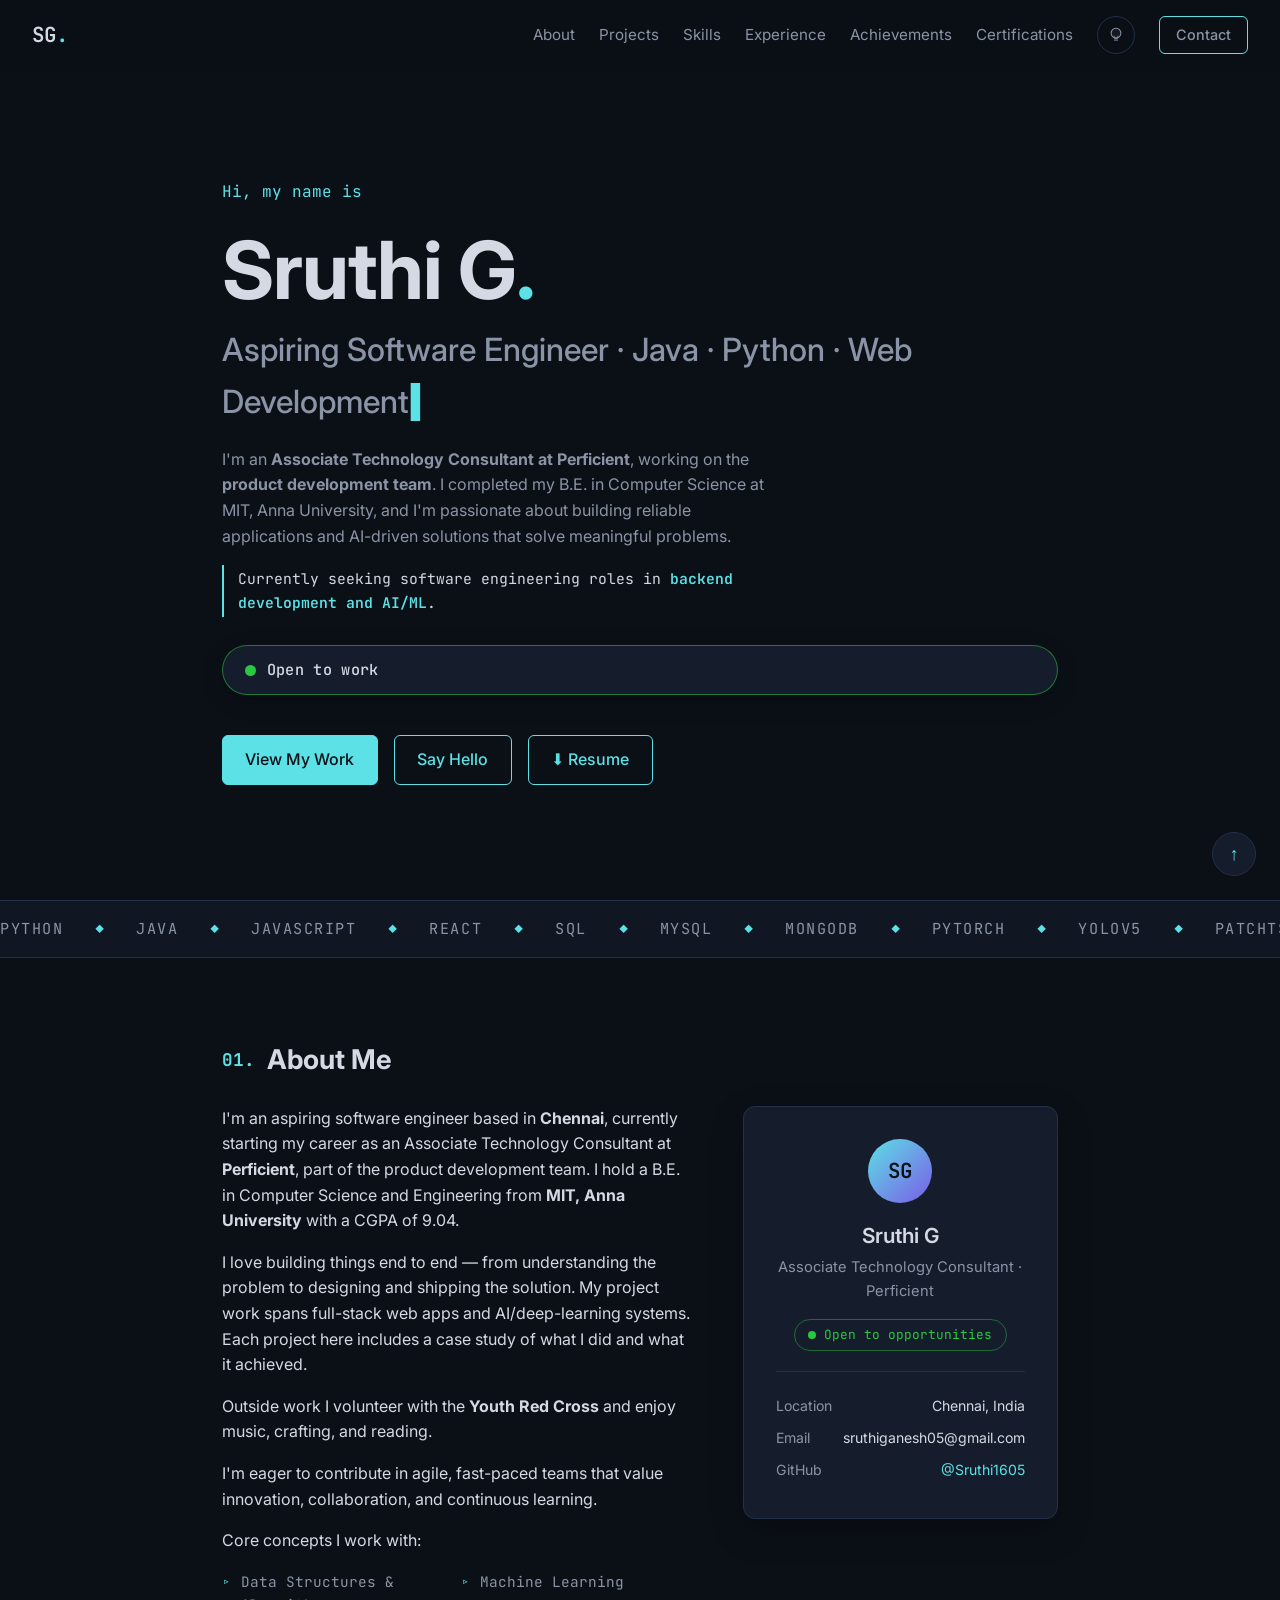
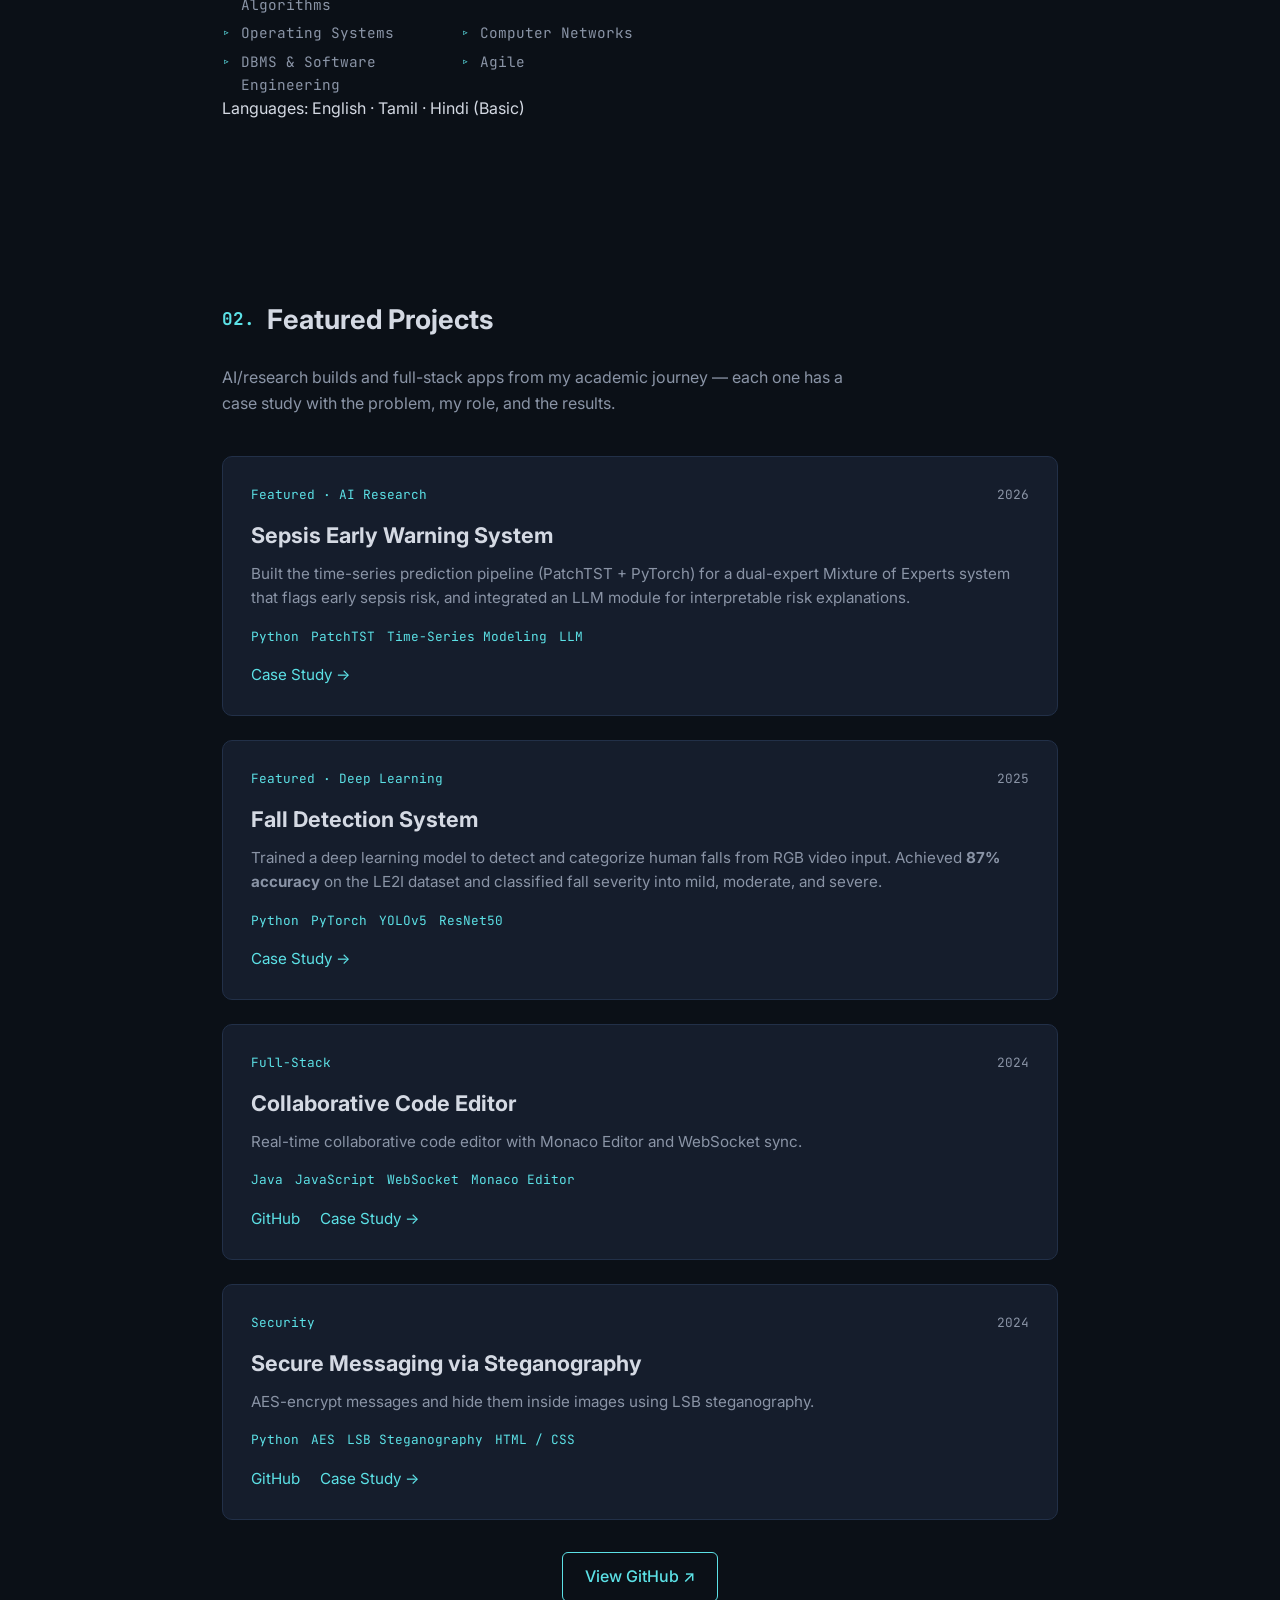
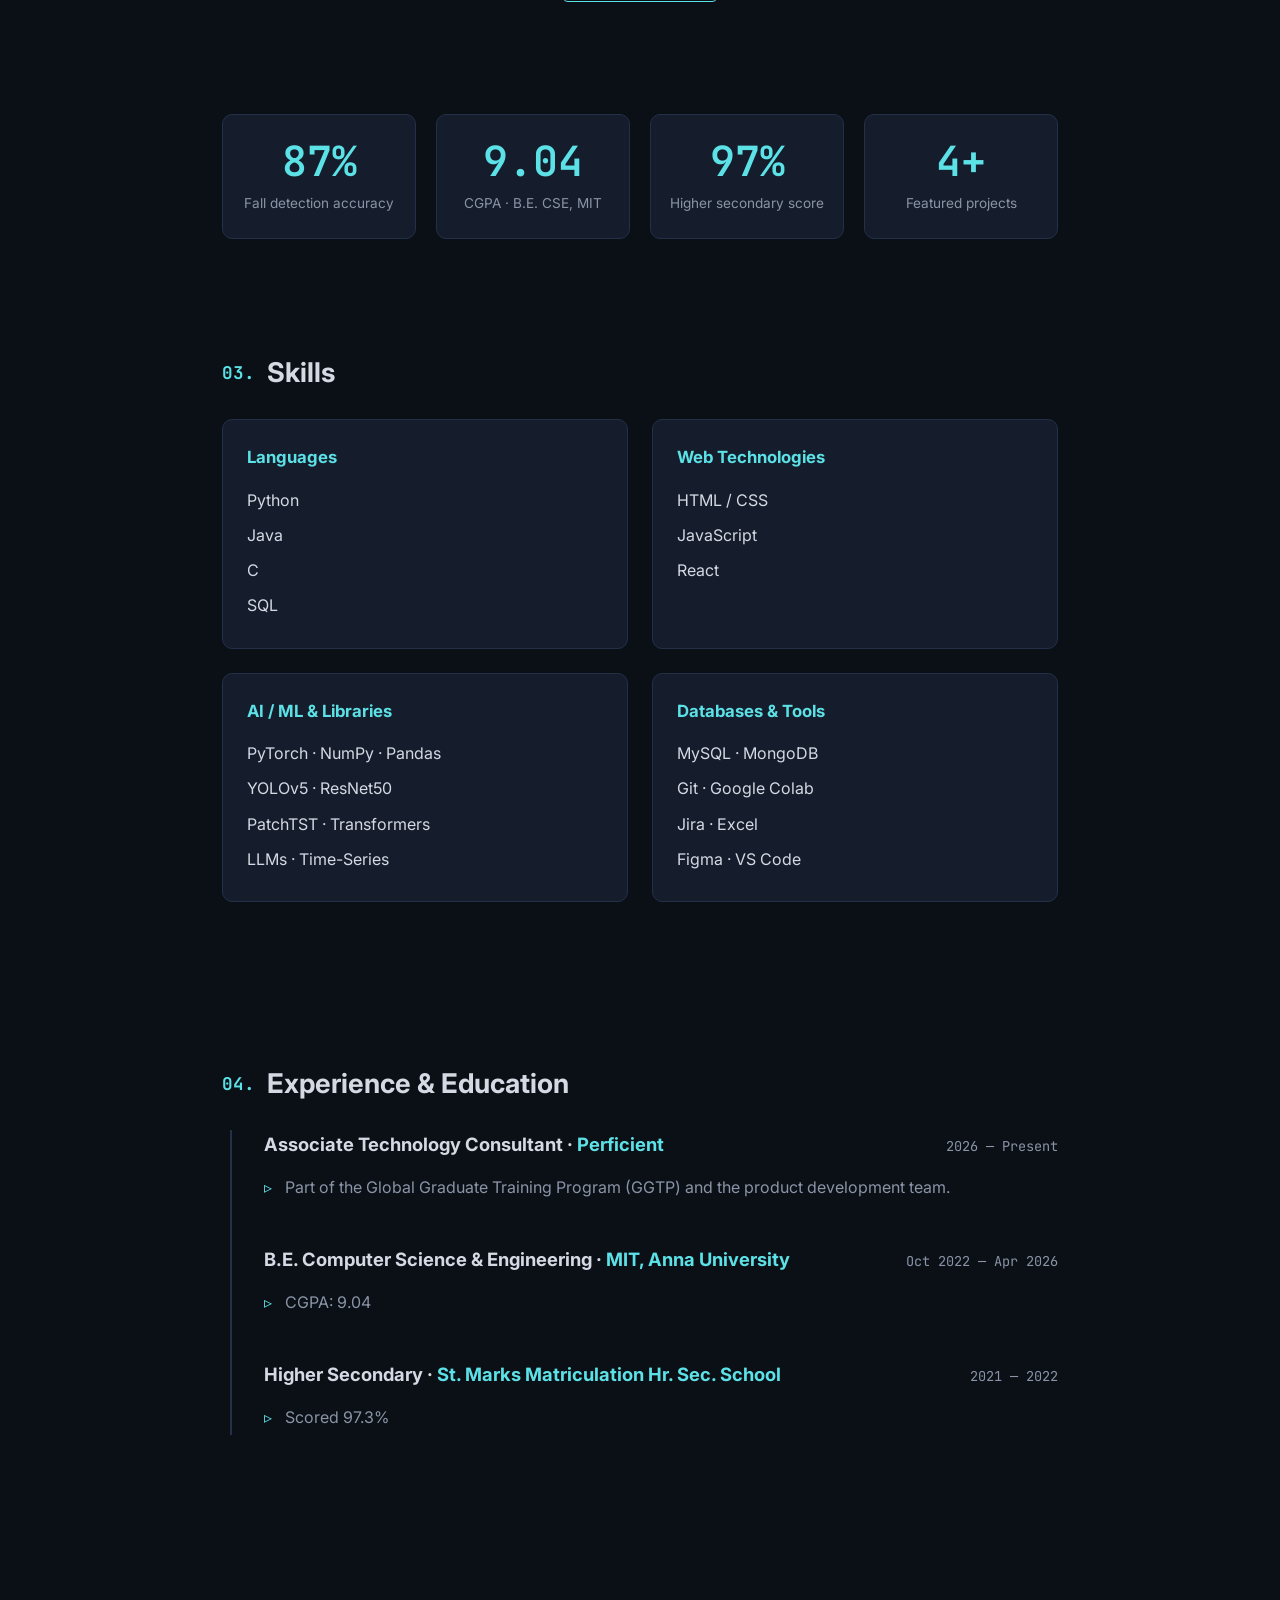
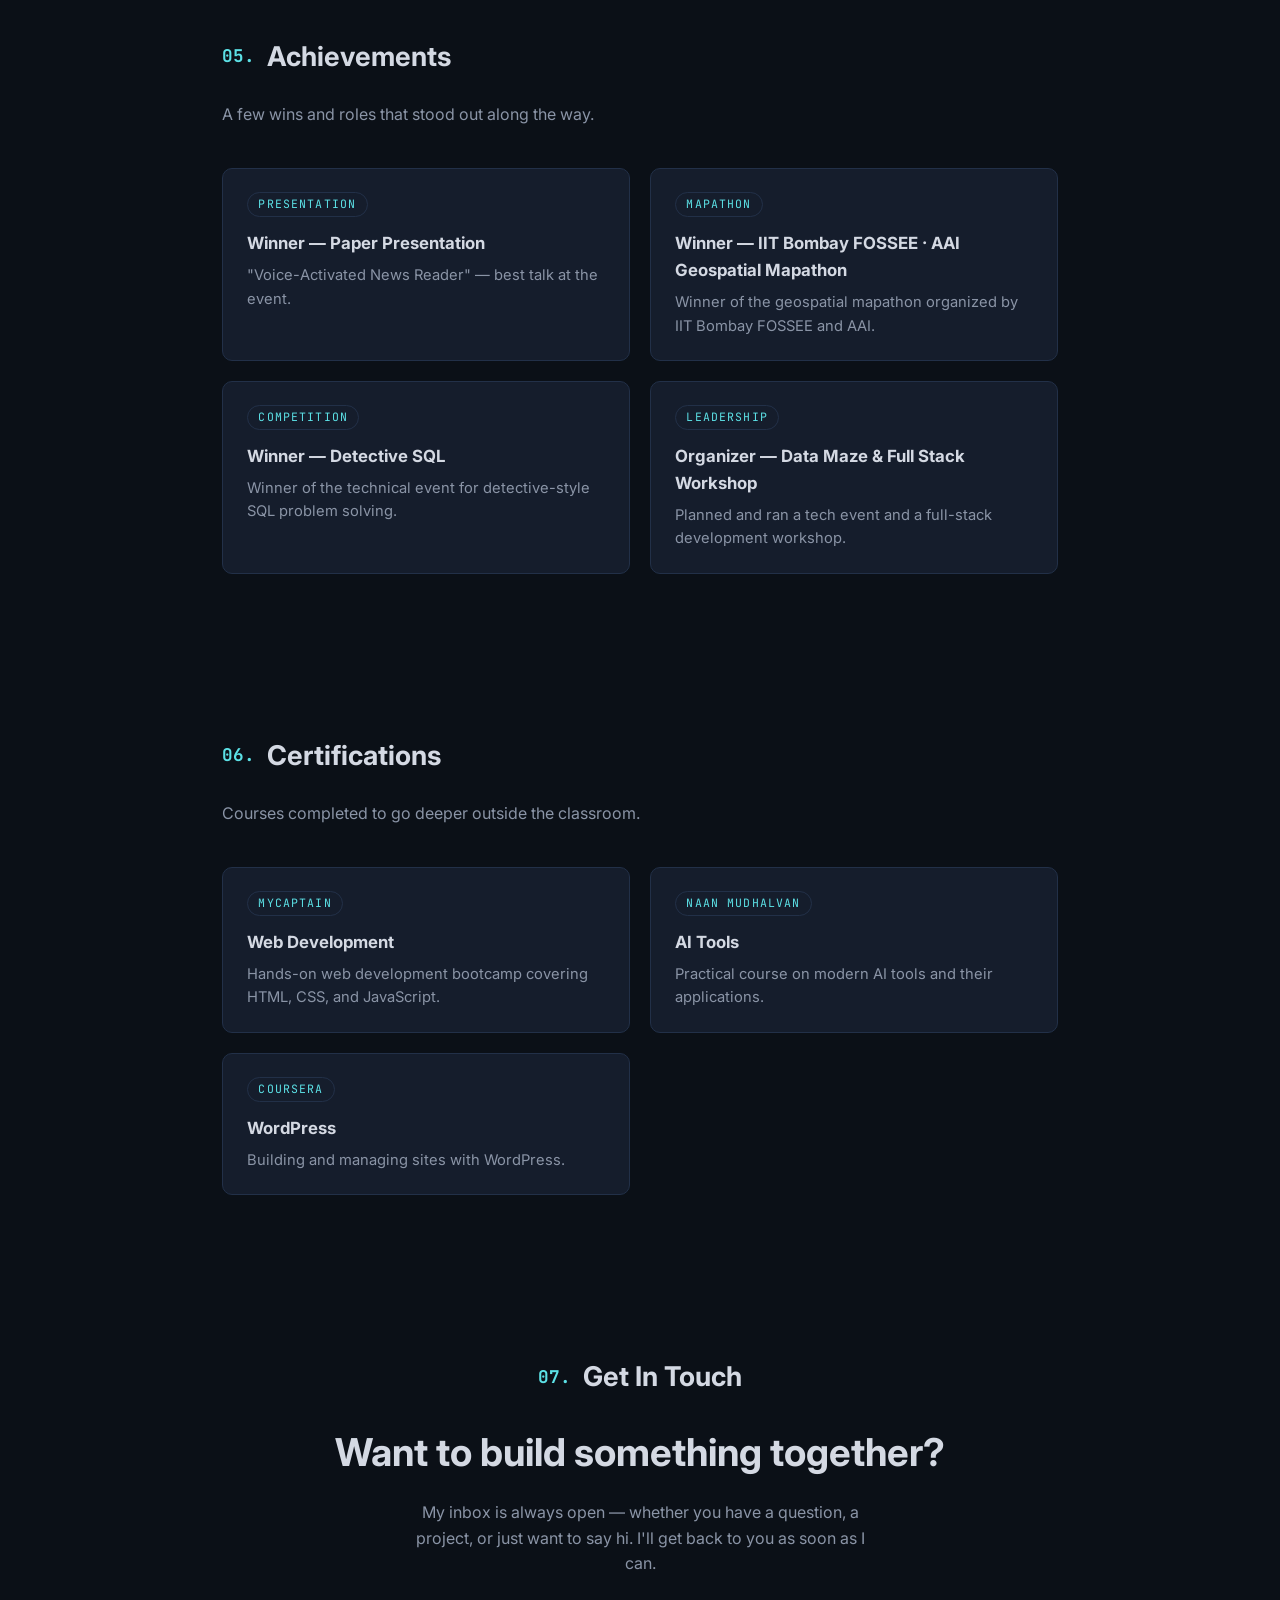
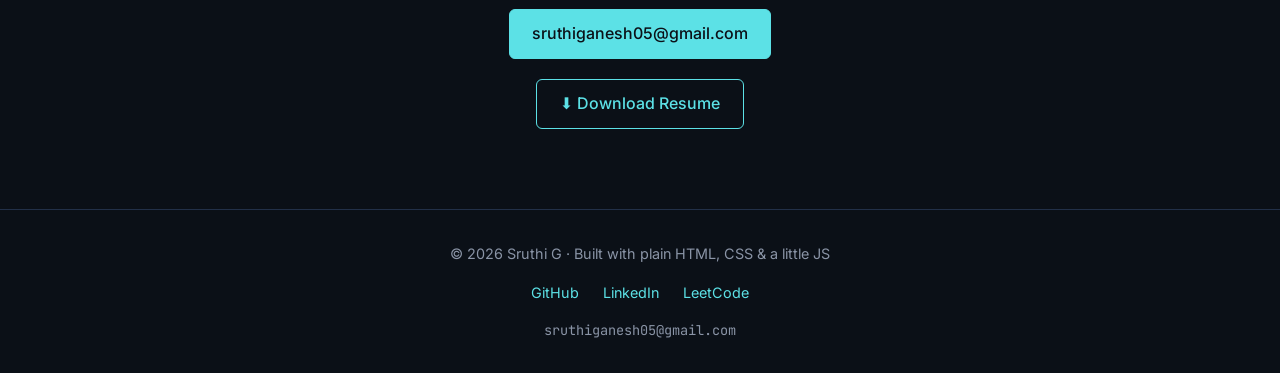
==== index.html @ 9c84f8d1 "Add hero role-seeking line" ====
<!DOCTYPE html>
<html lang="en">
<head>
  <meta charset="UTF-8" />
  <meta name="viewport" content="width=device-width, initial-scale=1.0" />
  <title>Sruthi G · Aspiring Software Engineer</title>
  <meta name="description" content="Portfolio of Sruthi G, Aspiring Software Engineer and Associate Technology Consultant at Perficient." />
  <link rel="stylesheet" href="style.css" />
  <link rel="preconnect" href="https://fonts.googleapis.com" />
  <link rel="preconnect" href="https://fonts.gstatic.com" crossorigin />
  <link href="https://fonts.googleapis.com/css2?family=Inter:wght@400;500;600;700&family=JetBrains+Mono:wght@400;600&display=swap" rel="stylesheet" />
  <script>
    try {
      document.documentElement.dataset.theme = localStorage.getItem('theme') || 'dark';
    } catch (e) {
      document.documentElement.dataset.theme = 'dark';
    }
  </script>
</head>
<body>
  <div class="scroll-progress" id="scrollProgress"></div>
  <header class="nav">
    <a class="nav-logo" href="#home">SG<span class="accent">.</span></a>
    <nav class="nav-links">
      <a href="#about">About</a>
      <a href="#projects">Projects</a>
      <a href="#skills">Skills</a>
      <a href="#experience">Experience</a>
      <a href="#achievements">Achievements</a>
      <a href="#certifications">Certifications</a>
      <button class="theme-toggle" id="themeToggle" aria-label="Toggle light and dark mode" aria-pressed="false">
        <span class="halo" aria-hidden="true"></span>
        <svg class="bulb" viewBox="0 0 24 24" aria-hidden="true">
          <circle class="glass" cx="12" cy="9.5" r="6.5" />
          <path class="filament" d="M9.5 13.5c.2 1 .6 1.7 1 2.2h3c.4-.5.8-1.2 1-2.2" />
          <rect class="base" x="9.6" y="16" width="4.8" height="1.8" rx="0.6" />
          <rect class="base" x="9" y="18" width="6" height="1.6" rx="0.6" />
        </svg>
      </button>
      <a href="#contact" class="btn btn-sm">Contact</a>
    </nav>
  </header>

  <!-- HERO -->
  <section id="home" class="hero">
    <p class="hero-kicker">Hi, my name is</p>
    <h1 class="hero-name">Sruthi G<span class="accent">.</span></h1>
    <h2 class="hero-tagline">Aspiring Software Engineer · Java · Python · Web Development</h2>
    <p class="hero-desc">
      I'm an <strong>Associate Technology Consultant at Perficient</strong>,
      working on the <strong>product development team</strong>. I completed my
      B.E. in Computer Science at MIT, Anna University, and I'm passionate about
      building reliable applications and AI-driven solutions that solve
      meaningful problems.
    </p>
    <p class="hero-seeking">
      Currently seeking software engineering roles in <strong>backend development and AI/ML</strong>.
    </p>
    <div class="status-chip" id="statusChip" role="button" tabindex="0" title="Click to toggle your availability status">
      <span class="status-dot" aria-hidden="true"></span>
      <span class="status-text" id="statusText">Open to work</span>
    </div>
    <div class="hero-actions">
      <a href="#projects" class="btn btn-primary">View My Work</a>
      <a href="mailto:sruthiganesh05@gmail.com" class="btn">Say Hello</a>
      <a href="resume.pdf" class="btn" download>⬇ Resume</a>
    </div>
    <button class="to-top" id="toTop" aria-label="Back to top">↑</button>
  </section>

  <!-- TECH MARQUEE -->
  <div class="marquee" aria-hidden="true">
    <div class="marquee-track">
      <span>Python</span><i>◆</i><span>Java</span><i>◆</i><span>JavaScript</span><i>◆</i><span>React</span><i>◆</i><span>SQL</span><i>◆</i><span>MySQL</span><i>◆</i><span>MongoDB</span><i>◆</i><span>PyTorch</span><i>◆</i><span>YOLOv5</span><i>◆</i><span>PatchTST</span><i>◆</i><span>Git</span><i>◆</i><span>Figma</span><i>◆</i>
      <span>Python</span><i>◆</i><span>Java</span><i>◆</i><span>JavaScript</span><i>◆</i><span>React</span><i>◆</i><span>SQL</span><i>◆</i><span>MySQL</span><i>◆</i><span>MongoDB</span><i>◆</i><span>PyTorch</span><i>◆</i><span>YOLOv5</span><i>◆</i><span>PatchTST</span><i>◆</i><span>Git</span><i>◆</i><span>Figma</span><i>◆</i>
    </div>
  </div>

  <!-- ABOUT -->
  <section id="about" class="section">
    <h2 class="section-title"><span class="num">01.</span> About Me</h2>
    <div class="about-grid">
      <div class="about-text">
        <p>
          I'm an aspiring software engineer based in <strong>Chennai</strong>,
          currently starting my career as an Associate Technology Consultant at
          <strong>Perficient</strong>, part of the product development team.
          I hold a B.E. in Computer Science and Engineering from
          <strong>MIT, Anna University</strong> with a CGPA of 9.04.
        </p>
        <p>
          I love building things end to end — from understanding the problem to
          designing and shipping the solution. My project work spans full-stack
          web apps and AI/deep-learning systems. Each project here includes a
          case study of what I did and what it achieved.
        </p>
        <p>
          Outside work I volunteer with the <strong>Youth Red Cross</strong> and
          enjoy music, crafting, and reading.
        </p>
        <p>
          I'm eager to contribute in agile, fast-paced teams that value
          innovation, collaboration, and continuous learning.
        </p>
        <p class="about-cta">Core concepts I work with:</p>
        <ul class="tech-list">
          <li>Data Structures &amp; Algorithms</li>
          <li>Machine Learning</li>
          <li>Operating Systems</li>
          <li>Computer Networks</li>
          <li>DBMS &amp; Software Engineering</li>
          <li>Agile</li>
        </ul>
        <p class="about-cta">Languages: English · Tamil · Hindi (Basic)</p>
      </div>
      <div class="profile-card" aria-label="Quick profile">
        <div class="profile-initials">SG</div>
        <p class="profile-name">Sruthi G</p>
        <p class="profile-role">Associate Technology Consultant · Perficient</p>
        <span class="profile-chip" id="profileChip" role="button" tabindex="0" title="Click to toggle your availability status">
          <span class="status-dot" aria-hidden="true"></span>
          <span class="profile-chip-text" id="profileChipText">Open to opportunities</span>
        </span>
        <ul class="profile-meta">
          <li><span class="meta-label">Location</span><span>Chennai, India</span></li>
          <li><span class="meta-label">Email</span><span>sruthiganesh05@gmail.com</span></li>
          <li><span class="meta-label">GitHub</span><a href="https://github.com/Sruthi1605" target="_blank">@Sruthi1605</a></li>
        </ul>
      </div>
    </div>
  </section>

  <!-- PROJECTS -->
  <section id="projects" class="section">
    <h2 class="section-title"><span class="num">02.</span> Featured Projects</h2>
    <p class="section-sub">
      AI/research builds and full-stack apps from my academic journey — each
      one has a case study with the problem, my role, and the results.
    </p>

    <article class="project-card reveal">
      <div class="project-meta">
        <span class="project-tag">Featured · AI Research</span>
        <span class="project-year">2026</span>
      </div>
      <h3 class="project-title">Sepsis Early Warning System</h3>
      <p class="project-desc">
        Built the time-series prediction pipeline (PatchTST + PyTorch) for a
        dual-expert Mixture of Experts system that flags early sepsis risk, and
        integrated an LLM module for interpretable risk explanations.
      </p>
      <ul class="project-stack">
        <li>Python</li>
        <li>PatchTST</li>
        <li>Time-Series Modeling</li>
        <li>LLM</li>
      </ul>
      <div class="project-links">
        <a href="case-studies/sepsis-early-warning.html" aria-label="Case study">Case Study →</a>
      </div>
    </article>

    <article class="project-card reveal">
      <div class="project-meta">
        <span class="project-tag">Featured · Deep Learning</span>
        <span class="project-year">2025</span>
      </div>
      <h3 class="project-title">Fall Detection System</h3>
      <p class="project-desc">
        Trained a deep learning model to detect and categorize human falls from
        RGB video input. Achieved <strong>87% accuracy</strong> on the LE2I
        dataset and classified fall severity into mild, moderate, and severe.
      </p>
      <ul class="project-stack">
        <li>Python</li>
        <li>PyTorch</li>
        <li>YOLOv5</li>
        <li>ResNet50</li>
      </ul>
      <div class="project-links">
        <a href="case-studies/fall-detection.html" aria-label="Case study">Case Study →</a>
      </div>
    </article>

    <article class="project-card reveal">
      <div class="project-meta">
        <span class="project-tag">Full-Stack</span>
        <span class="project-year">2024</span>
      </div>
      <h3 class="project-title">Collaborative Code Editor</h3>
      <p class="project-desc">
        Real-time collaborative code editor with Monaco Editor and WebSocket
        sync.
      </p>
      <ul class="project-stack">
        <li>Java</li>
        <li>JavaScript</li>
        <li>WebSocket</li>
        <li>Monaco Editor</li>
      </ul>
      <div class="project-links">
        <a href="https://github.com/Sruthi1605/Collaborative-Code-Editor" aria-label="View source on GitHub">GitHub</a>
        <a href="case-studies/collaborative-code-editor.html" aria-label="Case study">Case Study →</a>
      </div>
    </article>

    <article class="project-card reveal">
      <div class="project-meta">
        <span class="project-tag">Security</span>
        <span class="project-year">2024</span>
      </div>
      <h3 class="project-title">Secure Messaging via Steganography</h3>
      <p class="project-desc">
        AES-encrypt messages and hide them inside images using LSB
        steganography.
      </p>
      <ul class="project-stack">
        <li>Python</li>
        <li>AES</li>
        <li>LSB Steganography</li>
        <li>HTML / CSS</li>
      </ul>
      <div class="project-links">
        <a href="https://github.com/Sruthi1605/Steganography-Tool" aria-label="View source on GitHub">GitHub</a>
        <a href="case-studies/secure-messaging.html" aria-label="Case study">Case Study →</a>
      </div>
    </article>

    <p class="more-link"><a href="https://github.com/Sruthi1605" class="btn">View GitHub ↗</a></p>
  </section>

  <!-- STATS -->
  <section class="stats reveal" aria-label="Highlights">
    <div class="stat">
      <p class="stat-num" data-target="87" data-suffix="%">0%</p>
      <p class="stat-label">Fall detection accuracy</p>
    </div>
    <div class="stat">
      <p class="stat-num" data-target="9.04" data-decimals="2">0.00</p>
      <p class="stat-label">CGPA · B.E. CSE, MIT</p>
    </div>
    <div class="stat">
      <p class="stat-num" data-target="97.3" data-suffix="%">0%</p>
      <p class="stat-label">Higher secondary score</p>
    </div>
    <div class="stat">
      <p class="stat-num" data-target="4" data-suffix="+">0+</p>
      <p class="stat-label">Featured projects</p>
    </div>
  </section>

  <!-- SKILLS -->
  <section id="skills" class="section">
    <h2 class="section-title"><span class="num">03.</span> Skills</h2>
    <div class="skills-grid">
      <div class="skill-group reveal">
        <h3>Languages</h3>
        <ul>
          <li>Python</li>
          <li>Java</li>
          <li>C</li>
          <li>SQL</li>
        </ul>
      </div>
      <div class="skill-group reveal">
        <h3>Web Technologies</h3>
        <ul>
          <li>HTML / CSS</li>
          <li>JavaScript</li>
          <li>React</li>
        </ul>
      </div>
      <div class="skill-group reveal">
        <h3>AI / ML &amp; Libraries</h3>
        <ul>
          <li>PyTorch · NumPy · Pandas</li>
          <li>YOLOv5 · ResNet50</li>
          <li>PatchTST · Transformers</li>
          <li>LLMs · Time-Series</li>
        </ul>
      </div>
      <div class="skill-group reveal">
        <h3>Databases &amp; Tools</h3>
        <ul>
          <li>MySQL · MongoDB</li>
          <li>Git · Google Colab</li>
          <li>Jira · Excel</li>
          <li>Figma · VS Code</li>
        </ul>
      </div>
    </div>
  </section>

  <!-- EXPERIENCE -->
  <section id="experience" class="section">
    <h2 class="section-title"><span class="num">04.</span> Experience &amp; Education</h2>
    <div class="timeline">
      <article class="job reveal">
        <div class="job-head">
          <h3>Associate Technology Consultant · <span class="company">Perficient</span></h3>
          <span class="job-period">2026 — Present</span>
        </div>
        <ul class="job-points">
          <li>Part of the Global Graduate Training Program (GGTP) and the product development team.</li>
          </ul>
      </article>
      <article class="job reveal">
        <div class="job-head">
          <h3>B.E. Computer Science &amp; Engineering · <span class="company">MIT, Anna University</span></h3>
          <span class="job-period">Oct 2022 — Apr 2026</span>
        </div>
        <ul class="job-points">
          <li>CGPA: 9.04</li>
        </ul>
      </article>
      <article class="job reveal">
        <div class="job-head">
          <h3>Higher Secondary · <span class="company">St. Marks Matriculation Hr. Sec. School</span></h3>
          <span class="job-period">2021 — 2022</span>
        </div>
        <ul class="job-points">
          <li>Scored 97.3%</li>
        </ul>
      </article>
    </div>
  </section>

  <!-- ACHIEVEMENTS -->
  <section id="achievements" class="section">
    <h2 class="section-title"><span class="num">05.</span> Achievements</h2>
    <p class="section-sub">A few wins and roles that stood out along the way.</p>
    <div class="award-grid">
      <div class="award-card reveal">
        <span class="award-tag">Presentation</span>
        <h3>Winner — Paper Presentation</h3>
        <p>"Voice-Activated News Reader" — best talk at the event.</p>
      </div>
      <div class="award-card reveal">
        <span class="award-tag">Mapathon</span>
        <h3>Winner — IIT Bombay FOSSEE · AAI Geospatial Mapathon</h3>
        <p>Winner of the geospatial mapathon organized by IIT Bombay FOSSEE and AAI.</p>
      </div>
      <div class="award-card reveal">
        <span class="award-tag">Competition</span>
        <h3>Winner — Detective SQL</h3>
        <p>Winner of the technical event for detective-style SQL problem solving.</p>
      </div>
      <div class="award-card reveal">
        <span class="award-tag">Leadership</span>
        <h3>Organizer — Data Maze &amp; Full Stack Workshop</h3>
        <p>Planned and ran a tech event and a full-stack development workshop.</p>
      </div>
    </div>
  </section>

  <!-- CERTIFICATIONS -->
  <section id="certifications" class="section">
    <h2 class="section-title"><span class="num">06.</span> Certifications</h2>
    <p class="section-sub">Courses completed to go deeper outside the classroom.</p>
    <div class="award-grid">
      <div class="award-card reveal">
        <span class="award-tag">MyCaptain</span>
        <h3>Web Development</h3>
        <p>Hands-on web development bootcamp covering HTML, CSS, and JavaScript.</p>
      </div>
      <div class="award-card reveal">
        <span class="award-tag">Naan Mudhalvan</span>
        <h3>AI Tools</h3>
        <p>Practical course on modern AI tools and their applications.</p>
      </div>
      <div class="award-card reveal">
        <span class="award-tag">Coursera</span>
        <h3>WordPress</h3>
        <p>Building and managing sites with WordPress.</p>
      </div>
    </div>
  </section>

  <!-- CONTACT -->
  <section id="contact" class="section contact">
    <h2 class="section-title center"><span class="num">07.</span> Get In Touch</h2>
    <h3 class="contact-big">Want to build something together?</h3>
    <p class="contact-text">
      My inbox is always open — whether you have a question, a project, or just
      want to say hi. I'll get back to you as soon as I can.
    </p>
    <a class="btn btn-primary" href="mailto:sruthiganesh05@gmail.com">sruthiganesh05@gmail.com</a>
    <p class="contact-resume"><a class="btn" href="resume.pdf" download>⬇ Download Resume</a></p>
  </section>

  <footer class="footer">
    <p>© 2026 Sruthi G · Built with plain HTML, CSS &amp; a little JS</p>
    <div class="footer-links">
      <a href="https://github.com/Sruthi1605" target="_blank">GitHub</a>
      <a href="https://www.linkedin.com/in/sruthi-g-430406265/" target="_blank">LinkedIn</a>
      <a href="https://leetcode.com/u/srug_05/" target="_blank">LeetCode</a>
    </div>
    <p class="email">sruthiganesh05@gmail.com</p>
  </footer>

  <script src="script.js"></script>
</body>
</html>
---- style.css ----
:root {
  --bg: #0b1017;
  --bg-alt: #111826;
  --surface: #151d2c;
  --text: #d4d9e3;
  --muted: #8a94a6;
  --accent: #5ce1e6;
  --accent-2: #7b5ce6;
  --border: #223048;
  --nav-bg: rgba(11, 16, 23, 0.85);
  --panel: rgba(21, 29, 44, 0.55);
  --font-sans: 'Inter', system-ui, -apple-system, sans-serif;
  --font-mono: 'JetBrains Mono', monospace;
}

html[data-theme='light'] {
  --bg: #f5f8fc;
  --surface: #ffffff;
  --text: #1c2430;
  --muted: #57636f;
  --accent: #0b7d88;
  --accent-2: #6a48d6;
  --border: #dbe3ef;
  --nav-bg: rgba(245, 248, 252, 0.85);
  --panel: rgba(255, 255, 255, 0.7);
}

body {
  transition: background 0.45s ease, color 0.45s ease;
}

@keyframes cursor-blink {
  0%, 100% { opacity: 1; }
  50% { opacity: 0; }
}

* {
  margin: 0;
  padding: 0;
  box-sizing: border-box;
}

html {
  scroll-behavior: smooth;
}

body {
  font-family: var(--font-sans);
  background: var(--bg);
  color: var(--text);
  line-height: 1.6;
}

a {
  color: var(--accent);
  text-decoration: none;
}

a:hover {
  text-decoration: underline;
}

.accent {
  color: var(--accent);
}

/* ---------- Nav ---------- */
.nav {
  position: fixed;
  top: 0;
  left: 0;
  right: 0;
  z-index: 50;
  display: flex;
  align-items: center;
  justify-content: space-between;
  padding: 1rem 2rem;
  background: var(--nav-bg);
  backdrop-filter: blur(8px);
  border-bottom: 1px solid transparent;
  transition: border-color 0.3s, background 0.45s ease;
}

.nav.scrolled {
  border-color: var(--border);
}

.nav-logo {
  font-family: var(--font-mono);
  font-weight: 600;
  font-size: 1.3rem;
  color: var(--text);
}

.nav-logo:hover {
  text-decoration: none;
}

.nav-links {
  display: flex;
  align-items: center;
  gap: 1.5rem;
  font-size: 0.95rem;
}

.nav-links a {
  color: var(--muted);
}

.nav-links > a:not(.btn) {
  position: relative;
}

.nav-links > a:not(.btn)::after {
  content: '';
  position: absolute;
  left: 0;
  bottom: -4px;
  width: 100%;
  height: 1px;
  background: var(--accent);
  transform: scaleX(0);
  transform-origin: right;
  transition: transform 0.3s ease;
}

.nav-links > a:not(.btn):hover::after {
  transform: scaleX(1);
  transform-origin: left;
}

.nav-links a:hover {
  color: var(--accent);
  text-decoration: none;
}

/* ---------- Theme toggle (light bulb) ---------- */
.theme-toggle {
  position: relative;
  width: 38px;
  height: 38px;
  padding: 0;
  display: grid;
  place-items: center;
  background: transparent;
  border: 1px solid var(--border);
  border-radius: 50%;
  color: var(--muted);
  cursor: pointer;
  transition: border-color 0.3s ease, color 0.3s ease;
}

.theme-toggle:hover {
  border-color: var(--accent);
  color: var(--accent);
}

.theme-toggle .halo {
  position: absolute;
  inset: -9px;
  border-radius: 50%;
  background: radial-gradient(circle, rgba(255, 214, 90, 0.6), transparent 65%);
  opacity: 0;
  transform: scale(0.55);
  transition: opacity 0.4s ease, transform 0.4s ease;
  pointer-events: none;
}

html[data-theme='light'] .theme-toggle .halo {
  opacity: 1;
  transform: scale(1);
  animation: halo-pulse 2.4s ease-in-out infinite;
}

@keyframes halo-pulse {
  0%, 100% { opacity: 0.55; transform: scale(1); }
  50% { opacity: 1; transform: scale(1.1); }
}

.theme-toggle svg {
  position: relative;
  z-index: 1;
  width: 18px;
  height: 18px;
  transition: transform 0.35s ease;
}

.theme-toggle:hover svg {
  transform: scale(1.12) rotate(-6deg);
}

.bulb .glass {
  fill: rgba(255, 255, 255, 0.05);
  stroke: currentColor;
  stroke-width: 1.4;
  transition: fill 0.4s ease, stroke 0.4s ease;
}

.bulb .filament {
  fill: none;
  stroke: currentColor;
  stroke-width: 1.3;
  stroke-linecap: round;
  transition: stroke 0.4s ease, opacity 0.4s ease;
  opacity: 0.7;
}

.bulb .base {
  fill: currentColor;
  opacity: 0.7;
  transition: fill 0.4s ease;
}

html[data-theme='light'] .bulb .glass {
  fill: rgba(255, 221, 120, 0.25);
  stroke: #ffd873;
}

html[data-theme='light'] .bulb .filament,
html[data-theme='light'] .bulb .base {
  stroke: #ffd873;
  fill: #ffd873;
  opacity: 1;
}

/* ---------- Buttons ---------- */
.btn {
  display: inline-block;
  padding: 0.7rem 1.4rem;
  border: 1px solid var(--accent);
  border-radius: 6px;
  color: var(--accent);
  font-weight: 500;
  transition: background 0.2s, color 0.2s;
  background: transparent;
}

.btn:hover {
  background: rgba(92, 225, 230, 0.12);
  color: var(--accent);
  text-decoration: none;
}

.btn-primary {
  background: var(--accent);
  color: var(--bg);
}

.btn-primary:hover {
  background: var(--accent);
  filter: brightness(1.12);
  color: var(--bg);
}

.btn-sm {
  padding: 0.4rem 1rem;
  font-size: 0.9rem;
}

/* ---------- Hero ---------- */
.hero {
  min-height: 100vh;
  display: flex;
  flex-direction: column;
  justify-content: center;
  max-width: 900px;
  margin: 0 auto;
  padding: 6rem 2rem 2rem;
}

.hero-kicker {
  font-family: var(--font-mono);
  color: var(--accent);
  font-size: 1rem;
  margin-bottom: 1.5rem;
}

.hero-name {
  font-size: clamp(3rem, 8vw, 5rem);
  line-height: 1.05;
  font-weight: 700;
  letter-spacing: -1px;
}

.hero-tagline {
  font-size: clamp(1.4rem, 3.5vw, 2rem);
  color: var(--muted);
  font-weight: 500;
  margin-top: 0.75rem;
  min-height: 1.5em;
}

.hero-tagline::after {
  content: '▍';
  color: var(--accent);
  margin-left: 2px;
  animation: cursor-blink 0.9s step-end infinite;
}

.hero-tagline.typed::after {
  animation: none;
  opacity: 0;
}

/* Hero entrance */
.hero > * {
  animation: hero-in 0.9s cubic-bezier(0.2, 0.7, 0.2, 1) both;
}

.hero-kicker { animation-delay: 0.1s; }
.hero-name { animation-delay: 0.25s; }
.hero-tagline { animation-delay: 0.4s; }
.hero-desc { animation-delay: 0.55s; }
.hero-actions { animation-delay: 0.7s; }

@keyframes hero-in {
  from {
    opacity: 0;
    transform: translateY(30px);
  }
  to {
    opacity: 1;
    transform: translateY(0);
  }
}

.hero-desc {
  max-width: 560px;
  margin-top: 1.25rem;
  color: var(--muted);
}

.hero-seeking {
  max-width: 560px;
  margin-top: 1rem;
  font-family: var(--font-mono);
  font-size: 0.92rem;
  color: var(--text);
  border-left: 2px solid var(--accent);
  padding: 0.15rem 0 0.15rem 0.85rem;
}

.hero-seeking strong {
  color: var(--accent);
  font-weight: 600;
}

.hero-actions {
  margin-top: 2.5rem;
  display: flex;
  gap: 1rem;
  flex-wrap: wrap;
}

/* ---------- Status chip ---------- */
.status-chip {
  display: inline-flex;
  align-items: center;
  gap: 0.7rem;
  margin-top: 1.75rem;
  padding: 0.75rem 1.35rem;
  border: 1px solid rgba(40, 200, 64, 0.55);
  border-radius: 999px;
  background: var(--surface);
  font-family: var(--font-mono);
  font-size: 0.95rem;
  font-weight: 500;
  letter-spacing: 0.02em;
  color: var(--text);
  cursor: pointer;
  user-select: none;
  box-shadow: 0 0 0 0 rgba(40, 200, 64, 0.25), 0 6px 20px rgba(0, 0, 0, 0.25);
  transition: border-color 0.3s ease, color 0.3s ease, background 0.45s ease, box-shadow 0.3s ease, transform 0.3s ease;
}

.status-chip:hover {
  transform: translateY(-2px);
  box-shadow: 0 0 22px rgba(40, 200, 64, 0.35), 0 10px 26px rgba(0, 0, 0, 0.3);
}

.status-chip.working {
  border-color: var(--accent);
  box-shadow: 0 0 0 0 rgba(92, 225, 230, 0.25), 0 6px 20px rgba(0, 0, 0, 0.25);
}

.status-chip.working:hover {
  box-shadow: 0 0 22px rgba(92, 225, 230, 0.35), 0 10px 26px rgba(0, 0, 0, 0.3);
}

.status-dot {
  width: 11px;
  height: 11px;
  border-radius: 50%;
  background: #28c840;
  box-shadow: 0 0 0 0 rgba(40, 200, 64, 0.5);
  animation: status-ping 1.8s ease-out infinite;
  transition: background 0.3s ease;
}

@keyframes status-ping {
  0% { box-shadow: 0 0 0 0 rgba(40, 200, 64, 0.5); }
  70% { box-shadow: 0 0 0 10px rgba(40, 200, 64, 0); }
  100% { box-shadow: 0 0 0 0 rgba(40, 200, 64, 0); }
}

.status-chip.working .status-dot {
  background: var(--accent);
  animation-name: status-ping-accent;
}

@keyframes status-ping-accent {
  0% { box-shadow: 0 0 0 0 rgba(92, 225, 230, 0.5); }
  70% { box-shadow: 0 0 0 10px rgba(92, 225, 230, 0); }
  100% { box-shadow: 0 0 0 0 rgba(92, 225, 230, 0); }
}

.status-chip:focus-visible {
  outline: 2px solid var(--accent);
  outline-offset: 3px;
}

/* ---------- Back to top ---------- */
.to-top {
  position: fixed;
  right: 24px;
  bottom: 24px;
  z-index: 70;
  width: 44px;
  height: 44px;
  border: 1px solid var(--border);
  border-radius: 50%;
  background: var(--surface);
  color: var(--accent);
  font-size: 1.15rem;
  cursor: pointer;
  opacity: 0;
  transform: translateY(12px);
  pointer-events: none;
  transition: opacity 0.3s ease, transform 0.3s ease, border-color 0.3s ease, background 0.45s ease;
}

.to-top.show {
  opacity: 1;
  transform: translateY(0);
  pointer-events: auto;
}

.to-top:hover {
  border-color: var(--accent);
  box-shadow: 0 0 0 4px rgba(92, 225, 230, 0.15);
}

/* ---------- Sections ---------- */
.section {
  max-width: 900px;
  margin: 0 auto;
  padding: 5rem 2rem;
  scroll-margin-top: 76px;
}

.section-title {
  font-size: 1.7rem;
  display: flex;
  align-items: center;
  gap: 0.75rem;
  margin-bottom: 1.5rem;
}

.section-title.center {
  justify-content: center;
  text-align: center;
}

.num {
  font-family: var(--font-mono);
  color: var(--accent);
  font-size: 1.1rem;
}

.section-sub {
  color: var(--muted);
  margin-bottom: 2.5rem;
  max-width: 640px;
}

/* ---------- Scroll progress ---------- */
.scroll-progress {
  position: fixed;
  top: 0;
  left: 0;
  height: 3px;
  width: 100%;
  z-index: 60;
  background: linear-gradient(90deg, var(--accent), var(--accent-2));
  transform: scaleX(0);
  transform-origin: 0 0;
}

/* ---------- Profile card ---------- */
.profile-card {
  background: var(--surface);
  border: 1px solid var(--border);
  border-radius: 12px;
  box-shadow: 0 12px 32px rgba(0, 0, 0, 0.25);
  padding: 2rem;
  text-align: center;
}

.profile-card:hover {
  border-color: var(--accent);
}

.profile-initials {
  width: 64px;
  height: 64px;
  margin: 0 auto 1rem;
  display: grid;
  place-items: center;
  border-radius: 50%;
  background: linear-gradient(135deg, var(--accent), var(--accent-2));
  color: #081018;
  font-family: var(--font-mono);
  font-size: 1.3rem;
  font-weight: 600;
}

.profile-name {
  font-size: 1.3rem;
  font-weight: 600;
  margin-bottom: 0.25rem;
}

.profile-role {
  color: var(--muted);
  font-size: 0.92rem;
  margin-bottom: 1rem;
}

.profile-chip {
  display: inline-flex;
  align-items: center;
  gap: 0.5rem;
  font-family: var(--font-mono);
  font-size: 0.8rem;
  color: #28c840;
  border: 1px solid rgba(40, 200, 64, 0.45);
  border-radius: 999px;
  padding: 0.3rem 0.85rem;
  margin-bottom: 1.25rem;
  cursor: pointer;
  user-select: none;
  transition: color 0.3s ease, border-color 0.3s ease;
}

.profile-chip:hover {
  border-color: #28c840;
}

.profile-chip.working {
  color: var(--accent);
  border-color: rgba(92, 225, 230, 0.55);
}

.profile-chip.working:hover {
  border-color: var(--accent);
}

.profile-chip.working .status-dot {
  background: var(--accent);
  animation-name: status-ping-accent;
}

.profile-chip .status-dot {
  width: 8px;
  height: 8px;
}

.profile-chip:focus-visible {
  outline: 2px solid var(--accent);
  outline-offset: 2px;
}

.profile-meta {
  list-style: none;
  border-top: 1px solid var(--border);
  padding-top: 1.1rem;
  margin: 0;
}

.profile-meta li {
  display: flex;
  justify-content: space-between;
  gap: 1rem;
  font-size: 0.88rem;
  padding: 0.3rem 0;
}

.profile-meta .meta-label {
  color: var(--muted);
}

.profile-meta a {
  color: var(--accent);
}

/* ---------- Marquee ---------- */
.marquee {
  overflow: hidden;
  border-top: 1px solid var(--border);
  border-bottom: 1px solid var(--border);
  background: var(--panel);
  padding: 1rem 0;
}

.marquee-track {
  display: flex;
  align-items: center;
  gap: 2rem;
  width: max-content;
  animation: marquee 28s linear infinite;
}

.marquee:hover .marquee-track {
  animation-play-state: paused;
}

.marquee-track span {
  font-family: var(--font-mono);
  font-size: 0.95rem;
  text-transform: uppercase;
  letter-spacing: 0.1em;
  color: var(--muted);
}

.marquee-track i {
  font-style: normal;
  font-size: 0.55rem;
  color: var(--accent);
}

@keyframes marquee {
  to {
    transform: translateX(-50%);
  }
}

/* ---------- About ---------- */
.about-grid {
  display: grid;
  grid-template-columns: 1.5fr 1fr;
  gap: 3rem;
  align-items: start;
}

.about-text p {
  color: var(--text);
  margin-bottom: 1rem;
}

.tech-list {
  list-style: none;
  display: grid;
  grid-template-columns: repeat(2, 1fr);
  gap: 0.35rem;
  margin-top: 0.75rem;
}

.tech-list li {
  font-family: var(--font-mono);
  font-size: 0.9rem;
  color: var(--muted);
  padding-left: 1.2rem;
  position: relative;
}

.tech-list li::before {
  content: '▹';
  position: absolute;
  left: 0;
  color: var(--accent);
}

/* ---------- Projects ---------- */
.project-card {
  position: relative;
  overflow: hidden;
  background: var(--surface);
  border: 1px solid var(--border);
  border-radius: 10px;
  padding: 1.75rem;
  margin-bottom: 1.5rem;
  transition: transform 0.25s ease, border-color 0.25s ease, box-shadow 0.25s ease;
}

.project-card::before {
  content: '';
  position: absolute;
  inset: 0;
  background: radial-gradient(
    600px circle at var(--mx, 50%) var(--my, 50%),
    rgba(92, 225, 230, 0.09),
    transparent 40%
  );
  opacity: 0;
  transition: opacity 0.3s ease;
  pointer-events: none;
}

.project-card:hover {
  transform: translateY(-5px);
  border-color: var(--accent);
  box-shadow: 0 10px 30px rgba(92, 225, 230, 0.1);
}

.project-card:hover::before {
  opacity: 1;
}

.project-meta {
  display: flex;
  justify-content: space-between;
  font-family: var(--font-mono);
  font-size: 0.8rem;
  color: var(--muted);
  margin-bottom: 0.75rem;
}

.project-tag {
  color: var(--accent);
}

.project-title {
  font-size: 1.35rem;
  margin-bottom: 0.6rem;
}

.project-desc {
  color: var(--muted);
  font-size: 0.95rem;
}

.project-stack {
  list-style: none;
  display: flex;
  flex-wrap: wrap;
  gap: 0.75rem;
  margin-top: 1rem;
  font-family: var(--font-mono);
  font-size: 0.8rem;
  color: var(--accent);
}

.project-links {
  margin-top: 1rem;
  display: flex;
  align-items: center;
  gap: 1.25rem;
  font-size: 0.95rem;
}

.muted {
  color: var(--muted);
  font-size: 0.85rem;
}

.more-link {
  text-align: center;
  margin-top: 2rem;
}

/* ---------- Stats ---------- */
.stats {
  display: grid;
  grid-template-columns: repeat(4, 1fr);
  gap: 1.25rem;
  max-width: 900px;
  margin: 0 auto;
  padding: 2rem;
}

.stat {
  text-align: center;
  background: var(--surface);
  border: 1px solid var(--border);
  border-radius: 10px;
  padding: 1.5rem 1rem;
  transition: transform 0.25s ease, border-color 0.25s ease;
}

.stat:hover {
  transform: translateY(-4px);
  border-color: var(--accent);
}

.stat-num {
  font-family: var(--font-mono);
  font-size: clamp(1.8rem, 4vw, 2.6rem);
  font-weight: 600;
  color: var(--accent);
  font-variant-numeric: tabular-nums;
  line-height: 1.1;
}

.stat-label {
  font-size: 0.85rem;
  color: var(--muted);
  margin-top: 0.5rem;
}

/* ---------- Skills ---------- */
.skills-grid {
  display: grid;
  grid-template-columns: repeat(2, 1fr);
  gap: 1.5rem;
}

.skill-group {
  background: var(--surface);
  border: 1px solid var(--border);
  border-radius: 10px;
  padding: 1.5rem;
  transition: transform 0.25s ease, border-color 0.25s ease, box-shadow 0.25s ease;
}

.skill-group:hover {
  transform: translateY(-4px);
  border-color: var(--accent);
  box-shadow: 0 8px 24px rgba(92, 225, 230, 0.08);
}

.skill-group h3 {
  font-size: 1.05rem;
  color: var(--accent);
  margin-bottom: 0.75rem;
}

.skill-group ul {
  list-style: none;
}

.skill-group li {
  padding: 0.3rem 0;
  color: var(--text);
}

/* ---------- Experience ---------- */
.timeline {
  border-left: 2px solid var(--border);
  padding-left: 2rem;
  margin-left: 0.5rem;
}

.job {
  margin-bottom: 2.5rem;
}

.job-head {
  display: flex;
  justify-content: space-between;
  align-items: baseline;
  gap: 1rem;
  flex-wrap: wrap;
  margin-bottom: 0.75rem;
}

.job-head h3 {
  font-size: 1.15rem;
}

.company {
  color: var(--accent);
}

.job-period {
  font-family: var(--font-mono);
  font-size: 0.85rem;
  color: var(--muted);
}

.job-points {
  list-style: none;
  color: var(--muted);
}

.job-points li {
  padding: 0.25rem 0 0.25rem 1.3rem;
  position: relative;
}

.job-points li::before {
  content: '▹';
  position: absolute;
  left: 0;
  color: var(--accent);
}

/* ---------- Contact ---------- */
.contact {
  text-align: center;
}

.contact-big {
  font-size: clamp(1.6rem, 4vw, 2.4rem);
  margin-bottom: 1rem;
}

.contact-text {
  color: var(--muted);
  max-width: 480px;
  margin: 0 auto 2rem;
}

/* ---------- Footer ---------- */
.footer {
  border-top: 1px solid var(--border);
  padding: 2rem;
  text-align: center;
  color: var(--muted);
  font-size: 0.9rem;
}

.footer-links {
  display: flex;
  justify-content: center;
  gap: 1.5rem;
  margin: 1rem 0;
}

.email {
  font-family: var(--font-mono);
  font-size: 0.85rem;
}

.contact-resume {
  margin-top: 1.25rem;
}

/* ---------- Case study pages ---------- */
.cs-hero {
  padding: 9rem 2rem 3rem;
  max-width: 760px;
  margin: 0 auto;
}

.cs-back {
  display: inline-block;
  font-family: var(--font-mono);
  font-size: 0.9rem;
  color: var(--accent);
  margin-bottom: 2rem;
}

.cs-title {
  font-size: clamp(2rem, 5vw, 3rem);
  line-height: 1.15;
  margin-bottom: 0.75rem;
}

.cs-sub {
  color: var(--muted);
  font-size: 1.05rem;
  max-width: 600px;
}

.cs-meta {
  display: flex;
  align-items: center;
  gap: 1rem;
  flex-wrap: wrap;
  margin-top: 0.5rem;
  font-family: var(--font-mono);
  font-size: 0.85rem;
  color: var(--muted);
}

.cs-tag {
  color: var(--accent);
}

.cs-content {
  max-width: 760px;
  margin: 0 auto;
  padding: 0 2rem 4rem;
}

.cs-section {
  margin-bottom: 2.5rem;
}

.cs-section h2 {
  font-size: 1.3rem;
  display: flex;
  align-items: center;
  gap: 0.6rem;
  margin-bottom: 1rem;
}

.cs-section h2 .num {
  font-size: 1rem;
}

.cs-section p {
  color: var(--text);
  margin-bottom: 0.9rem;
}

.cs-section ul {
  list-style: none;
}

.cs-section li {
  color: var(--text);
  padding: 0.3rem 0 0.3rem 1.3rem;
  position: relative;
}

.cs-section li::before {
  content: '▹';
  position: absolute;
  left: 0;
  color: var(--accent);
}

.cs-stack {
  list-style: none;
  display: flex;
  flex-wrap: wrap;
  gap: 0.75rem;
  padding: 1.25rem;
  margin-top: 0.5rem;
  background: var(--surface);
  border: 1px solid var(--border);
  border-radius: 8px;
}

.cs-stack li {
  font-family: var(--font-mono);
  font-size: 0.8rem;
  color: var(--accent);
  padding: 0;
}

.cs-fact {
  border-left: 3px solid var(--accent);
  background: var(--panel);
  padding: 1rem 1.25rem;
  border-radius: 0 8px 8px 0;
  margin: 1.5rem 0;
  color: var(--muted);
  font-style: italic;
}

/* ---------- Awards & certifications ---------- */
.award-grid {
  display: grid;
  grid-template-columns: repeat(2, 1fr);
  gap: 1.25rem;
}

.award-card {
  background: var(--surface);
  border: 1px solid var(--border);
  border-radius: 10px;
  padding: 1.35rem 1.5rem;
  transition: transform 0.25s ease, border-color 0.25s ease, box-shadow 0.25s ease;
}

.award-card:hover {
  transform: translateY(-4px);
  border-color: var(--accent);
  box-shadow: 0 8px 24px rgba(92, 225, 230, 0.08);
}

.award-tag {
  display: inline-block;
  font-family: var(--font-mono);
  font-size: 0.72rem;
  text-transform: uppercase;
  letter-spacing: 0.1em;
  color: var(--accent);
  border: 1px solid var(--border);
  border-radius: 999px;
  padding: 0.15rem 0.65rem;
  margin-bottom: 0.8rem;
}

.award-card h3 {
  font-size: 1.05rem;
  margin-bottom: 0.45rem;
}

.award-card p {
  font-size: 0.92rem;
  color: var(--muted);
  margin: 0;
}

.cs-cta {
  text-align: center;
  padding: 4rem 2rem;
  border-top: 1px solid var(--border);
}

.cs-cta h3 {
  font-size: 1.5rem;
  margin-bottom: 0.75rem;
}

.cs-cta p {
  color: var(--muted);
  margin-bottom: 1.5rem;
}

.cs-cta-links {
  display: flex;
  justify-content: center;
  gap: 0.9rem;
  flex-wrap: wrap;
}

/* ---------- Responsive ---------- */
@media (max-width: 768px) {
  .nav-links a:not(.btn) {
    display: none;
  }

  .about-grid {
    grid-template-columns: 1fr;
  }

  .skills-grid {
    grid-template-columns: 1fr;
  }

  .award-grid {
    grid-template-columns: 1fr;
  }

  .stats {
    grid-template-columns: repeat(2, 1fr);
    padding: 2rem 1.25rem;
  }

  .section {
    padding: 3.5rem 1.25rem;
  }
}

/* ---------- Reveal animation ---------- */
.reveal {
  opacity: 0;
  transform: translateY(14px);
  transition: opacity 0.45s ease, transform 0.45s ease;
}

.reveal.visible {
  opacity: 1;
  transform: translateY(0);
}

/* Stagger reveals for cards */
.project-card.reveal:nth-child(3) { transition-delay: 0.05s; }
.project-card.reveal:nth-child(4) { transition-delay: 0.1s; }
.project-card.reveal:nth-child(5) { transition-delay: 0.15s; }
.project-card.reveal:nth-child(6) { transition-delay: 0.2s; }
.project-card.reveal:nth-child(7) { transition-delay: 0.25s; }

.skill-group.reveal:nth-child(1) { transition-delay: 0s; }
.skill-group.reveal:nth-child(2) { transition-delay: 0.08s; }
.skill-group.reveal:nth-child(3) { transition-delay: 0.16s; }
.skill-group.reveal:nth-child(4) { transition-delay: 0.24s; }

.job.reveal:nth-child(1) { transition-delay: 0s; }
.job.reveal:nth-child(2) { transition-delay: 0.1s; }
.job.reveal:nth-child(3) { transition-delay: 0.2s; }

.award-card.reveal:nth-child(1) { transition-delay: 0s; }
.award-card.reveal:nth-child(2) { transition-delay: 0.08s; }
.award-card.reveal:nth-child(3) { transition-delay: 0.16s; }
.award-card.reveal:nth-child(4) { transition-delay: 0.24s; }

/* Alternating slide-in directions */
.project-card.reveal:nth-child(odd) { transform: translateX(-24px); }
.project-card.reveal:nth-child(even) { transform: translateX(24px); }
.project-card.reveal:nth-child(odd).visible,
.project-card.reveal:nth-child(even).visible { transform: translateX(0); }

.award-card.reveal:nth-child(odd) { transform: translateX(-24px); }
.award-card.reveal:nth-child(even) { transform: translateX(24px); }
.award-card.reveal:nth-child(odd).visible,
.award-card.reveal:nth-child(even).visible { transform: translateX(0); }

/* Keep hover lifts working on revealed cards */
.project-card.reveal:nth-child(odd).visible:hover,
.project-card.reveal:nth-child(even).visible:hover {
  transform: translateY(-5px);
}

.award-card.reveal:nth-child(odd).visible:hover,
.award-card.reveal:nth-child(even).visible:hover {
  transform: translateY(-4px);
}

.skill-group.reveal:hover {
  transform: translateY(-4px);
}

/* ---------- Reduced motion ---------- */
@media (prefers-reduced-motion: reduce) {
  html {
    scroll-behavior: auto;
  }

  .hero > * {
    animation: none;
  }

  .reveal {
    opacity: 1;
    transform: none;
    transition: none;
  }

  .project-card.reveal:nth-child(odd),
  .project-card.reveal:nth-child(even),
  .award-card.reveal:nth-child(odd),
  .award-card.reveal:nth-child(even) {
    transform: none;
  }

  .project-card::before {
    display: none;
  }

  .marquee-track {
    animation: none;
  }

  html[data-theme='light'] .theme-toggle .halo {
    animation: none;
  }

  .hero-tagline::after {
    display: none;
  }
}
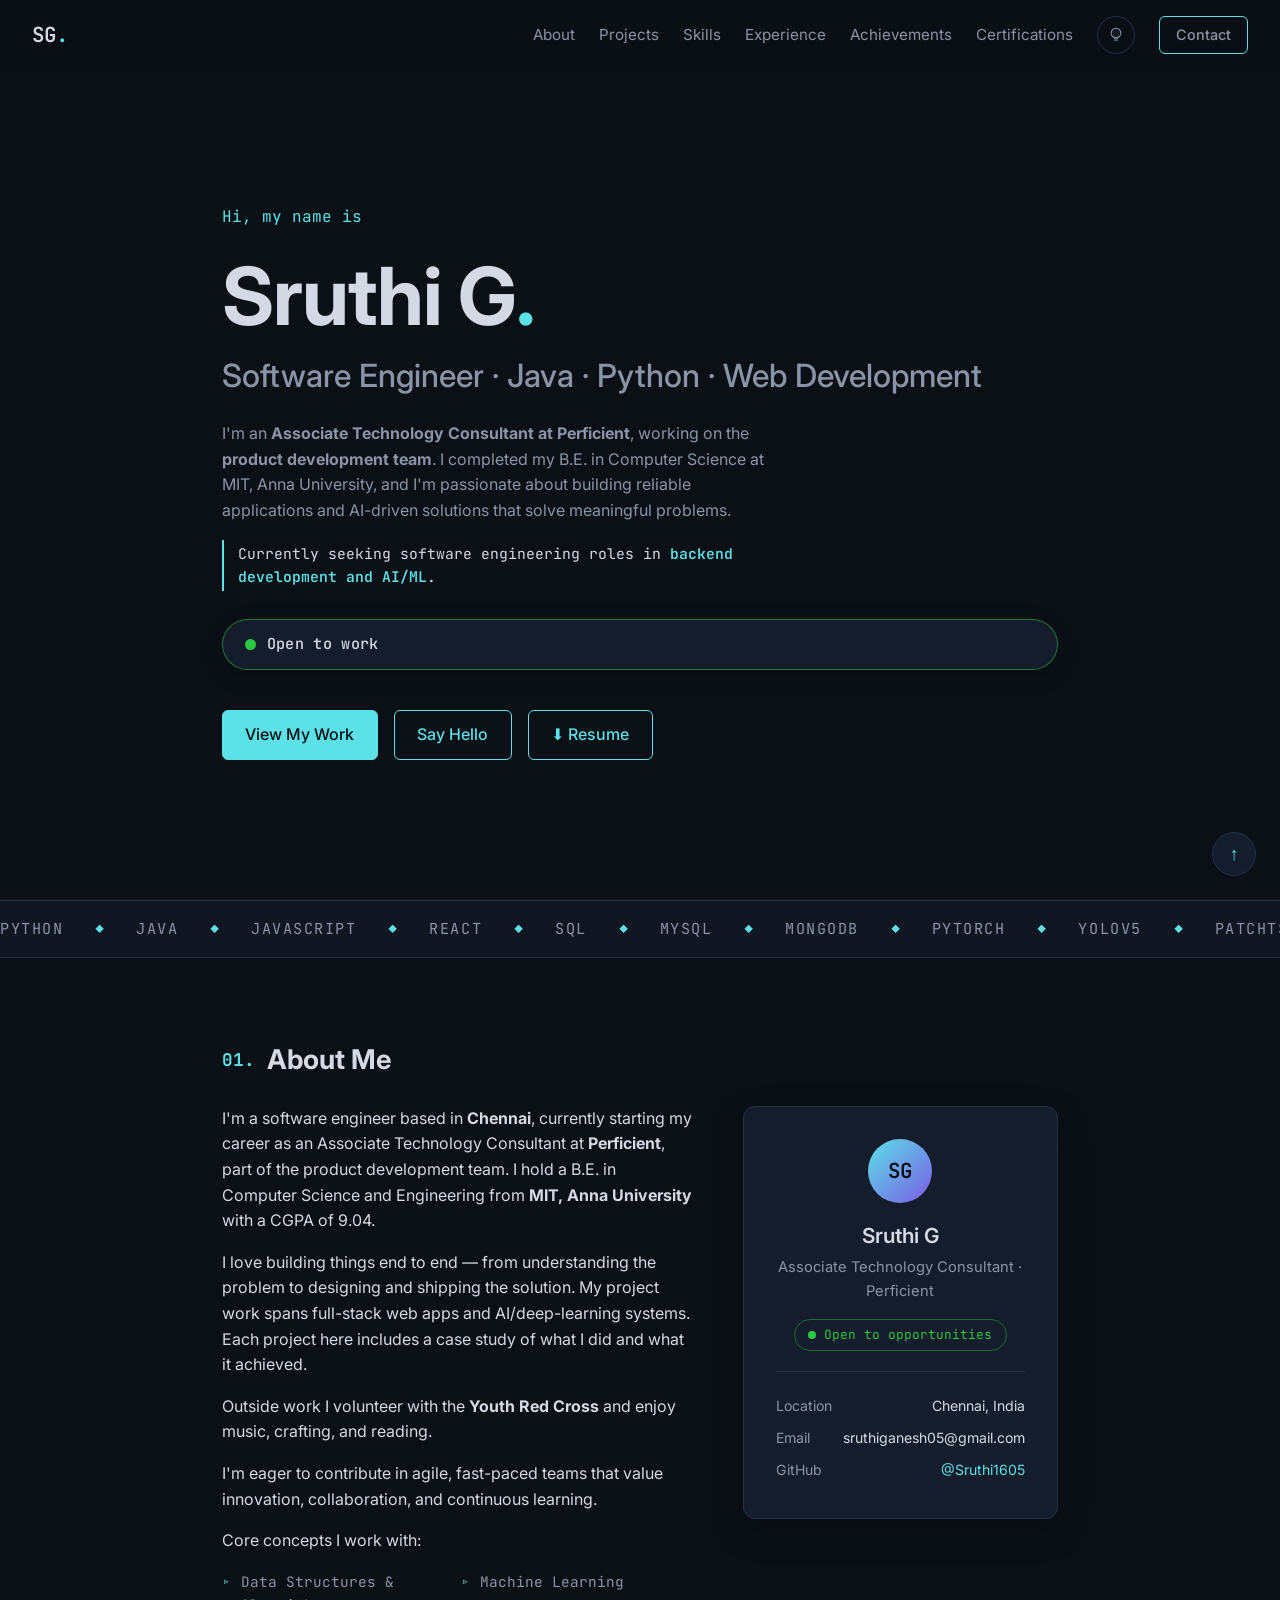
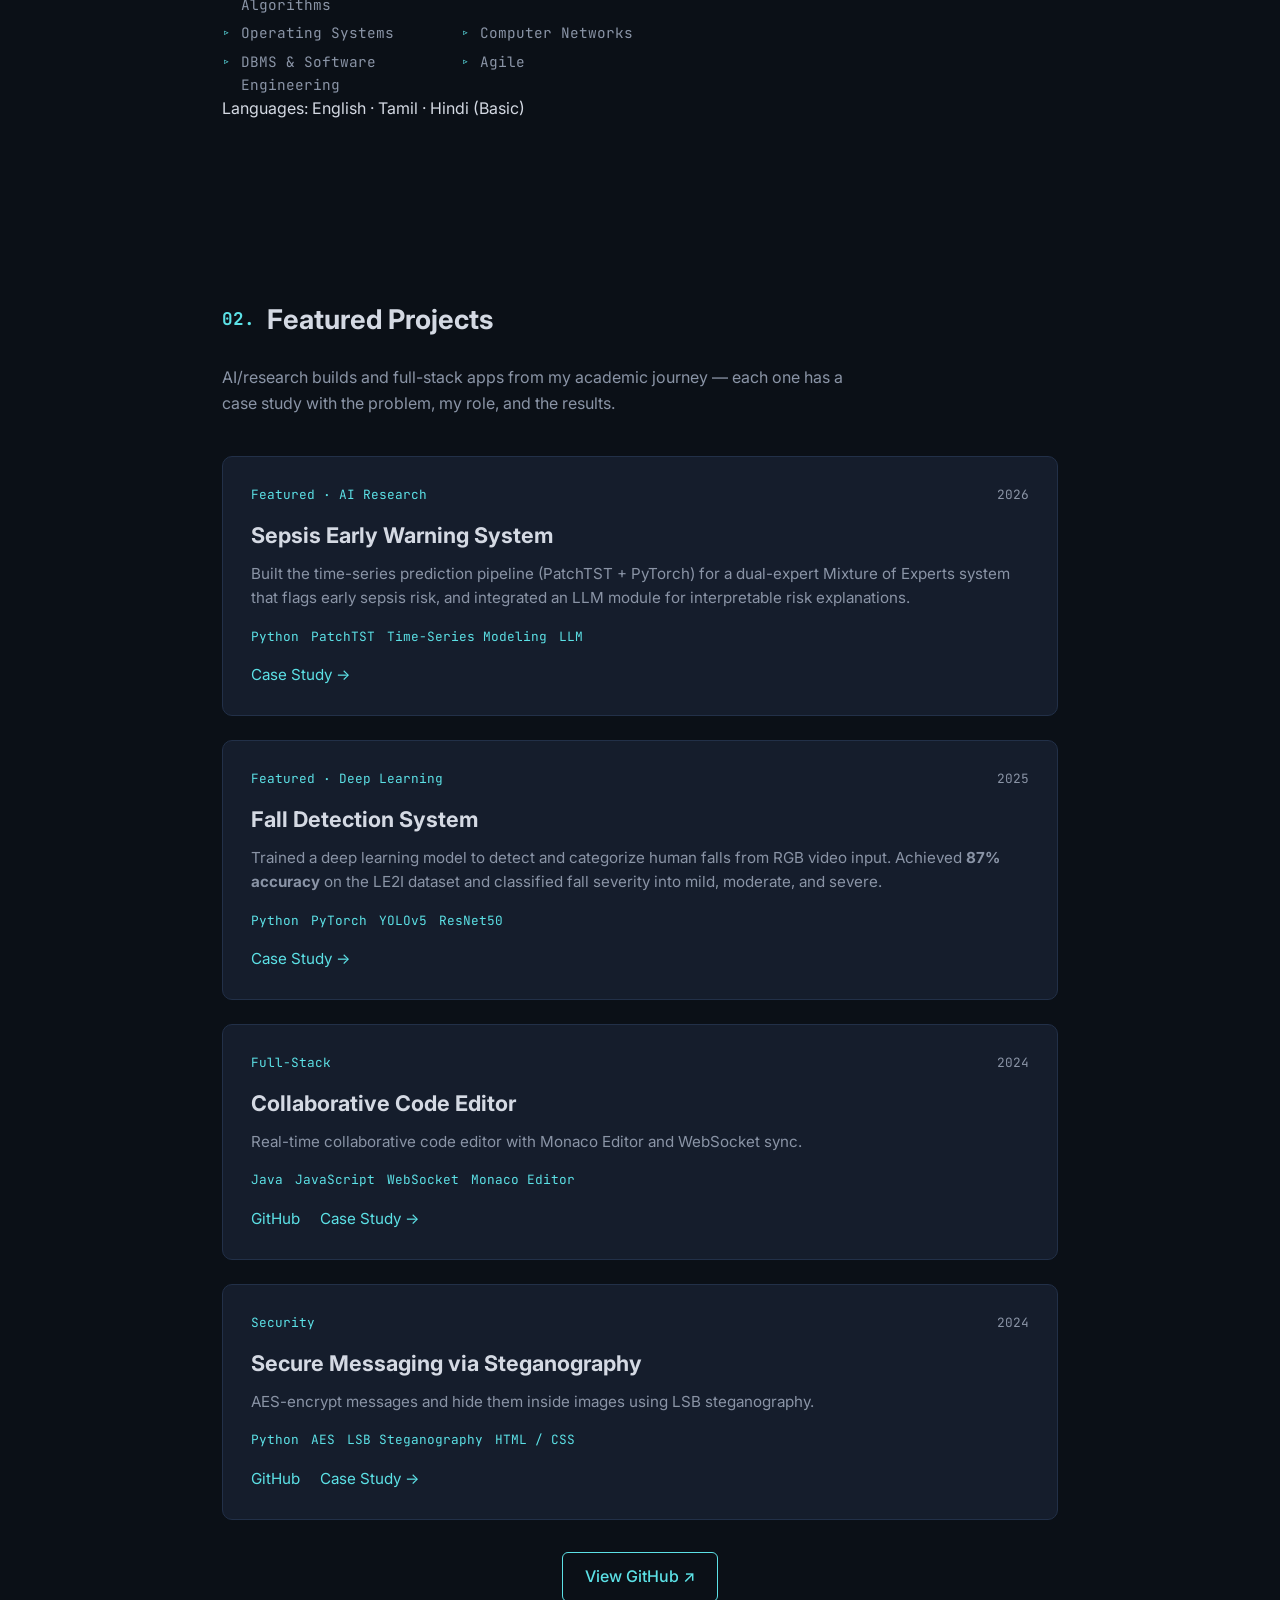
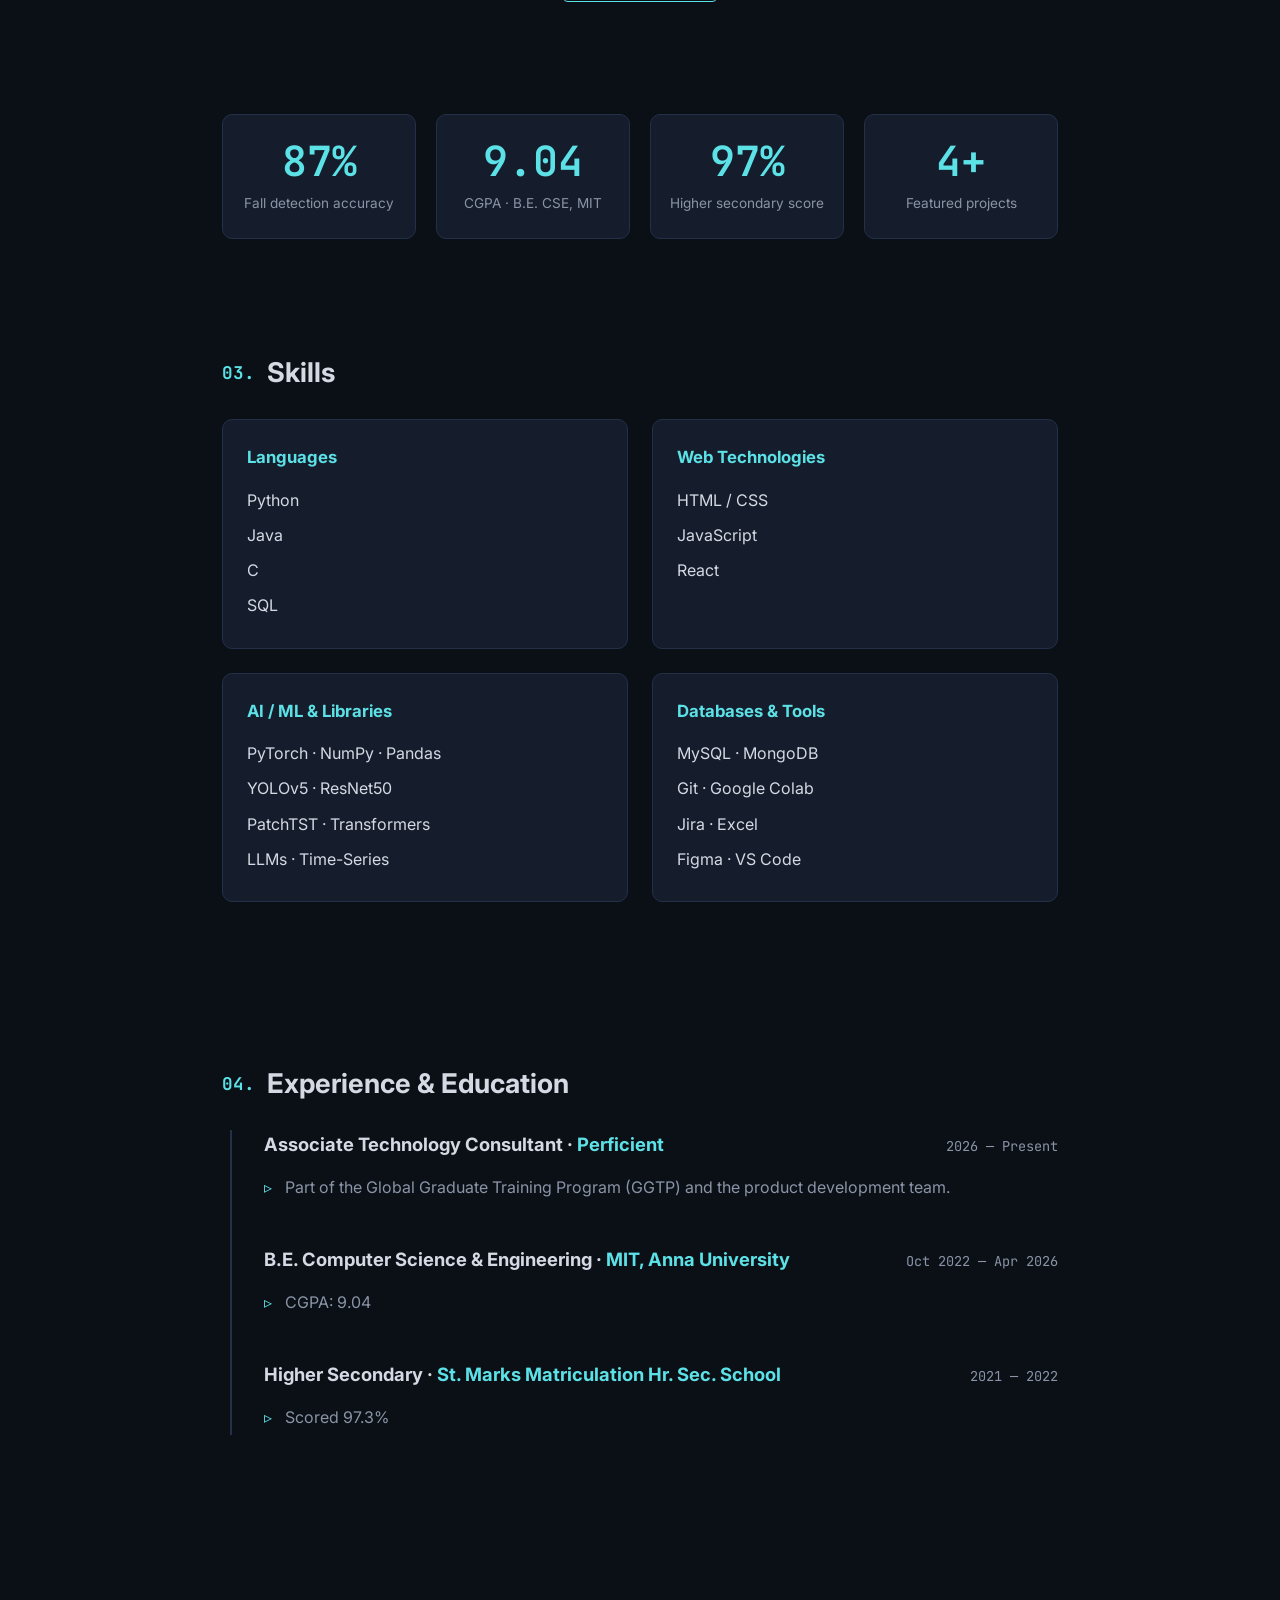
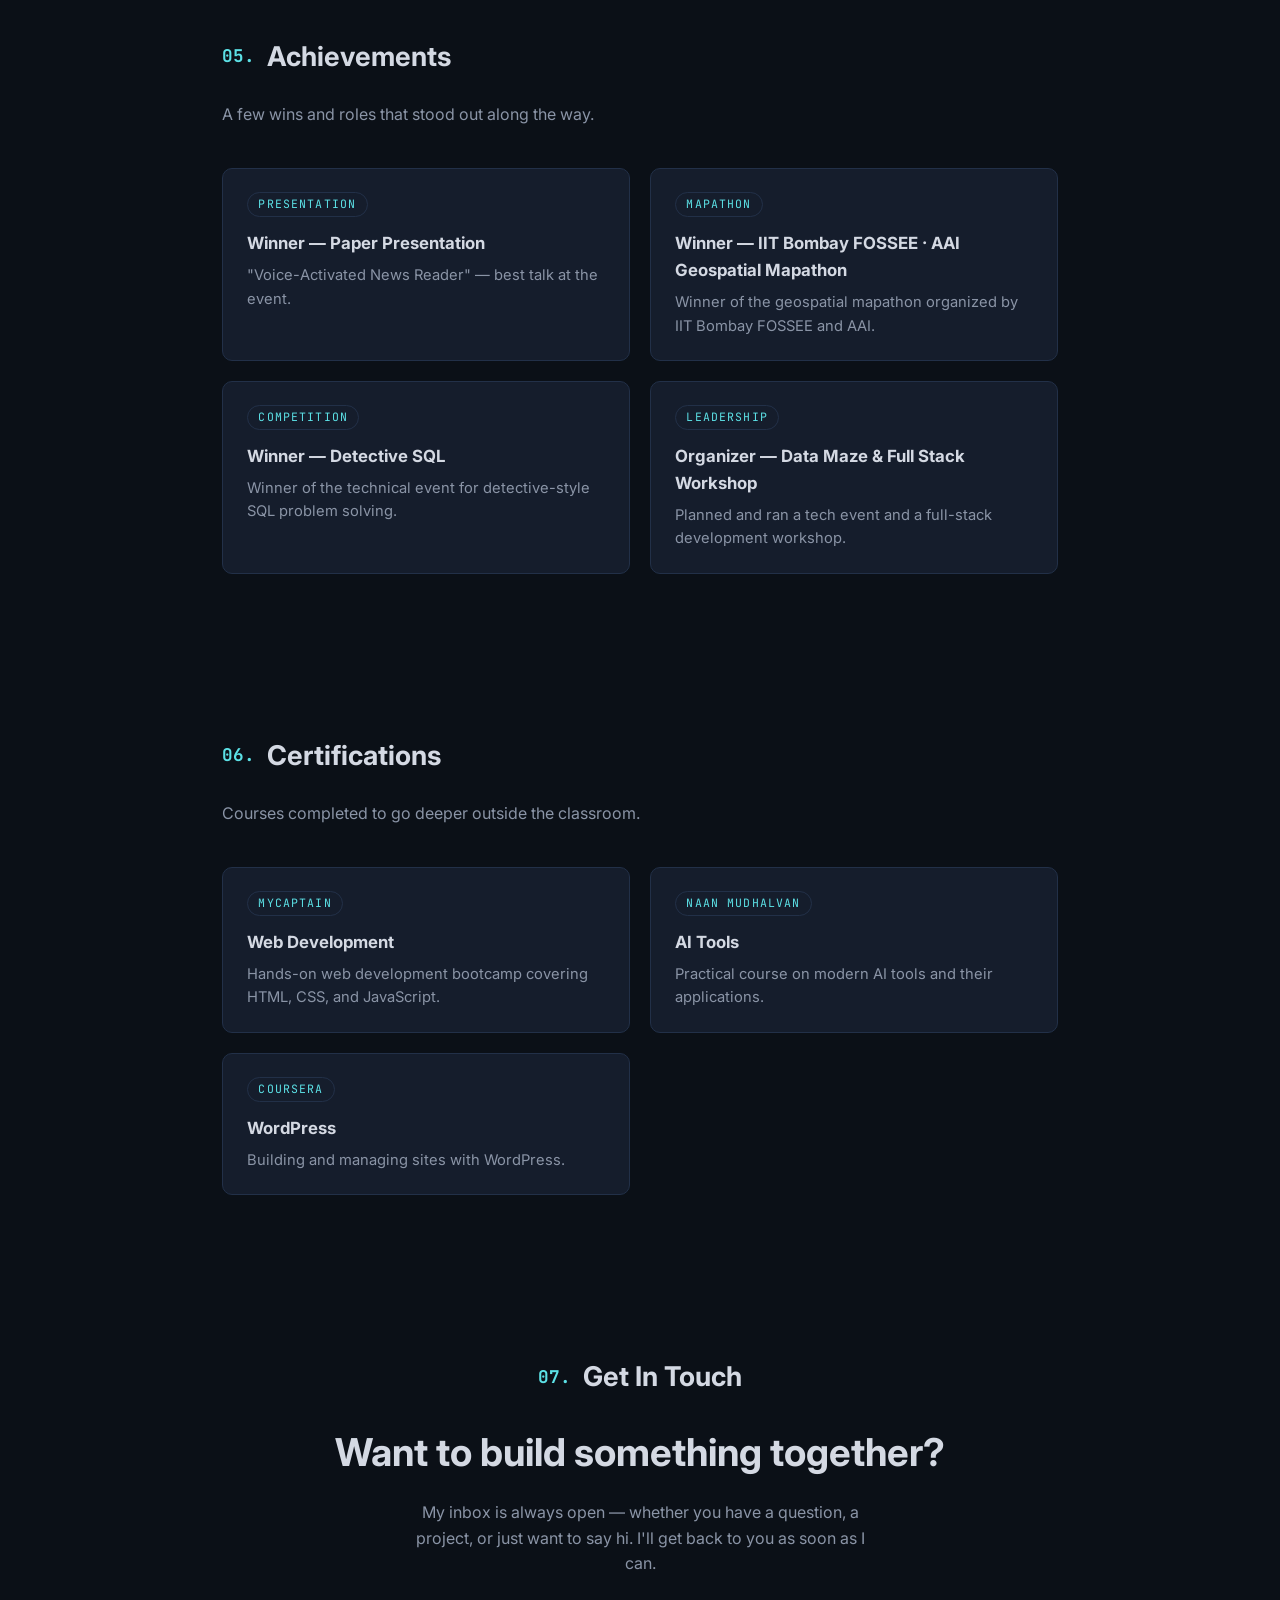
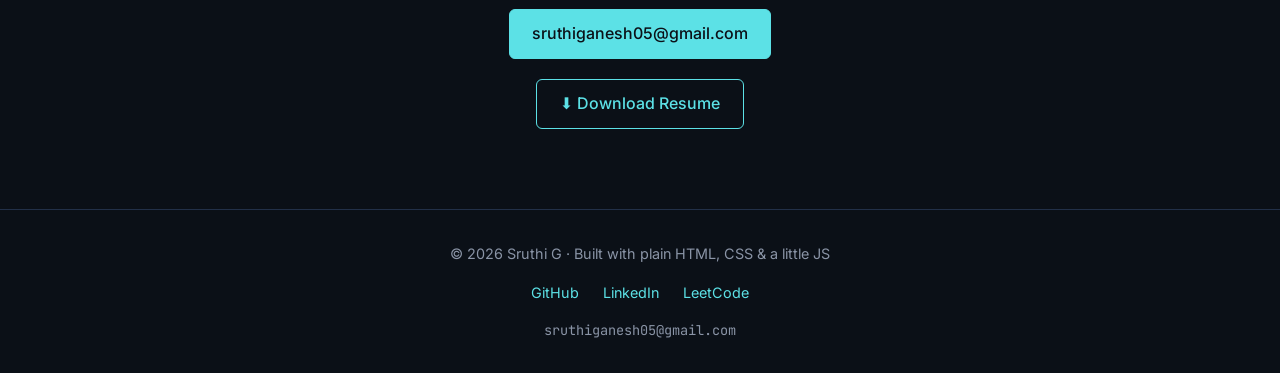
==== commit a78386ff: "Replace aspiring software engineer phrasing with Software Engineer" ====
--- a/index.html
+++ b/index.html
@@ -3,8 +3,8 @@
 <head>
   <meta charset="UTF-8" />
   <meta name="viewport" content="width=device-width, initial-scale=1.0" />
-  <title>Sruthi G · Aspiring Software Engineer</title>
-  <meta name="description" content="Portfolio of Sruthi G, Aspiring Software Engineer and Associate Technology Consultant at Perficient." />
+  <title>Sruthi G · Software Engineer &amp; AI</title>
+  <meta name="description" content="Portfolio of Sruthi G, Associate Technology Consultant at Perficient." />
   <link rel="stylesheet" href="style.css" />
   <link rel="preconnect" href="https://fonts.googleapis.com" />
   <link rel="preconnect" href="https://fonts.gstatic.com" crossorigin />
@@ -45,7 +45,7 @@
   <section id="home" class="hero">
     <p class="hero-kicker">Hi, my name is</p>
     <h1 class="hero-name">Sruthi G<span class="accent">.</span></h1>
-    <h2 class="hero-tagline">Aspiring Software Engineer · Java · Python · Web Development</h2>
+    <h2 class="hero-tagline">Software Engineer · Java · Python · Web Development</h2>
     <p class="hero-desc">
       I'm an <strong>Associate Technology Consultant at Perficient</strong>,
       working on the <strong>product development team</strong>. I completed my
@@ -82,7 +82,7 @@
     <div class="about-grid">
       <div class="about-text">
         <p>
-          I'm an aspiring software engineer based in <strong>Chennai</strong>,
+          I'm a software engineer based in <strong>Chennai</strong>,
           currently starting my career as an Associate Technology Consultant at
           <strong>Perficient</strong>, part of the product development team.
           I hold a B.E. in Computer Science and Engineering from
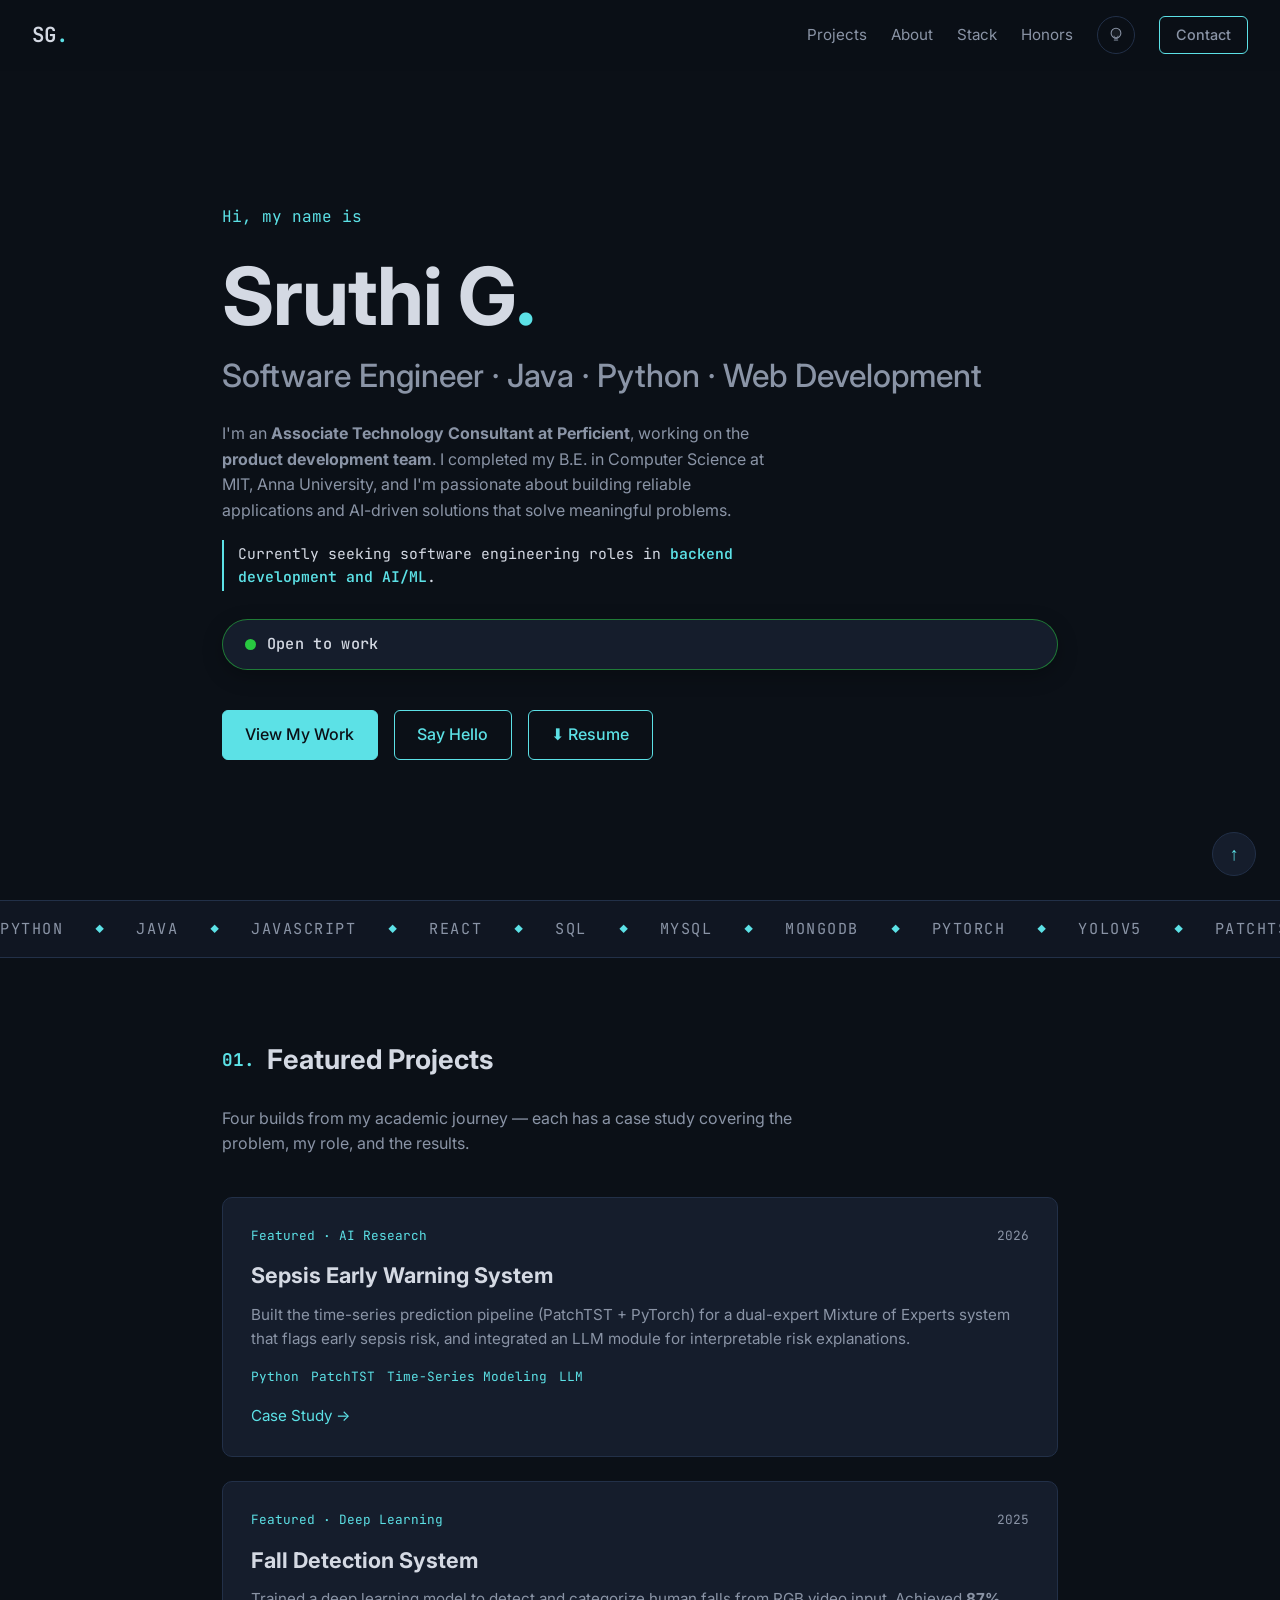
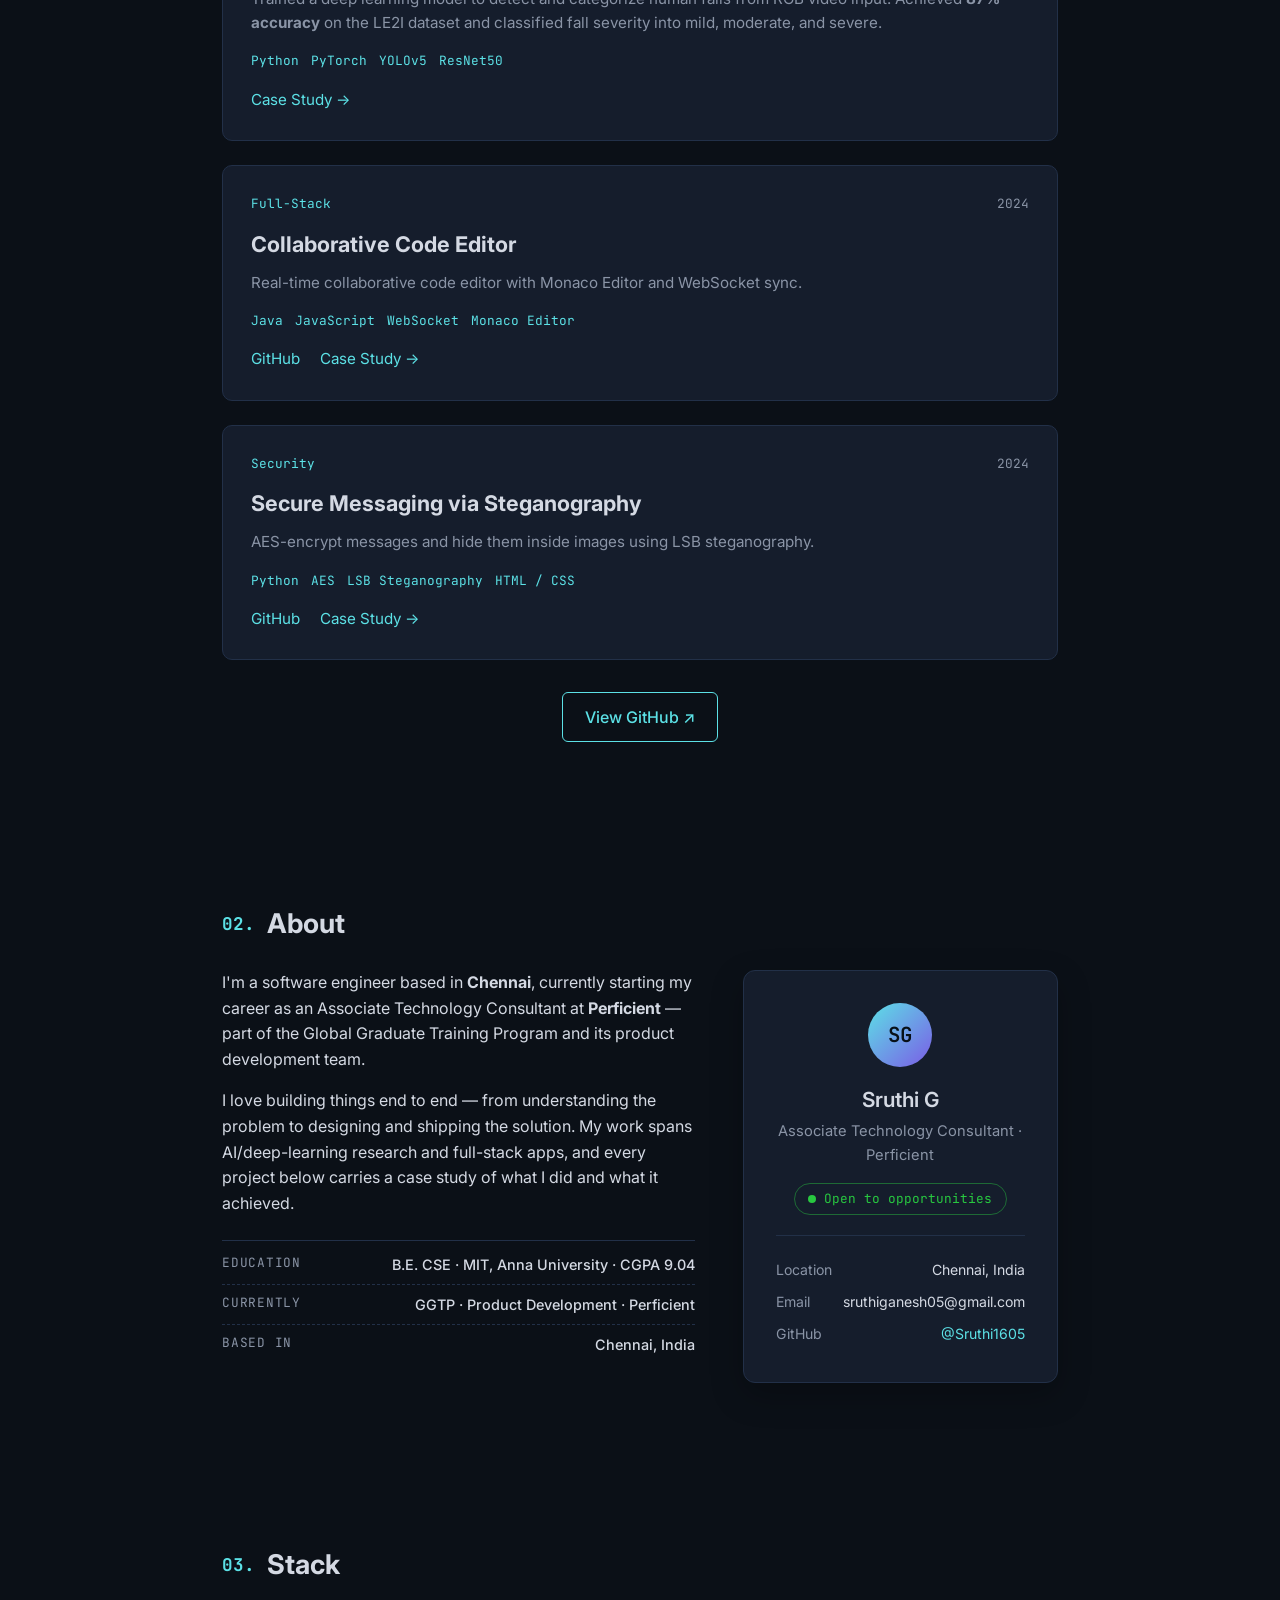
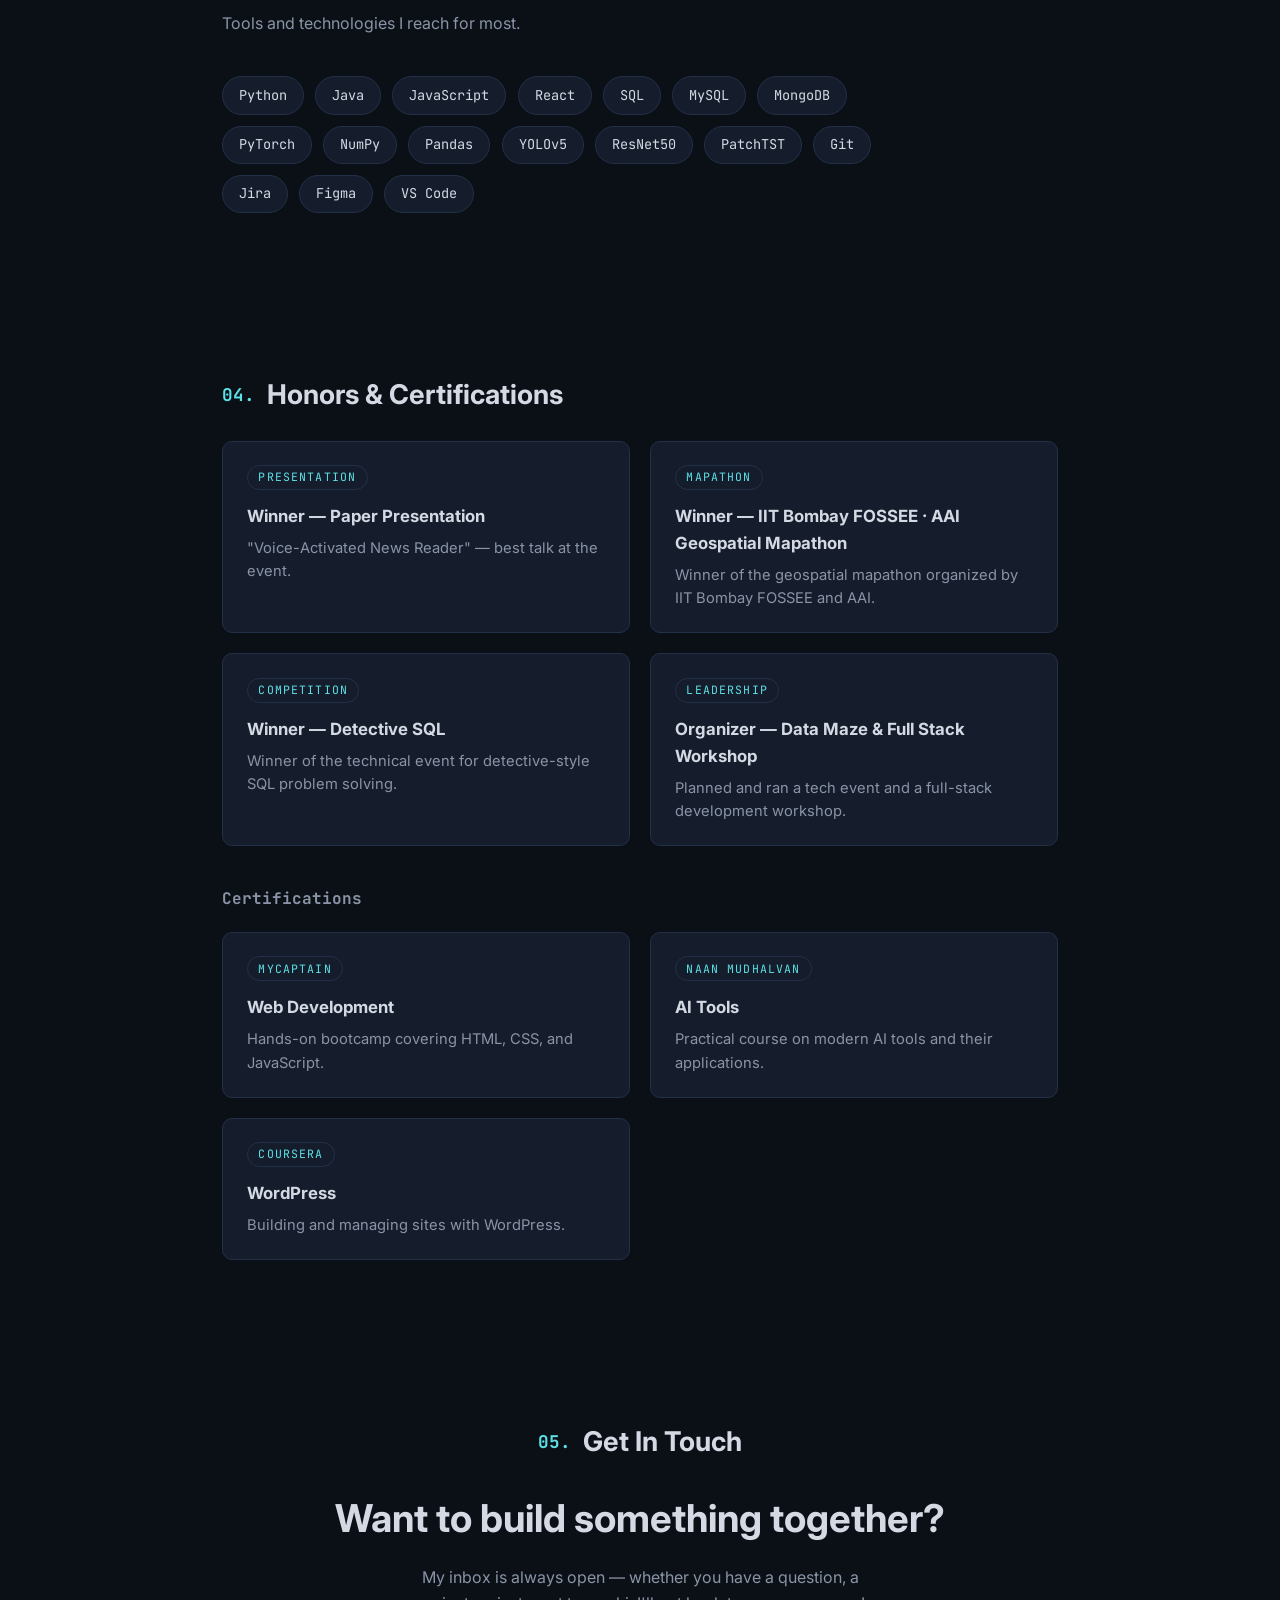
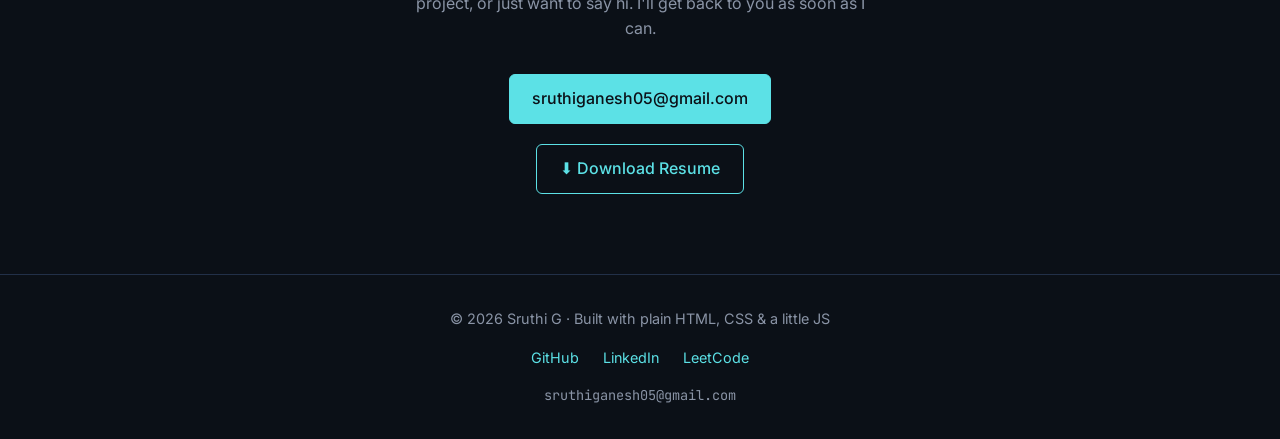
==== commit 1756c809: "Restructure into work-first portfolio layout" ====
--- a/index.html
+++ b/index.html
@@ -22,12 +22,10 @@
   <header class="nav">
     <a class="nav-logo" href="#home">SG<span class="accent">.</span></a>
     <nav class="nav-links">
+      <a href="#projects">Projects</a>
       <a href="#about">About</a>
-      <a href="#projects">Projects</a>
-      <a href="#skills">Skills</a>
-      <a href="#experience">Experience</a>
-      <a href="#achievements">Achievements</a>
-      <a href="#certifications">Certifications</a>
+      <a href="#stack">Stack</a>
+      <a href="#honors">Honors</a>
       <button class="theme-toggle" id="themeToggle" aria-label="Toggle light and dark mode" aria-pressed="false">
         <span class="halo" aria-hidden="true"></span>
         <svg class="bulb" viewBox="0 0 24 24" aria-hidden="true">
@@ -76,66 +74,12 @@
     </div>
   </div>
 
-  <!-- ABOUT -->
-  <section id="about" class="section">
-    <h2 class="section-title"><span class="num">01.</span> About Me</h2>
-    <div class="about-grid">
-      <div class="about-text">
-        <p>
-          I'm a software engineer based in <strong>Chennai</strong>,
-          currently starting my career as an Associate Technology Consultant at
-          <strong>Perficient</strong>, part of the product development team.
-          I hold a B.E. in Computer Science and Engineering from
-          <strong>MIT, Anna University</strong> with a CGPA of 9.04.
-        </p>
-        <p>
-          I love building things end to end — from understanding the problem to
-          designing and shipping the solution. My project work spans full-stack
-          web apps and AI/deep-learning systems. Each project here includes a
-          case study of what I did and what it achieved.
-        </p>
-        <p>
-          Outside work I volunteer with the <strong>Youth Red Cross</strong> and
-          enjoy music, crafting, and reading.
-        </p>
-        <p>
-          I'm eager to contribute in agile, fast-paced teams that value
-          innovation, collaboration, and continuous learning.
-        </p>
-        <p class="about-cta">Core concepts I work with:</p>
-        <ul class="tech-list">
-          <li>Data Structures &amp; Algorithms</li>
-          <li>Machine Learning</li>
-          <li>Operating Systems</li>
-          <li>Computer Networks</li>
-          <li>DBMS &amp; Software Engineering</li>
-          <li>Agile</li>
-        </ul>
-        <p class="about-cta">Languages: English · Tamil · Hindi (Basic)</p>
-      </div>
-      <div class="profile-card" aria-label="Quick profile">
-        <div class="profile-initials">SG</div>
-        <p class="profile-name">Sruthi G</p>
-        <p class="profile-role">Associate Technology Consultant · Perficient</p>
-        <span class="profile-chip" id="profileChip" role="button" tabindex="0" title="Click to toggle your availability status">
-          <span class="status-dot" aria-hidden="true"></span>
-          <span class="profile-chip-text" id="profileChipText">Open to opportunities</span>
-        </span>
-        <ul class="profile-meta">
-          <li><span class="meta-label">Location</span><span>Chennai, India</span></li>
-          <li><span class="meta-label">Email</span><span>sruthiganesh05@gmail.com</span></li>
-          <li><span class="meta-label">GitHub</span><a href="https://github.com/Sruthi1605" target="_blank">@Sruthi1605</a></li>
-        </ul>
-      </div>
-    </div>
-  </section>
-
   <!-- PROJECTS -->
   <section id="projects" class="section">
-    <h2 class="section-title"><span class="num">02.</span> Featured Projects</h2>
+    <h2 class="section-title"><span class="num">01.</span> Featured Projects</h2>
     <p class="section-sub">
-      AI/research builds and full-stack apps from my academic journey — each
-      one has a case study with the problem, my role, and the results.
+      Four builds from my academic journey — each has a case study covering the
+      problem, my role, and the results.
     </p>
 
     <article class="project-card reveal">
@@ -229,106 +173,74 @@
     <p class="more-link"><a href="https://github.com/Sruthi1605" class="btn">View GitHub ↗</a></p>
   </section>
 
-  <!-- STATS -->
-  <section class="stats reveal" aria-label="Highlights">
-    <div class="stat">
-      <p class="stat-num" data-target="87" data-suffix="%">0%</p>
-      <p class="stat-label">Fall detection accuracy</p>
-    </div>
-    <div class="stat">
-      <p class="stat-num" data-target="9.04" data-decimals="2">0.00</p>
-      <p class="stat-label">CGPA · B.E. CSE, MIT</p>
-    </div>
-    <div class="stat">
-      <p class="stat-num" data-target="97.3" data-suffix="%">0%</p>
-      <p class="stat-label">Higher secondary score</p>
-    </div>
-    <div class="stat">
-      <p class="stat-num" data-target="4" data-suffix="+">0+</p>
-      <p class="stat-label">Featured projects</p>
-    </div>
-  </section>
-
-  <!-- SKILLS -->
-  <section id="skills" class="section">
-    <h2 class="section-title"><span class="num">03.</span> Skills</h2>
-    <div class="skills-grid">
-      <div class="skill-group reveal">
-        <h3>Languages</h3>
-        <ul>
-          <li>Python</li>
-          <li>Java</li>
-          <li>C</li>
-          <li>SQL</li>
+  <!-- ABOUT -->
+  <section id="about" class="section">
+    <h2 class="section-title"><span class="num">02.</span> About</h2>
+    <div class="about-grid">
+      <div class="about-text">
+        <p>
+          I'm a software engineer based in <strong>Chennai</strong>, currently
+          starting my career as an Associate Technology Consultant at
+          <strong>Perficient</strong> — part of the Global Graduate Training
+          Program and its product development team.
+        </p>
+        <p>
+          I love building things end to end — from understanding the problem to
+          designing and shipping the solution. My work spans AI/deep-learning
+          research and full-stack apps, and every project below carries a case
+          study of what I did and what it achieved.
+        </p>
+        <ul class="about-facts">
+          <li><span>Education</span><strong>B.E. CSE · MIT, Anna University · CGPA 9.04</strong></li>
+          <li><span>Currently</span><strong>GGTP · Product Development · Perficient</strong></li>
+          <li><span>Based in</span><strong>Chennai, India</strong></li>
         </ul>
       </div>
-      <div class="skill-group reveal">
-        <h3>Web Technologies</h3>
-        <ul>
-          <li>HTML / CSS</li>
-          <li>JavaScript</li>
-          <li>React</li>
+      <div class="profile-card" aria-label="Quick profile">
+        <div class="profile-initials">SG</div>
+        <p class="profile-name">Sruthi G</p>
+        <p class="profile-role">Associate Technology Consultant · Perficient</p>
+        <span class="profile-chip" id="profileChip" role="button" tabindex="0" title="Click to toggle your availability status">
+          <span class="status-dot" aria-hidden="true"></span>
+          <span class="profile-chip-text" id="profileChipText">Open to opportunities</span>
+        </span>
+        <ul class="profile-meta">
+          <li><span class="meta-label">Location</span><span>Chennai, India</span></li>
+          <li><span class="meta-label">Email</span><span>sruthiganesh05@gmail.com</span></li>
+          <li><span class="meta-label">GitHub</span><a href="https://github.com/Sruthi1605" target="_blank">@Sruthi1605</a></li>
         </ul>
       </div>
-      <div class="skill-group reveal">
-        <h3>AI / ML &amp; Libraries</h3>
-        <ul>
-          <li>PyTorch · NumPy · Pandas</li>
-          <li>YOLOv5 · ResNet50</li>
-          <li>PatchTST · Transformers</li>
-          <li>LLMs · Time-Series</li>
-        </ul>
-      </div>
-      <div class="skill-group reveal">
-        <h3>Databases &amp; Tools</h3>
-        <ul>
-          <li>MySQL · MongoDB</li>
-          <li>Git · Google Colab</li>
-          <li>Jira · Excel</li>
-          <li>Figma · VS Code</li>
-        </ul>
-      </div>
-    </div>
-  </section>
-
-  <!-- EXPERIENCE -->
-  <section id="experience" class="section">
-    <h2 class="section-title"><span class="num">04.</span> Experience &amp; Education</h2>
-    <div class="timeline">
-      <article class="job reveal">
-        <div class="job-head">
-          <h3>Associate Technology Consultant · <span class="company">Perficient</span></h3>
-          <span class="job-period">2026 — Present</span>
-        </div>
-        <ul class="job-points">
-          <li>Part of the Global Graduate Training Program (GGTP) and the product development team.</li>
-          </ul>
-      </article>
-      <article class="job reveal">
-        <div class="job-head">
-          <h3>B.E. Computer Science &amp; Engineering · <span class="company">MIT, Anna University</span></h3>
-          <span class="job-period">Oct 2022 — Apr 2026</span>
-        </div>
-        <ul class="job-points">
-          <li>CGPA: 9.04</li>
-        </ul>
-      </article>
-      <article class="job reveal">
-        <div class="job-head">
-          <h3>Higher Secondary · <span class="company">St. Marks Matriculation Hr. Sec. School</span></h3>
-          <span class="job-period">2021 — 2022</span>
-        </div>
-        <ul class="job-points">
-          <li>Scored 97.3%</li>
-        </ul>
-      </article>
-    </div>
-  </section>
-
-  <!-- ACHIEVEMENTS -->
-  <section id="achievements" class="section">
-    <h2 class="section-title"><span class="num">05.</span> Achievements</h2>
-    <p class="section-sub">A few wins and roles that stood out along the way.</p>
+    </div>
+  </section>
+
+  <!-- STACK -->
+  <section id="stack" class="section">
+    <h2 class="section-title"><span class="num">03.</span> Stack</h2>
+    <p class="section-sub">Tools and technologies I reach for most.</p>
+    <div class="stack-chips">
+      <span class="chip">Python</span>
+      <span class="chip">Java</span>
+      <span class="chip">JavaScript</span>
+      <span class="chip">React</span>
+      <span class="chip">SQL</span>
+      <span class="chip">MySQL</span>
+      <span class="chip">MongoDB</span>
+      <span class="chip">PyTorch</span>
+      <span class="chip">NumPy</span>
+      <span class="chip">Pandas</span>
+      <span class="chip">YOLOv5</span>
+      <span class="chip">ResNet50</span>
+      <span class="chip">PatchTST</span>
+      <span class="chip">Git</span>
+      <span class="chip">Jira</span>
+      <span class="chip">Figma</span>
+      <span class="chip">VS Code</span>
+    </div>
+  </section>
+
+  <!-- HONORS & CERTIFICATIONS -->
+  <section id="honors" class="section">
+    <h2 class="section-title"><span class="num">04.</span> Honors &amp; Certifications</h2>
     <div class="award-grid">
       <div class="award-card reveal">
         <span class="award-tag">Presentation</span>
@@ -351,17 +263,12 @@
         <p>Planned and ran a tech event and a full-stack development workshop.</p>
       </div>
     </div>
-  </section>
-
-  <!-- CERTIFICATIONS -->
-  <section id="certifications" class="section">
-    <h2 class="section-title"><span class="num">06.</span> Certifications</h2>
-    <p class="section-sub">Courses completed to go deeper outside the classroom.</p>
+    <h3 class="honors-sub">Certifications</h3>
     <div class="award-grid">
       <div class="award-card reveal">
         <span class="award-tag">MyCaptain</span>
         <h3>Web Development</h3>
-        <p>Hands-on web development bootcamp covering HTML, CSS, and JavaScript.</p>
+        <p>Hands-on bootcamp covering HTML, CSS, and JavaScript.</p>
       </div>
       <div class="award-card reveal">
         <span class="award-tag">Naan Mudhalvan</span>
@@ -378,7 +285,7 @@
 
   <!-- CONTACT -->
   <section id="contact" class="section contact">
-    <h2 class="section-title center"><span class="num">07.</span> Get In Touch</h2>
+    <h2 class="section-title center"><span class="num">05.</span> Get In Touch</h2>
     <h3 class="contact-big">Want to build something together?</h3>
     <p class="contact-text">
       My inbox is always open — whether you have a question, a project, or just
--- a/style.css
+++ b/style.css
@@ -657,6 +657,71 @@
   margin-bottom: 1rem;
 }
 
+.about-facts {
+  list-style: none;
+  margin-top: 1.5rem;
+  border-top: 1px solid var(--border);
+  padding-top: 0.25rem;
+}
+
+.about-facts li {
+  display: flex;
+  justify-content: space-between;
+  gap: 1rem;
+  padding: 0.5rem 0;
+  font-size: 0.9rem;
+  border-bottom: 1px dashed var(--border);
+}
+
+.about-facts li:last-child {
+  border-bottom: none;
+}
+
+.about-facts span {
+  color: var(--muted);
+  font-family: var(--font-mono);
+  font-size: 0.8rem;
+  text-transform: uppercase;
+  letter-spacing: 0.06em;
+}
+
+.about-facts strong {
+  color: var(--text);
+  font-weight: 500;
+  text-align: right;
+}
+
+/* ---------- Stack chips ---------- */
+.stack-chips {
+  display: flex;
+  flex-wrap: wrap;
+  gap: 0.7rem;
+  max-width: 720px;
+}
+
+.chip {
+  padding: 0.45rem 1rem;
+  border: 1px solid var(--border);
+  border-radius: 999px;
+  background: var(--surface);
+  font-family: var(--font-mono);
+  font-size: 0.85rem;
+  color: var(--text);
+  transition: border-color 0.25s ease, transform 0.25s ease;
+}
+
+.chip:hover {
+  border-color: var(--accent);
+  transform: translateY(-2px);
+}
+
+.honors-sub {
+  margin: 2.5rem 0 1.25rem;
+  font-family: var(--font-mono);
+  font-size: 1rem;
+  color: var(--muted);
+}
+
 .tech-list {
   list-style: none;
   display: grid;
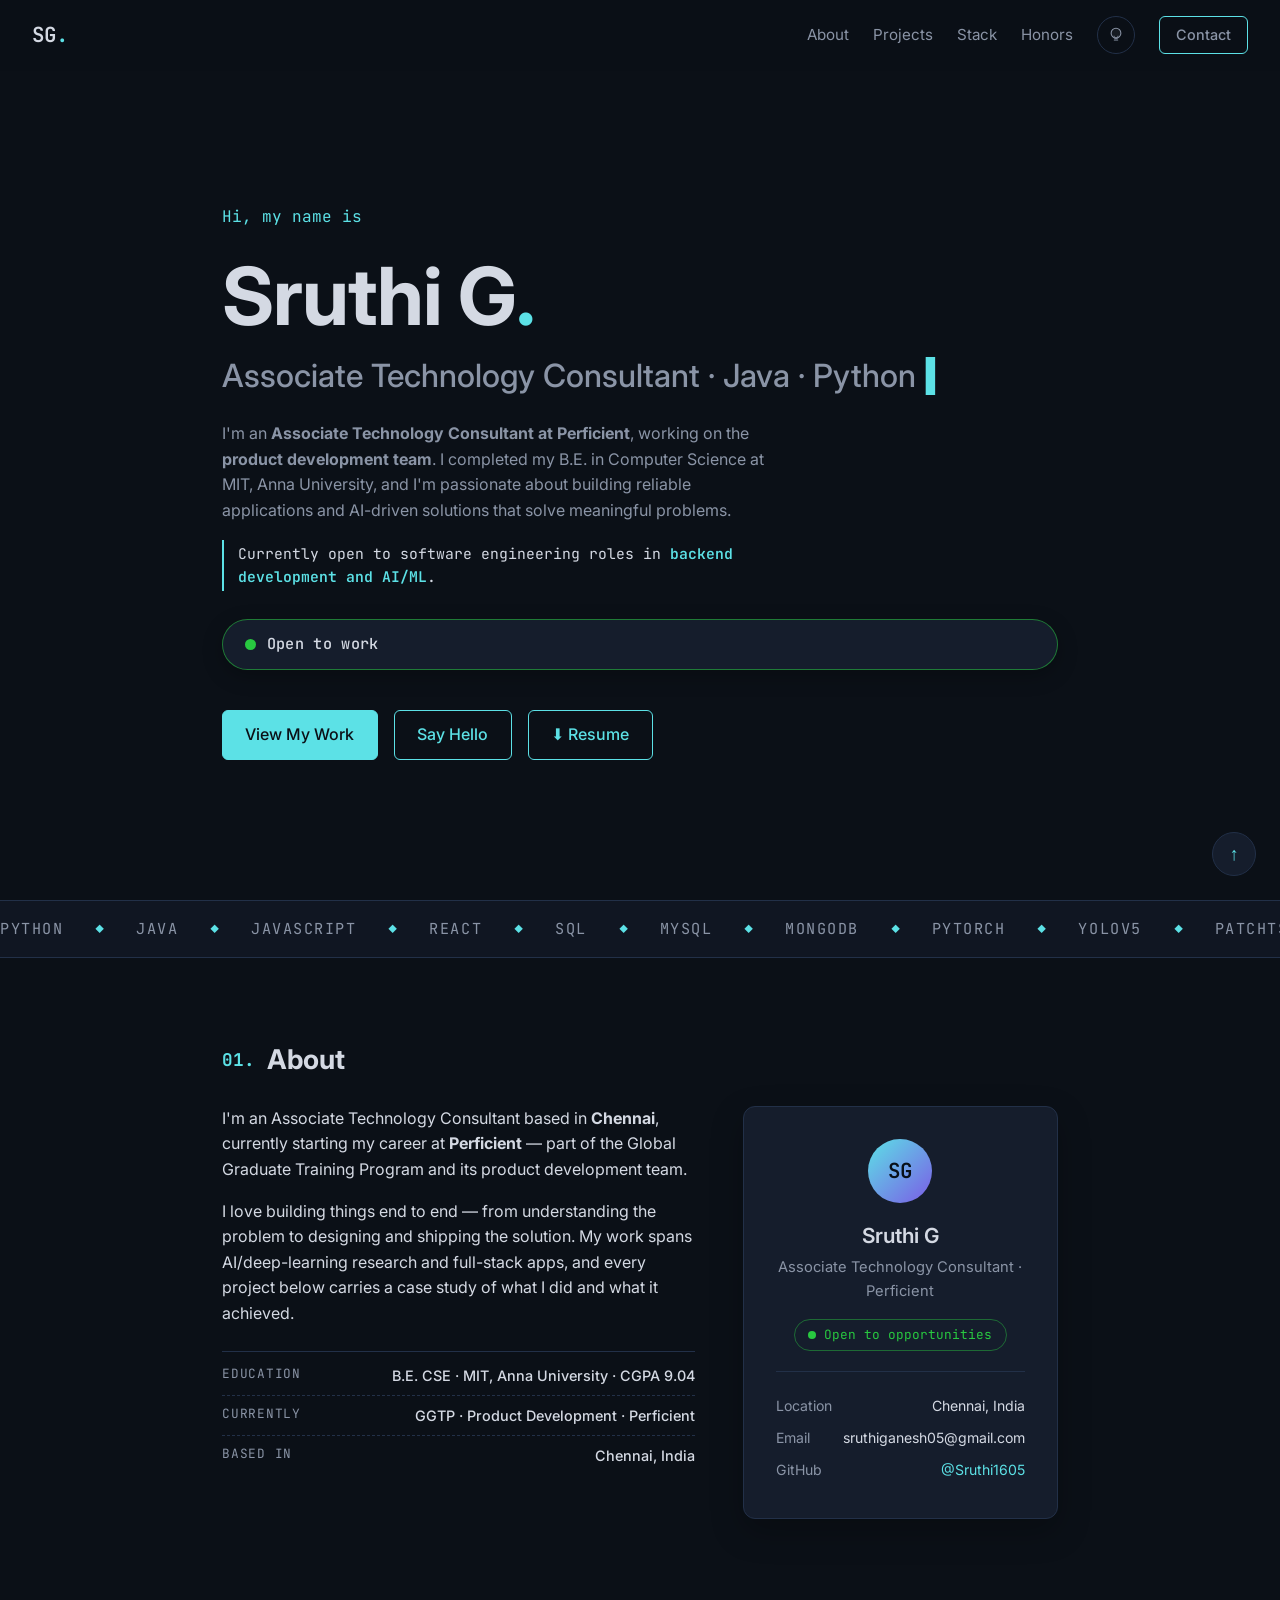
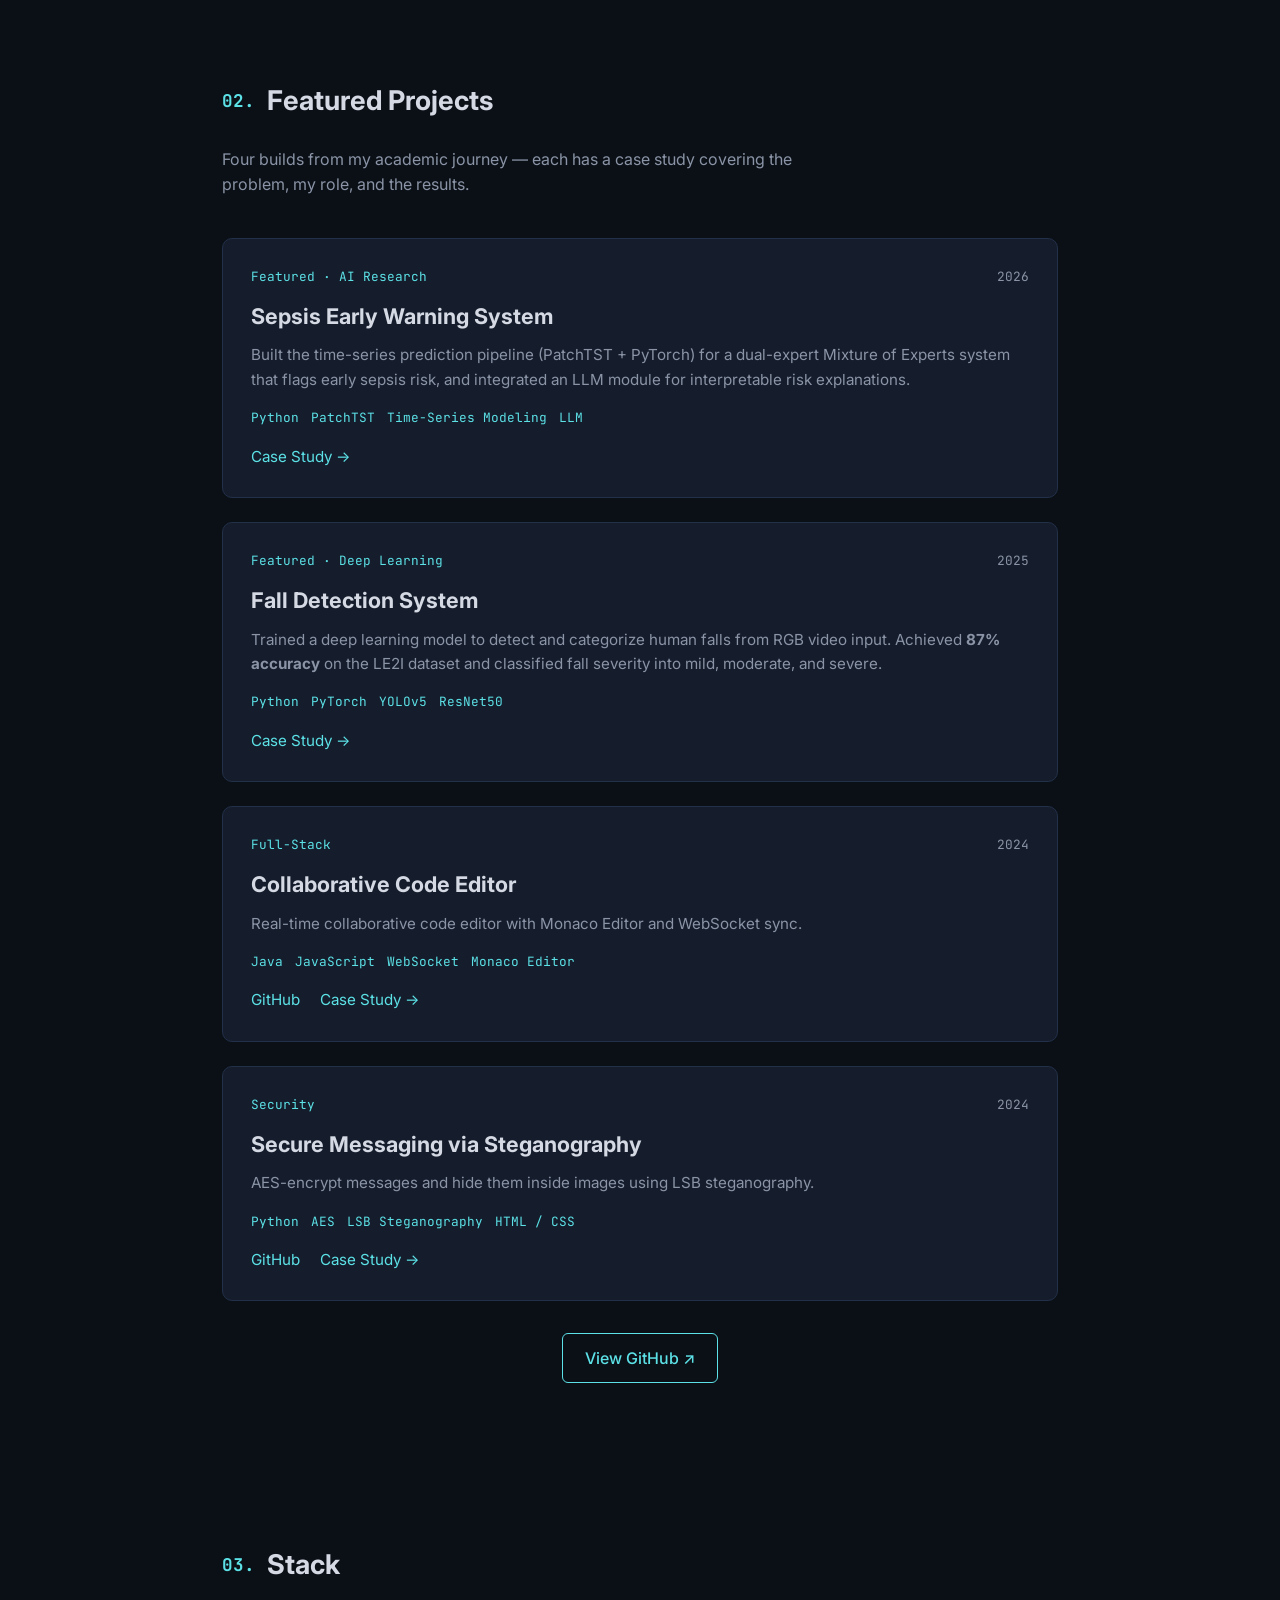
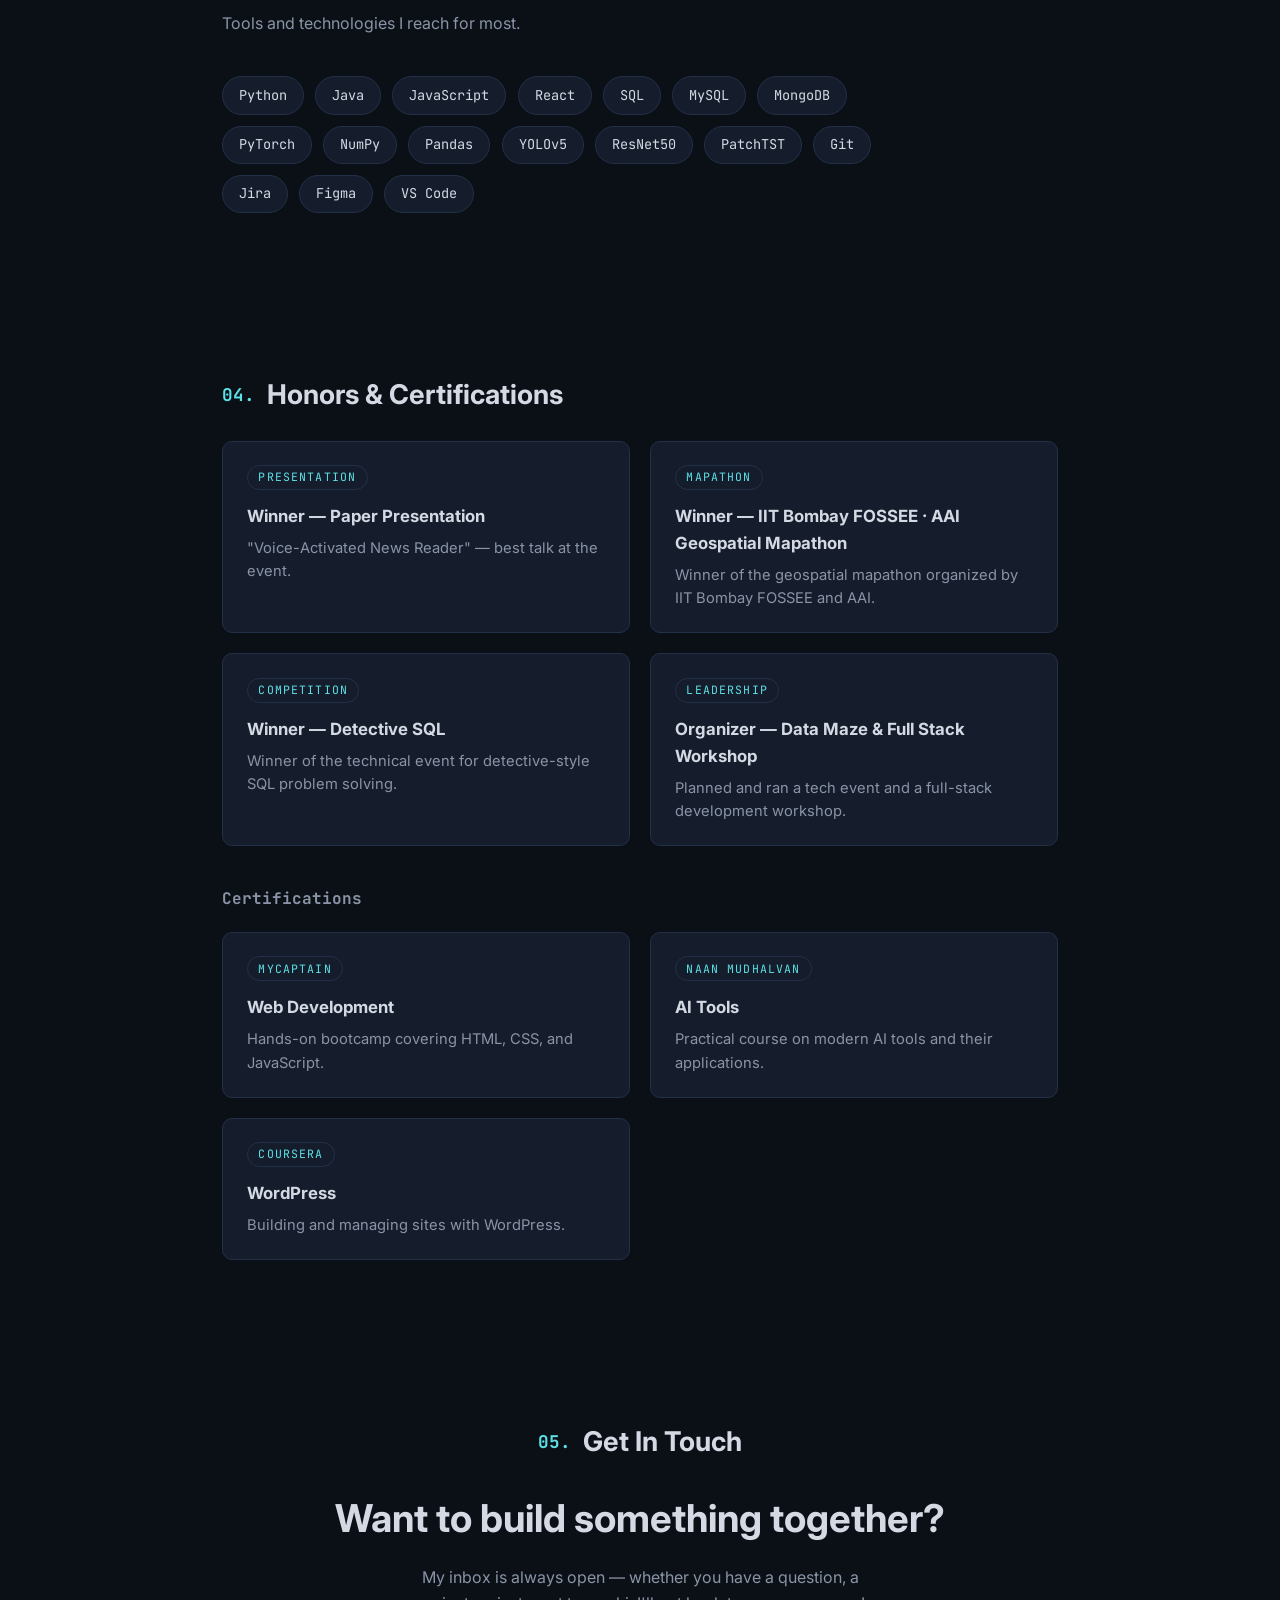
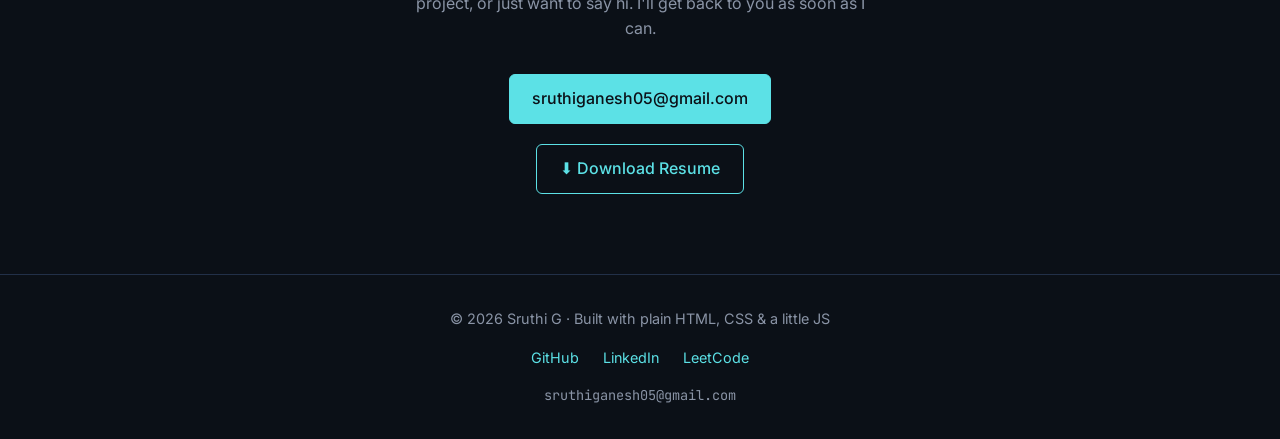
==== commit f6d8cd14: "Put About before Projects; use Associate Technology Consultant title" ====
--- a/index.html
+++ b/index.html
@@ -3,7 +3,7 @@
 <head>
   <meta charset="UTF-8" />
   <meta name="viewport" content="width=device-width, initial-scale=1.0" />
-  <title>Sruthi G · Software Engineer &amp; AI</title>
+  <title>Sruthi G · Associate Technology Consultant</title>
   <meta name="description" content="Portfolio of Sruthi G, Associate Technology Consultant at Perficient." />
   <link rel="stylesheet" href="style.css" />
   <link rel="preconnect" href="https://fonts.googleapis.com" />
@@ -22,8 +22,8 @@
   <header class="nav">
     <a class="nav-logo" href="#home">SG<span class="accent">.</span></a>
     <nav class="nav-links">
+      <a href="#about">About</a>
       <a href="#projects">Projects</a>
-      <a href="#about">About</a>
       <a href="#stack">Stack</a>
       <a href="#honors">Honors</a>
       <button class="theme-toggle" id="themeToggle" aria-label="Toggle light and dark mode" aria-pressed="false">
@@ -43,7 +43,7 @@
   <section id="home" class="hero">
     <p class="hero-kicker">Hi, my name is</p>
     <h1 class="hero-name">Sruthi G<span class="accent">.</span></h1>
-    <h2 class="hero-tagline">Software Engineer · Java · Python · Web Development</h2>
+    <h2 class="hero-tagline">Associate Technology Consultant · Java · Python · Web Development</h2>
     <p class="hero-desc">
       I'm an <strong>Associate Technology Consultant at Perficient</strong>,
       working on the <strong>product development team</strong>. I completed my
@@ -52,7 +52,7 @@
       meaningful problems.
     </p>
     <p class="hero-seeking">
-      Currently seeking software engineering roles in <strong>backend development and AI/ML</strong>.
+      Currently open to software engineering roles in <strong>backend development and AI/ML</strong>.
     </p>
     <div class="status-chip" id="statusChip" role="button" tabindex="0" title="Click to toggle your availability status">
       <span class="status-dot" aria-hidden="true"></span>
@@ -74,9 +74,48 @@
     </div>
   </div>
 
+  <!-- ABOUT -->
+  <section id="about" class="section">
+    <h2 class="section-title"><span class="num">01.</span> About</h2>
+    <div class="about-grid">
+      <div class="about-text">
+        <p>
+          I'm an Associate Technology Consultant based in <strong>Chennai</strong>,
+          currently starting my career at <strong>Perficient</strong> — part of
+          the Global Graduate Training Program and its product development team.
+        </p>
+        <p>
+          I love building things end to end — from understanding the problem to
+          designing and shipping the solution. My work spans AI/deep-learning
+          research and full-stack apps, and every project below carries a case
+          study of what I did and what it achieved.
+        </p>
+        <ul class="about-facts">
+          <li><span>Education</span><strong>B.E. CSE · MIT, Anna University · CGPA 9.04</strong></li>
+          <li><span>Currently</span><strong>GGTP · Product Development · Perficient</strong></li>
+          <li><span>Based in</span><strong>Chennai, India</strong></li>
+        </ul>
+      </div>
+      <div class="profile-card" aria-label="Quick profile">
+        <div class="profile-initials">SG</div>
+        <p class="profile-name">Sruthi G</p>
+        <p class="profile-role">Associate Technology Consultant · Perficient</p>
+        <span class="profile-chip" id="profileChip" role="button" tabindex="0" title="Click to toggle your availability status">
+          <span class="status-dot" aria-hidden="true"></span>
+          <span class="profile-chip-text" id="profileChipText">Open to opportunities</span>
+        </span>
+        <ul class="profile-meta">
+          <li><span class="meta-label">Location</span><span>Chennai, India</span></li>
+          <li><span class="meta-label">Email</span><span>sruthiganesh05@gmail.com</span></li>
+          <li><span class="meta-label">GitHub</span><a href="https://github.com/Sruthi1605" target="_blank">@Sruthi1605</a></li>
+        </ul>
+      </div>
+    </div>
+  </section>
+
   <!-- PROJECTS -->
   <section id="projects" class="section">
-    <h2 class="section-title"><span class="num">01.</span> Featured Projects</h2>
+    <h2 class="section-title"><span class="num">02.</span> Featured Projects</h2>
     <p class="section-sub">
       Four builds from my academic journey — each has a case study covering the
       problem, my role, and the results.
@@ -171,46 +210,6 @@
     </article>
 
     <p class="more-link"><a href="https://github.com/Sruthi1605" class="btn">View GitHub ↗</a></p>
-  </section>
-
-  <!-- ABOUT -->
-  <section id="about" class="section">
-    <h2 class="section-title"><span class="num">02.</span> About</h2>
-    <div class="about-grid">
-      <div class="about-text">
-        <p>
-          I'm a software engineer based in <strong>Chennai</strong>, currently
-          starting my career as an Associate Technology Consultant at
-          <strong>Perficient</strong> — part of the Global Graduate Training
-          Program and its product development team.
-        </p>
-        <p>
-          I love building things end to end — from understanding the problem to
-          designing and shipping the solution. My work spans AI/deep-learning
-          research and full-stack apps, and every project below carries a case
-          study of what I did and what it achieved.
-        </p>
-        <ul class="about-facts">
-          <li><span>Education</span><strong>B.E. CSE · MIT, Anna University · CGPA 9.04</strong></li>
-          <li><span>Currently</span><strong>GGTP · Product Development · Perficient</strong></li>
-          <li><span>Based in</span><strong>Chennai, India</strong></li>
-        </ul>
-      </div>
-      <div class="profile-card" aria-label="Quick profile">
-        <div class="profile-initials">SG</div>
-        <p class="profile-name">Sruthi G</p>
-        <p class="profile-role">Associate Technology Consultant · Perficient</p>
-        <span class="profile-chip" id="profileChip" role="button" tabindex="0" title="Click to toggle your availability status">
-          <span class="status-dot" aria-hidden="true"></span>
-          <span class="profile-chip-text" id="profileChipText">Open to opportunities</span>
-        </span>
-        <ul class="profile-meta">
-          <li><span class="meta-label">Location</span><span>Chennai, India</span></li>
-          <li><span class="meta-label">Email</span><span>sruthiganesh05@gmail.com</span></li>
-          <li><span class="meta-label">GitHub</span><a href="https://github.com/Sruthi1605" target="_blank">@Sruthi1605</a></li>
-        </ul>
-      </div>
-    </div>
   </section>
 
   <!-- STACK -->
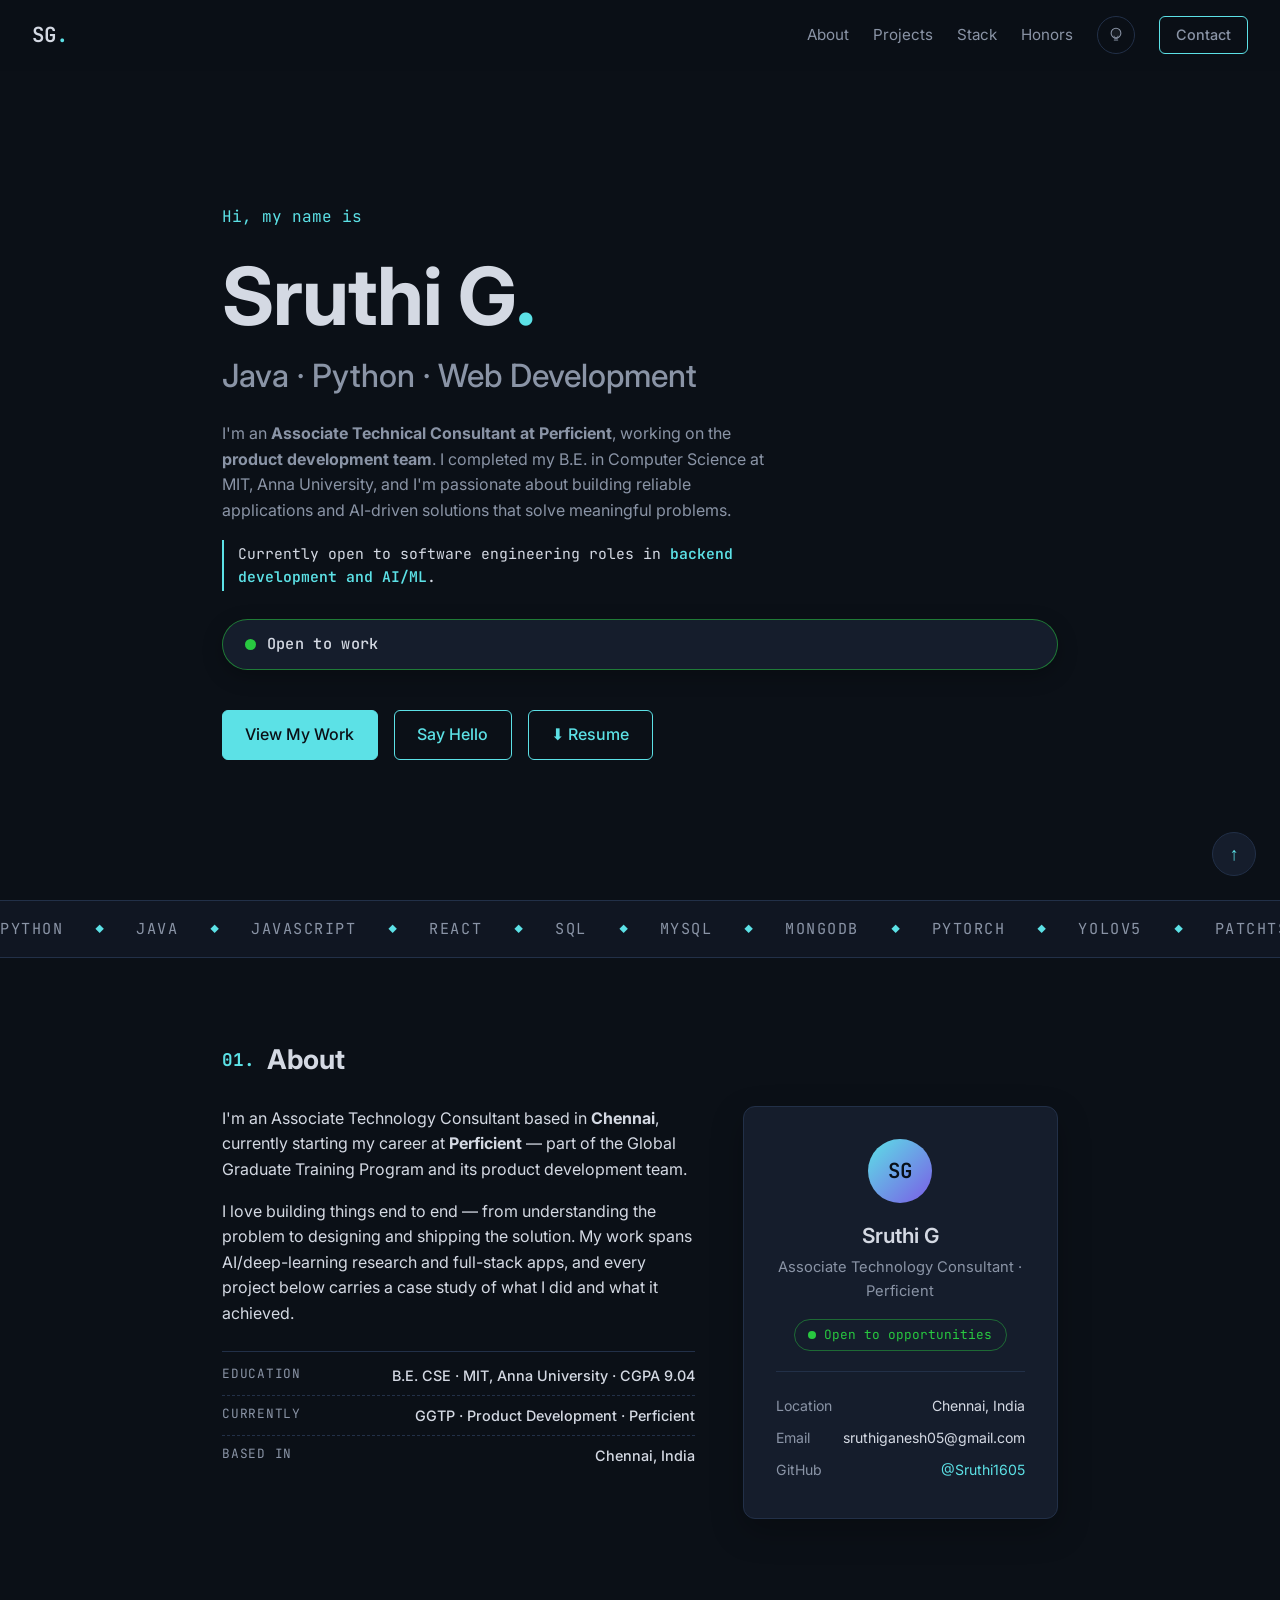
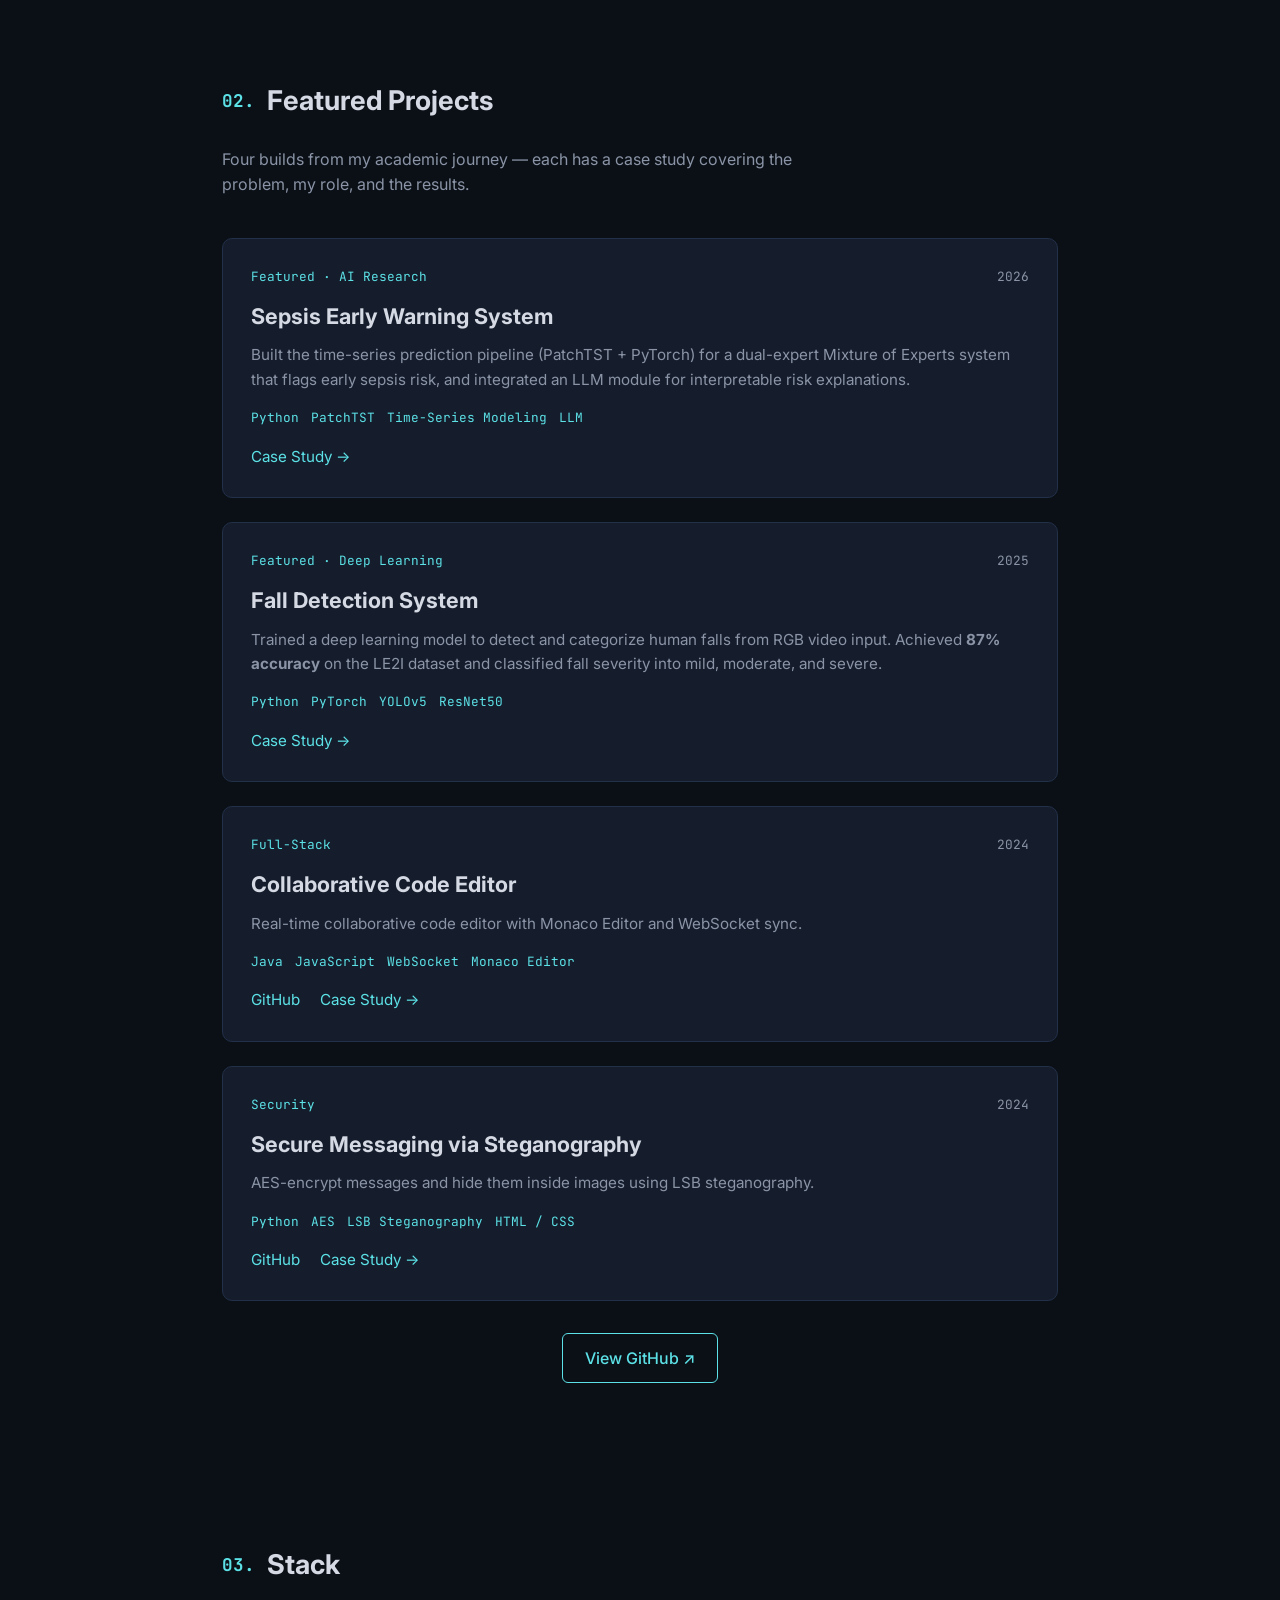
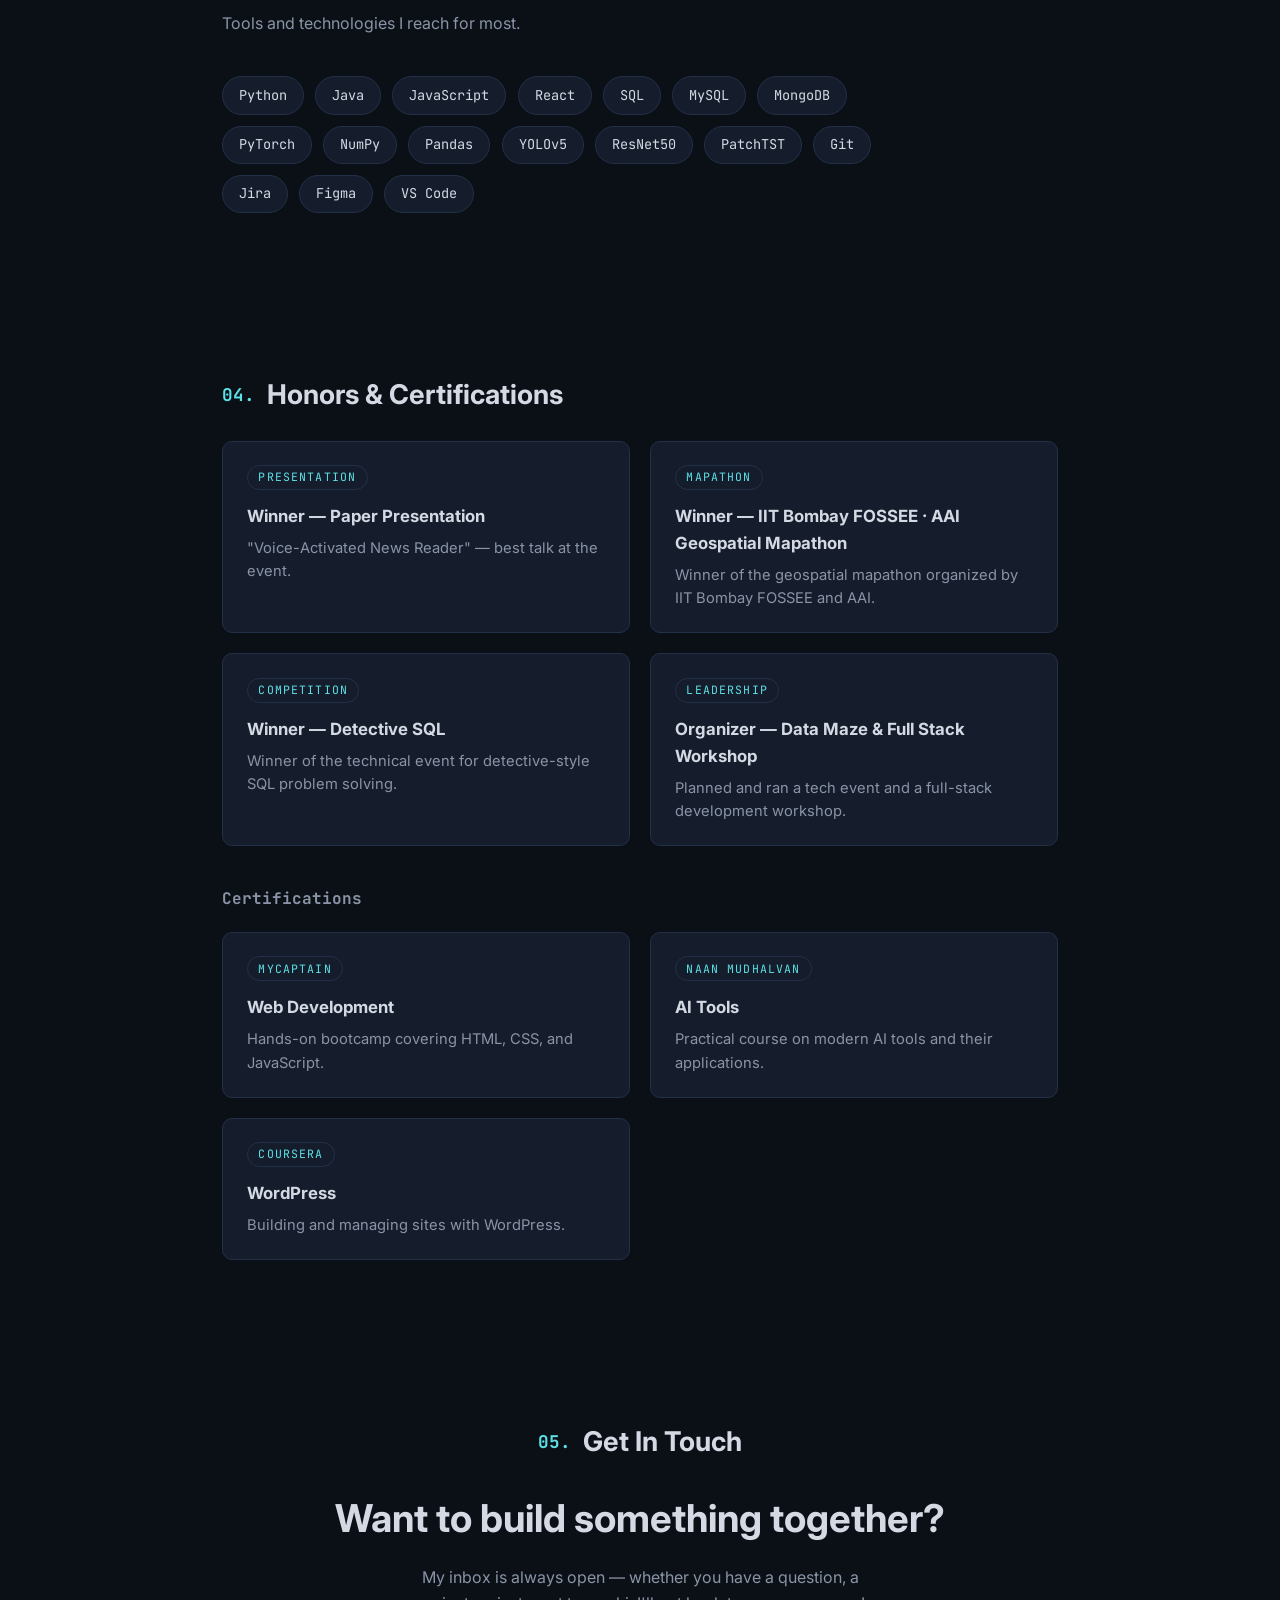
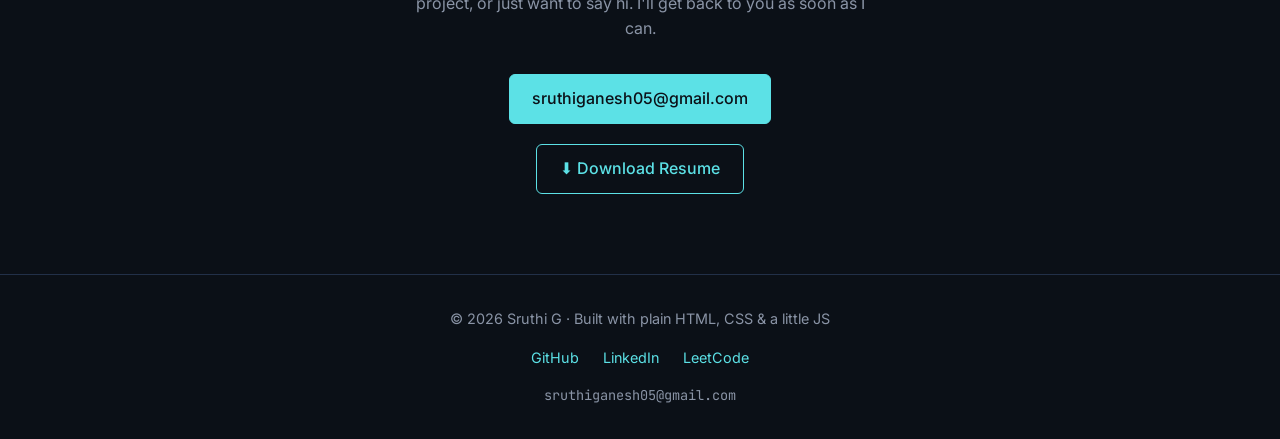
==== commit 58c1d7cf: "Update index.html" ====
--- a/index.html
+++ b/index.html
@@ -3,7 +3,7 @@
 <head>
   <meta charset="UTF-8" />
   <meta name="viewport" content="width=device-width, initial-scale=1.0" />
-  <title>Sruthi G · Associate Technology Consultant</title>
+  <title>Sruthi G · Associate Technical Consultant</title>
   <meta name="description" content="Portfolio of Sruthi G, Associate Technology Consultant at Perficient." />
   <link rel="stylesheet" href="style.css" />
   <link rel="preconnect" href="https://fonts.googleapis.com" />
@@ -43,9 +43,9 @@
   <section id="home" class="hero">
     <p class="hero-kicker">Hi, my name is</p>
     <h1 class="hero-name">Sruthi G<span class="accent">.</span></h1>
-    <h2 class="hero-tagline">Associate Technology Consultant · Java · Python · Web Development</h2>
+    <h2 class="hero-tagline">Java · Python · Web Development</h2>
     <p class="hero-desc">
-      I'm an <strong>Associate Technology Consultant at Perficient</strong>,
+      I'm an <strong>Associate Technical Consultant at Perficient</strong>,
       working on the <strong>product development team</strong>. I completed my
       B.E. in Computer Science at MIT, Anna University, and I'm passionate about
       building reliable applications and AI-driven solutions that solve
@@ -306,4 +306,4 @@
 
   <script src="script.js"></script>
 </body>
-</html>+</html>
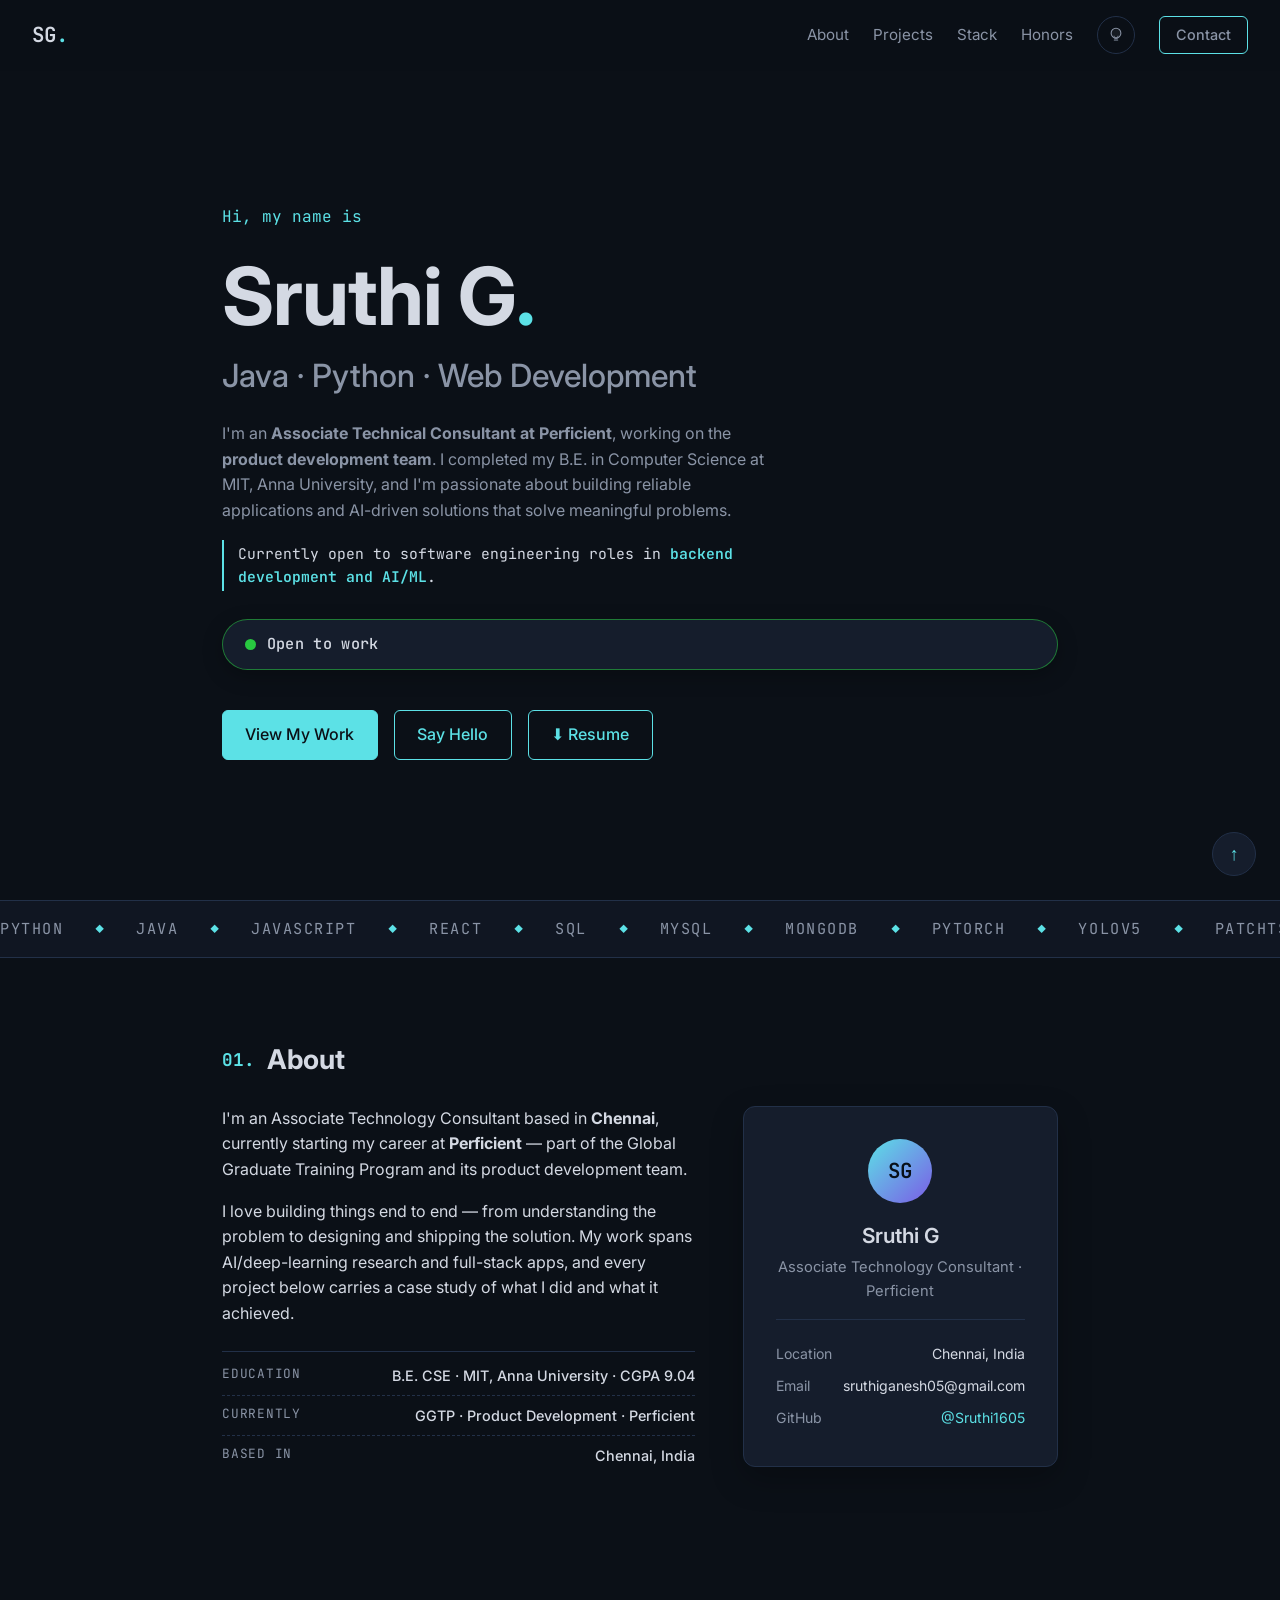
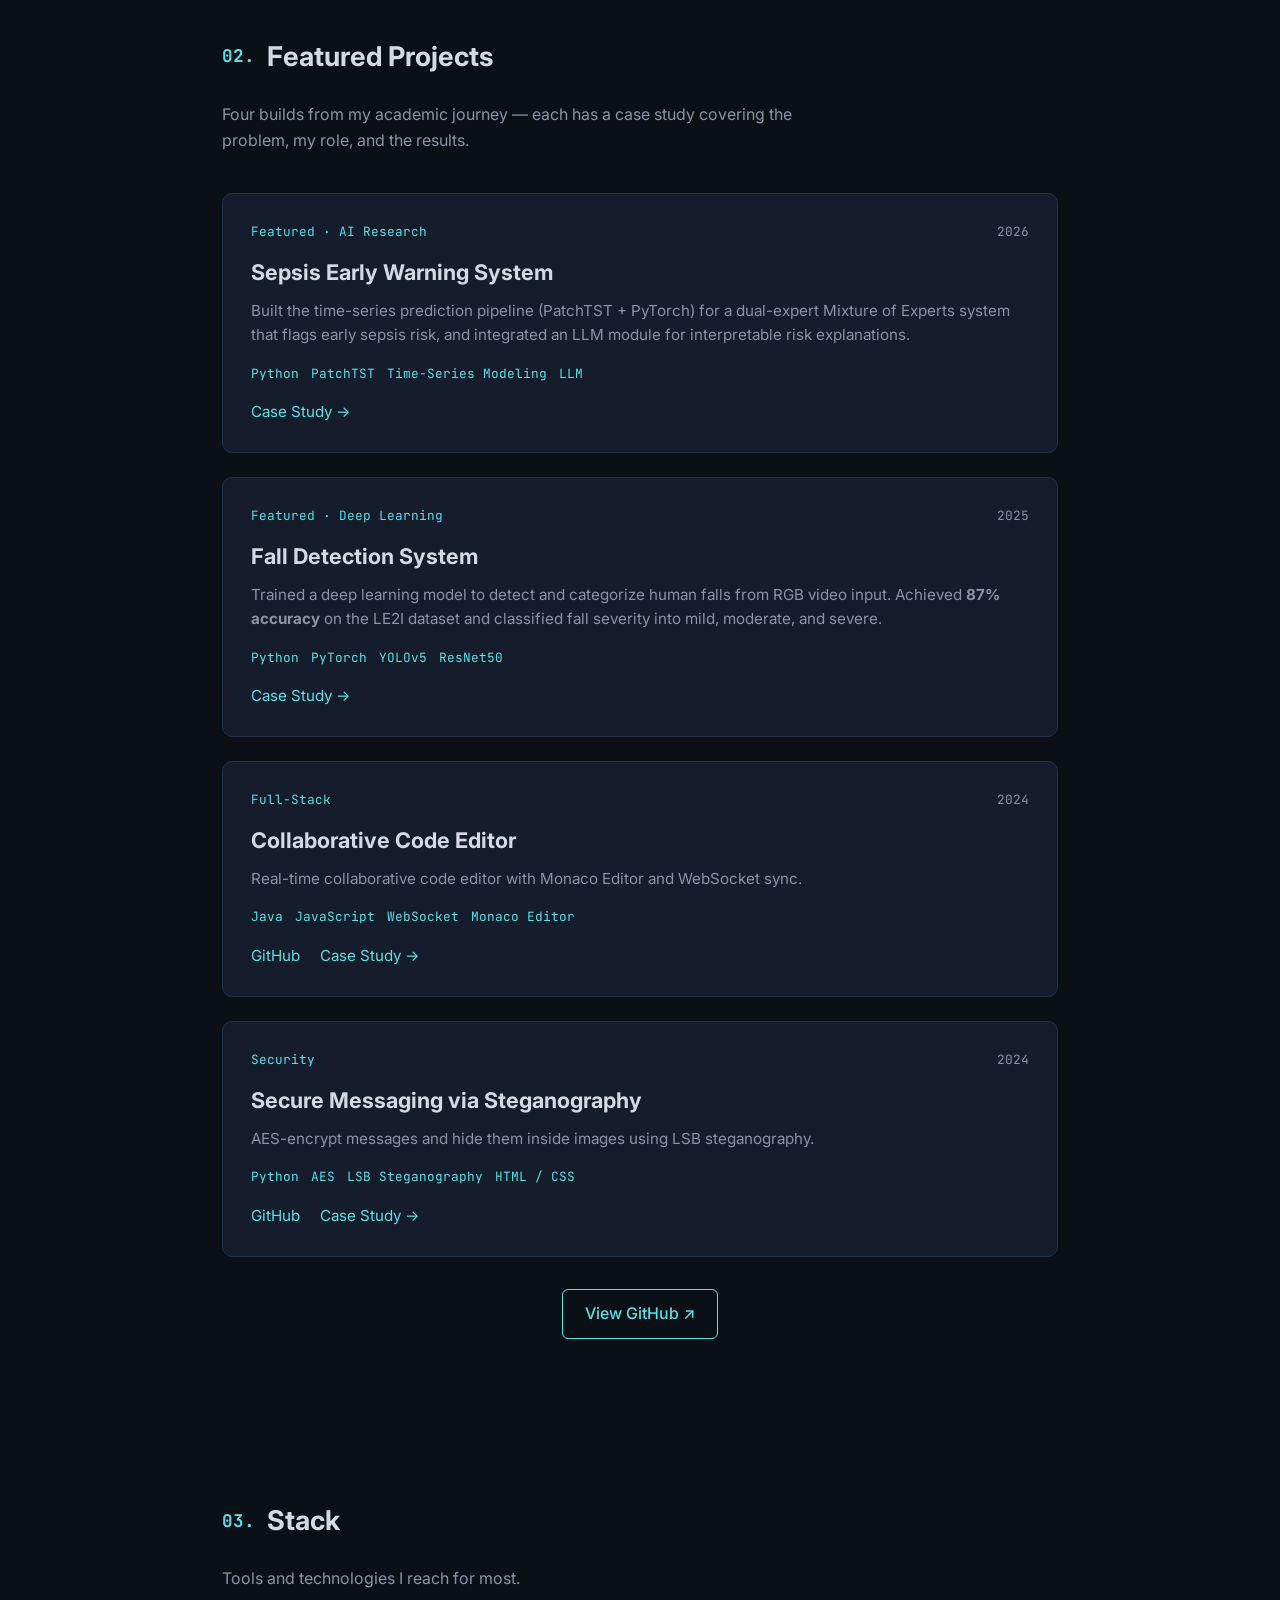
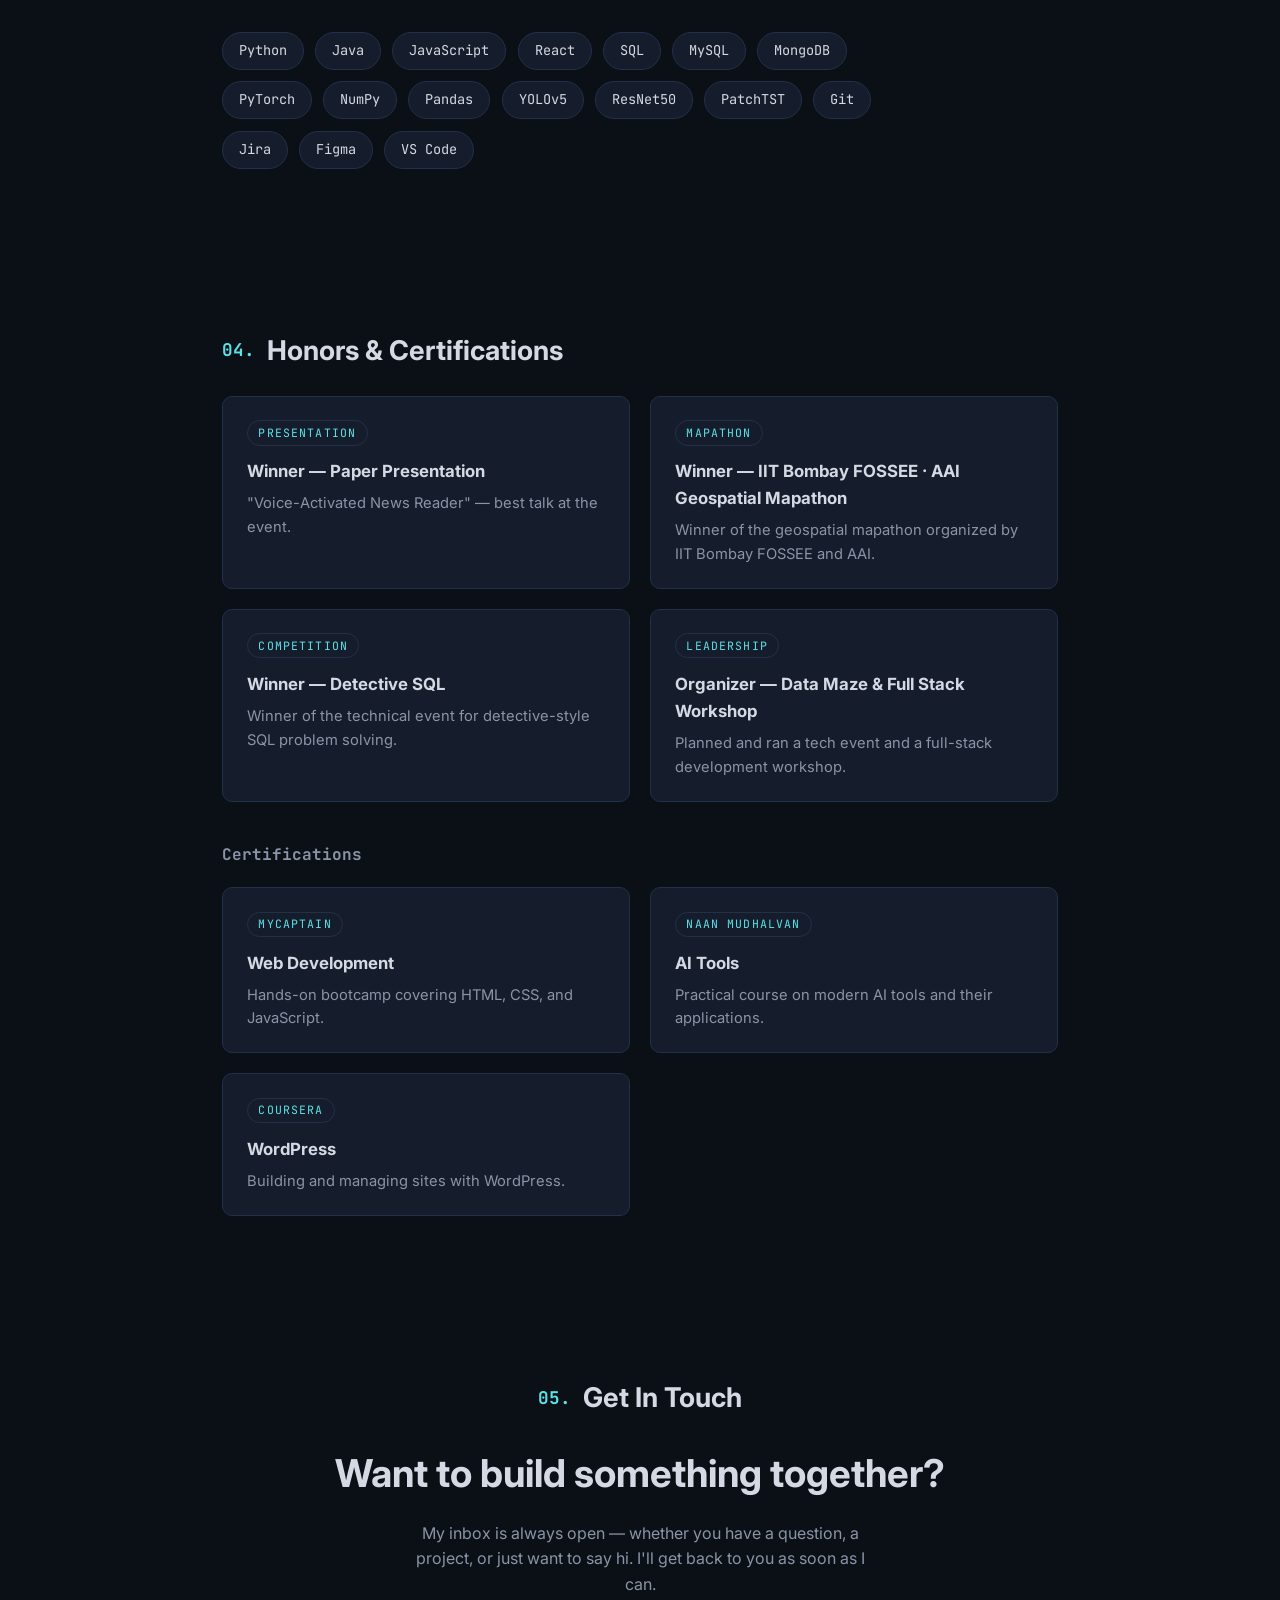
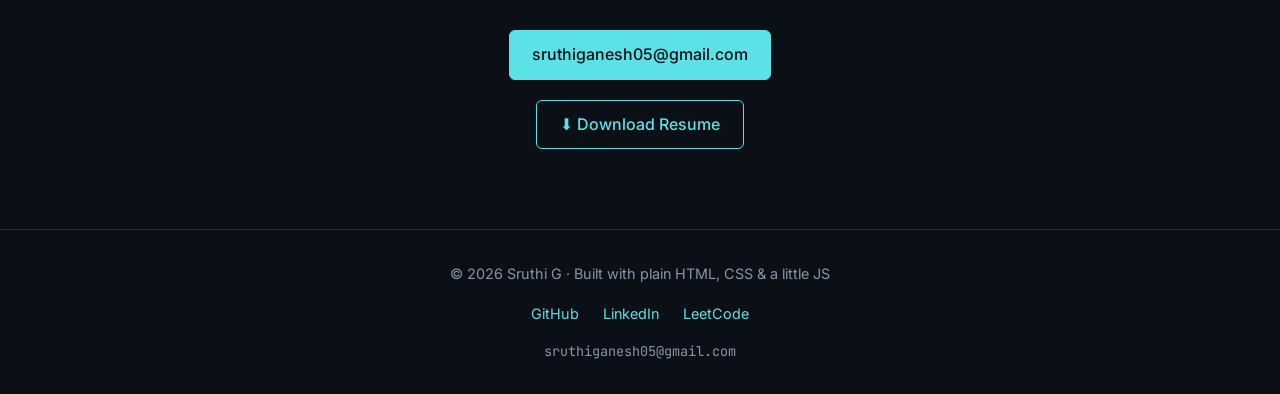
==== commit e1d29eba: "Remove duplicate status chip from profile card" ====
--- a/index.html
+++ b/index.html
@@ -100,10 +100,6 @@
         <div class="profile-initials">SG</div>
         <p class="profile-name">Sruthi G</p>
         <p class="profile-role">Associate Technology Consultant · Perficient</p>
-        <span class="profile-chip" id="profileChip" role="button" tabindex="0" title="Click to toggle your availability status">
-          <span class="status-dot" aria-hidden="true"></span>
-          <span class="profile-chip-text" id="profileChipText">Open to opportunities</span>
-        </span>
         <ul class="profile-meta">
           <li><span class="meta-label">Location</span><span>Chennai, India</span></li>
           <li><span class="meta-label">Email</span><span>sruthiganesh05@gmail.com</span></li>
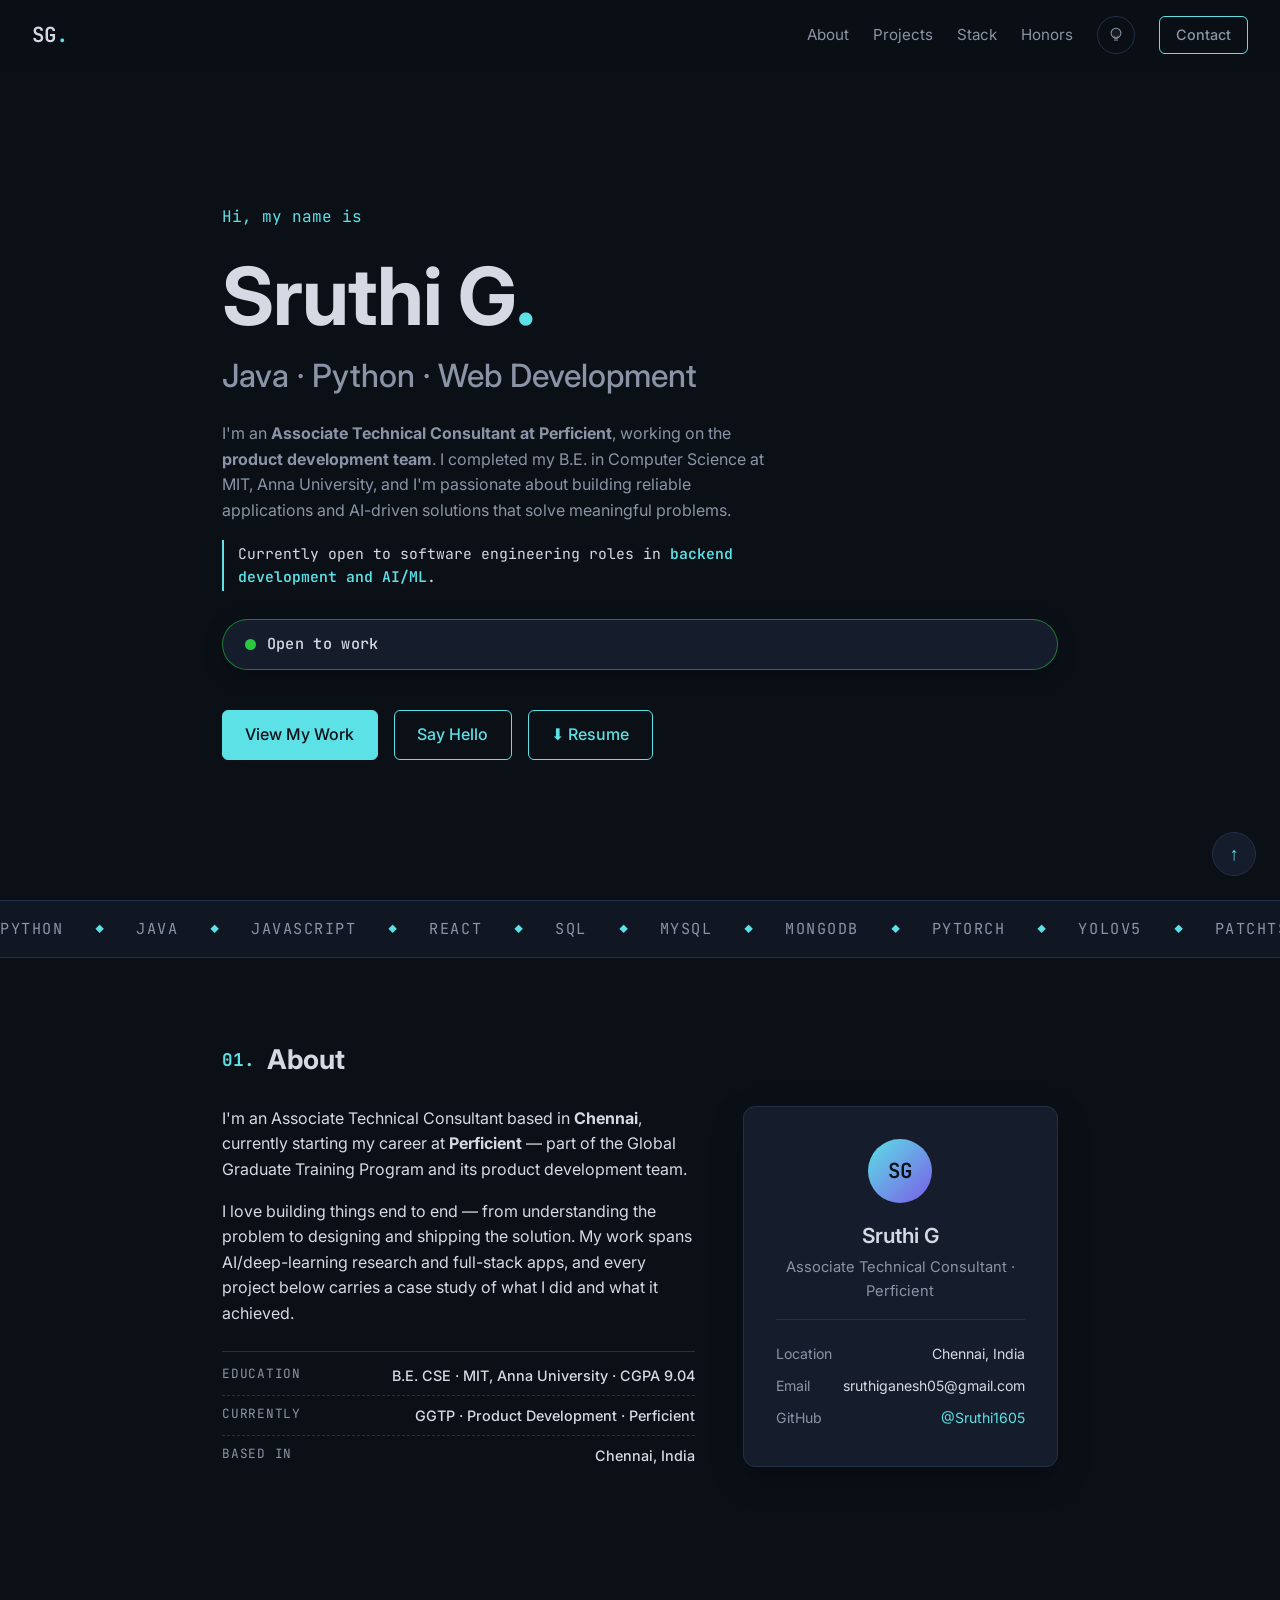
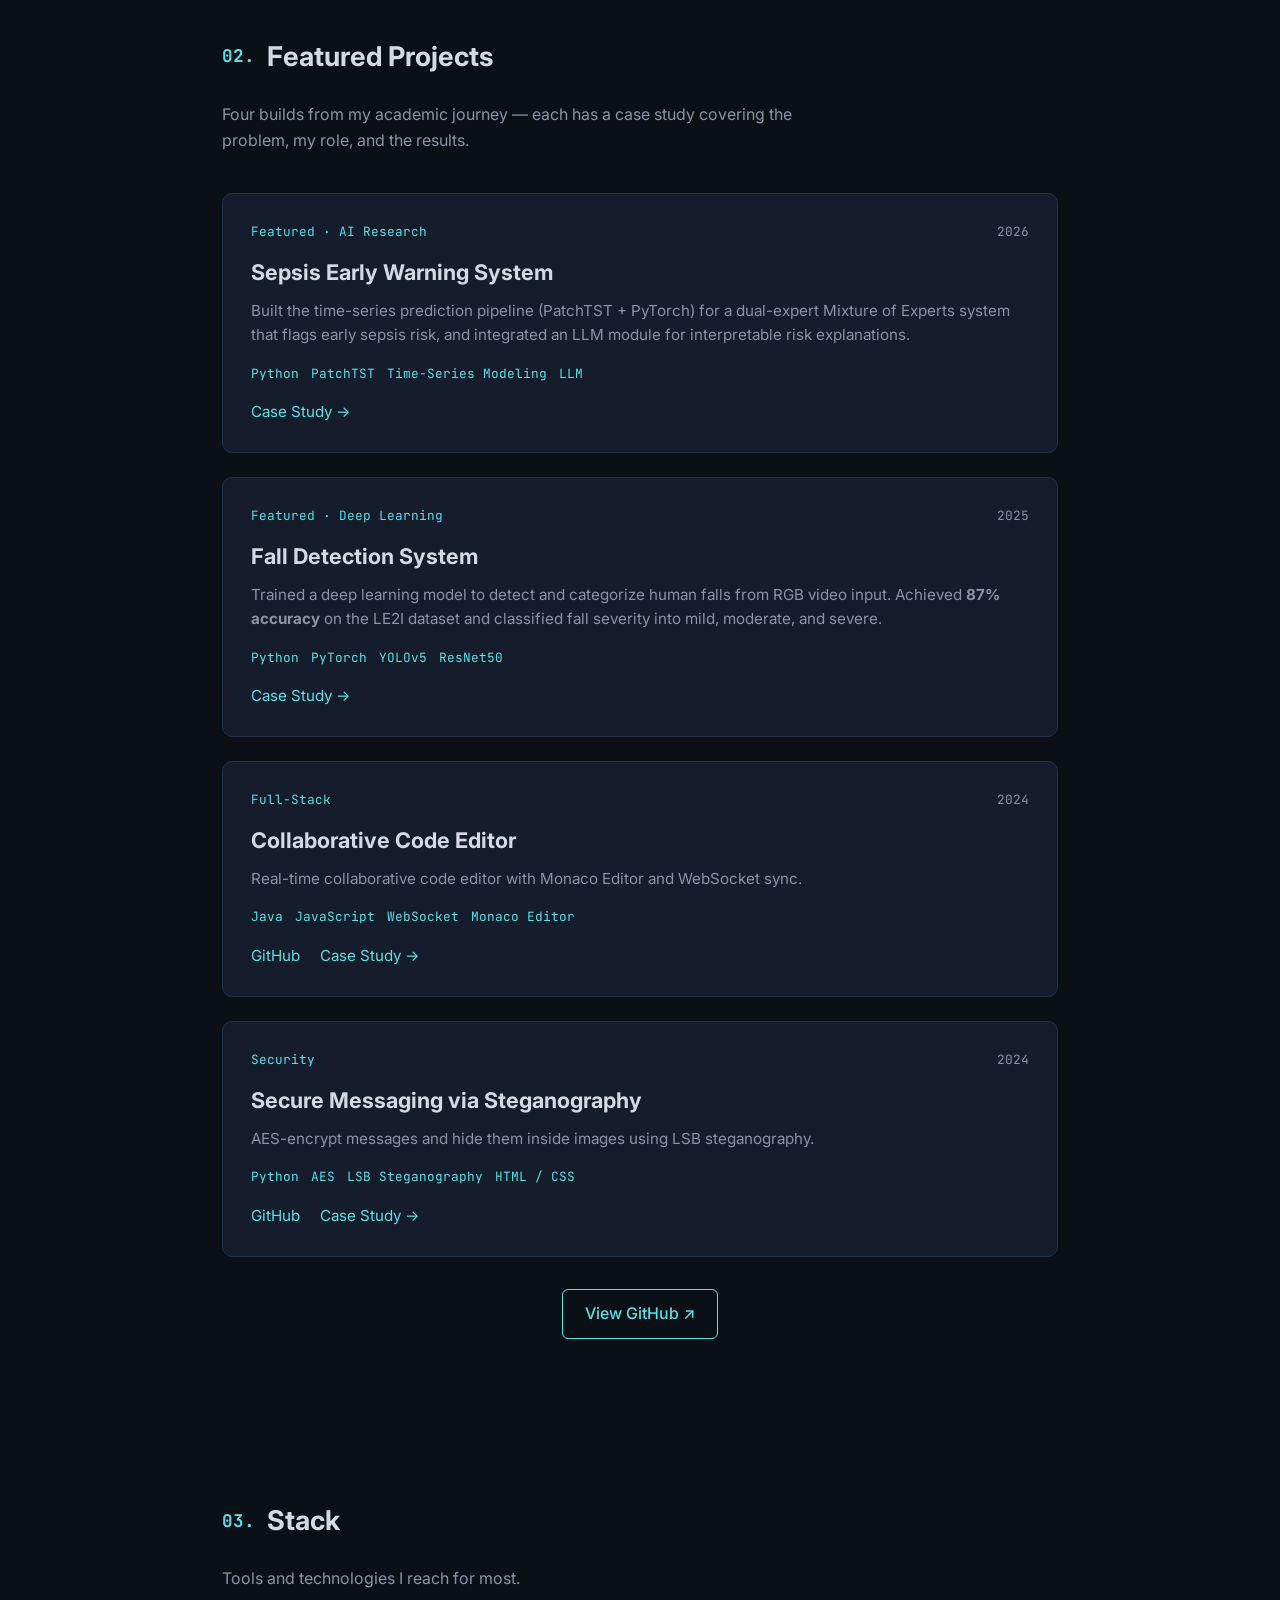
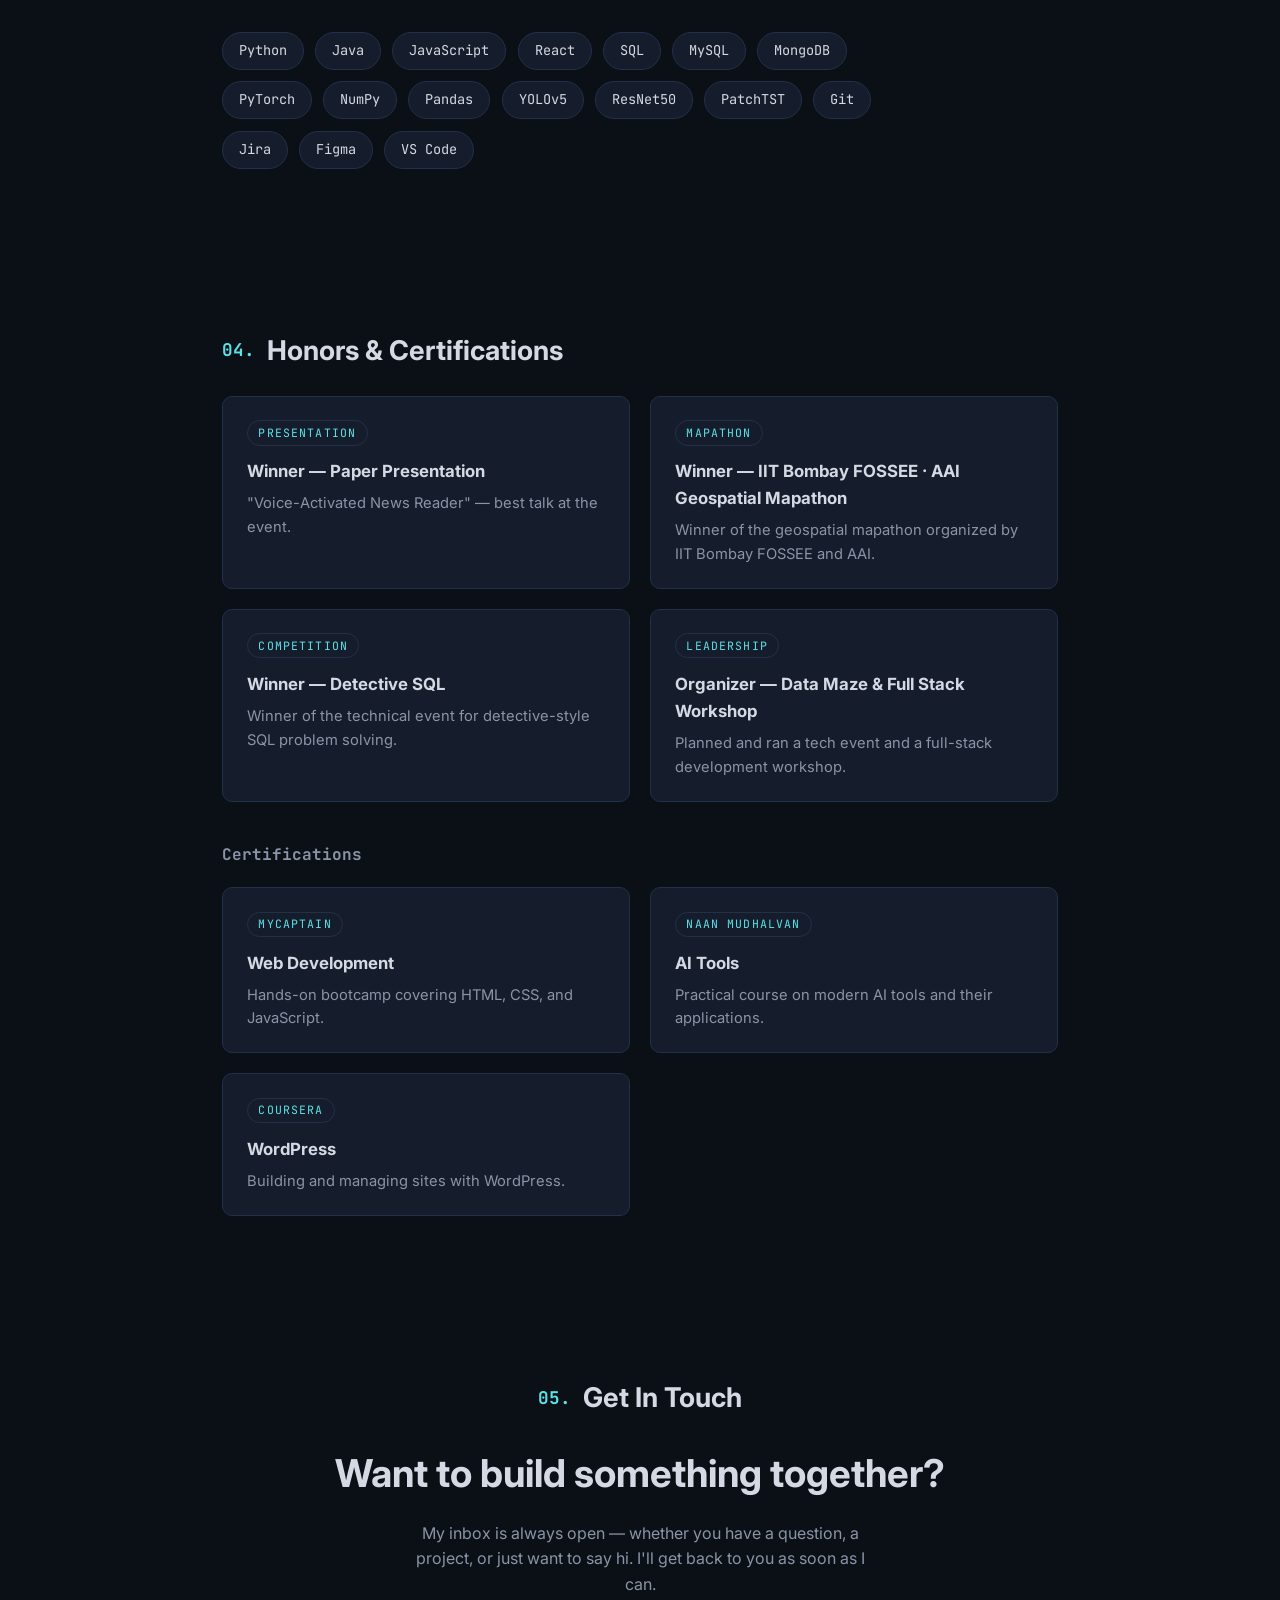
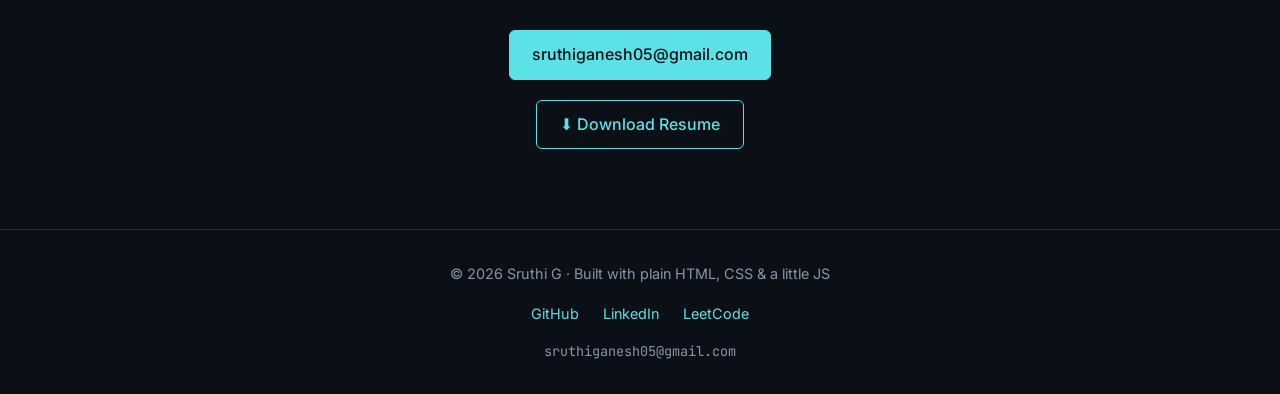
==== commit a75cf2c8: "Update index.html" ====
--- a/index.html
+++ b/index.html
@@ -80,7 +80,7 @@
     <div class="about-grid">
       <div class="about-text">
         <p>
-          I'm an Associate Technology Consultant based in <strong>Chennai</strong>,
+          I'm an Associate Technical Consultant based in <strong>Chennai</strong>,
           currently starting my career at <strong>Perficient</strong> — part of
           the Global Graduate Training Program and its product development team.
         </p>
@@ -99,7 +99,7 @@
       <div class="profile-card" aria-label="Quick profile">
         <div class="profile-initials">SG</div>
         <p class="profile-name">Sruthi G</p>
-        <p class="profile-role">Associate Technology Consultant · Perficient</p>
+        <p class="profile-role">Associate Technical Consultant · Perficient</p>
         <ul class="profile-meta">
           <li><span class="meta-label">Location</span><span>Chennai, India</span></li>
           <li><span class="meta-label">Email</span><span>sruthiganesh05@gmail.com</span></li>
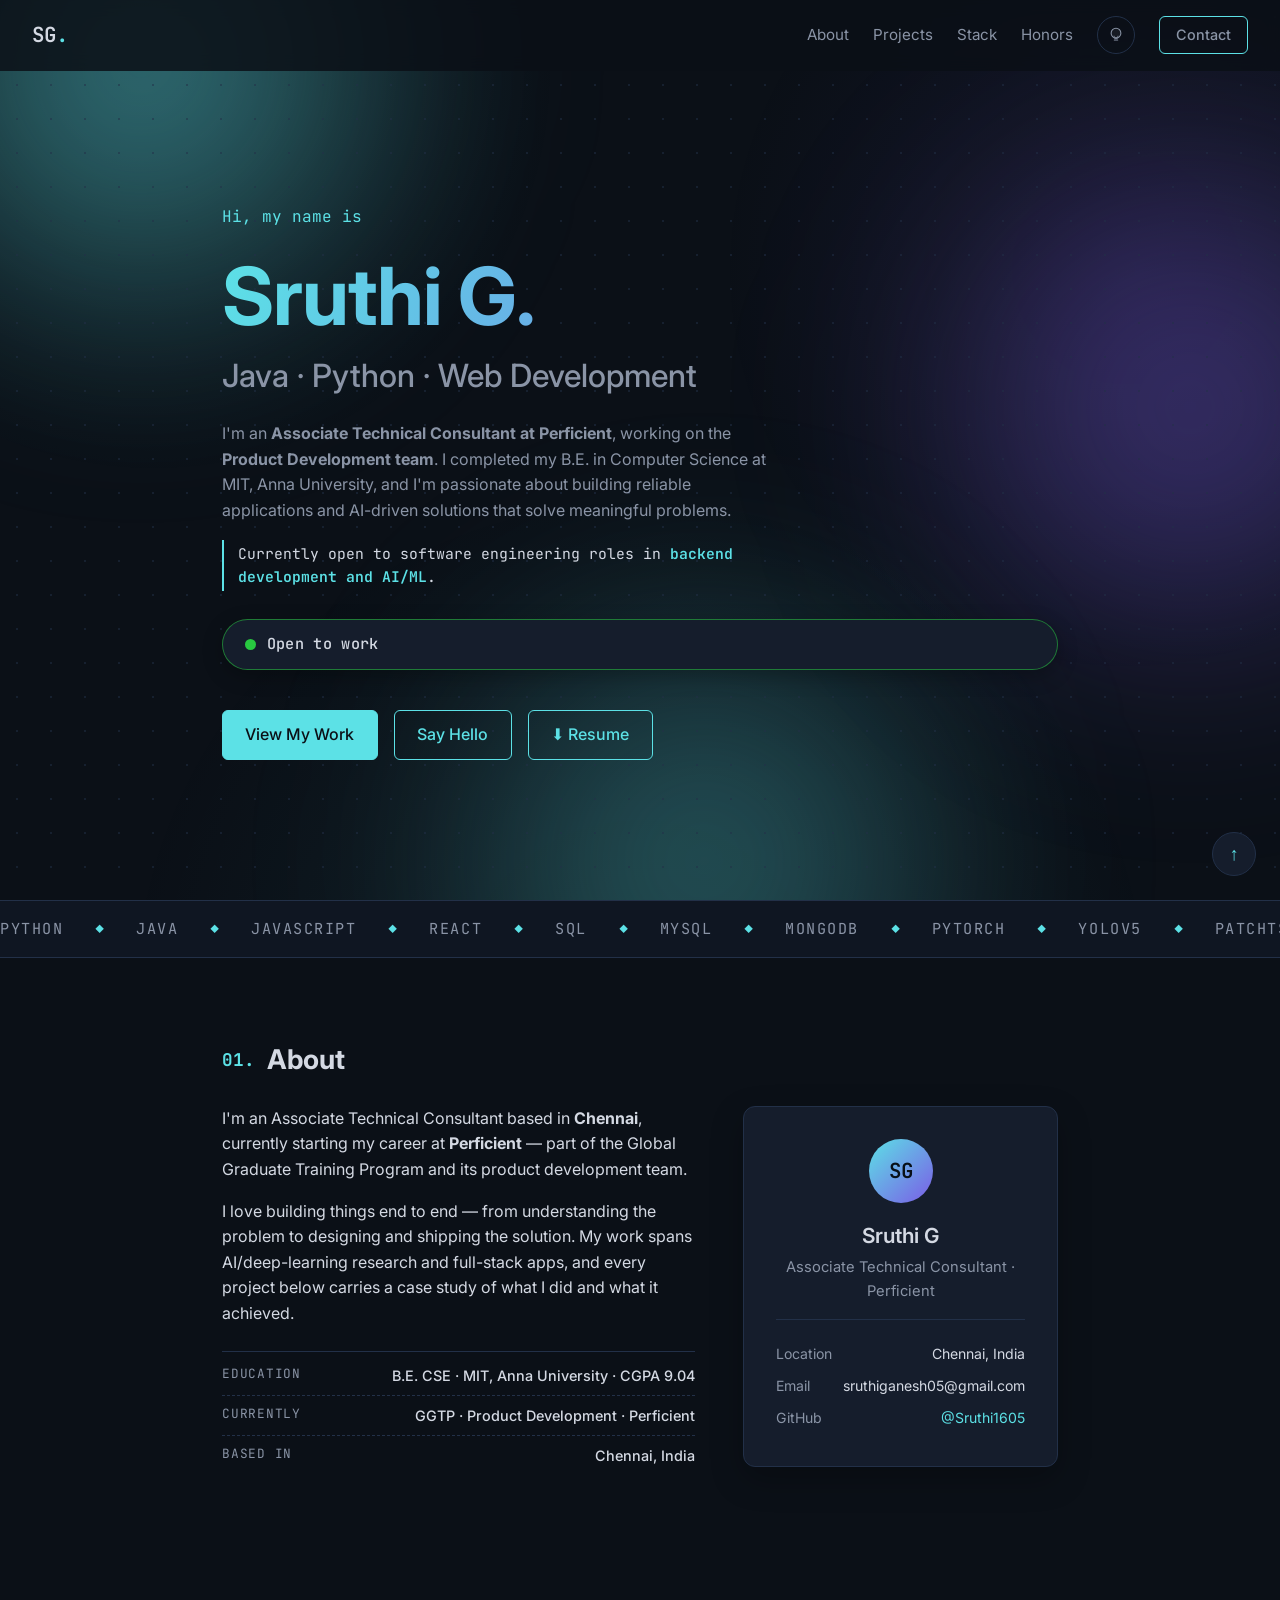
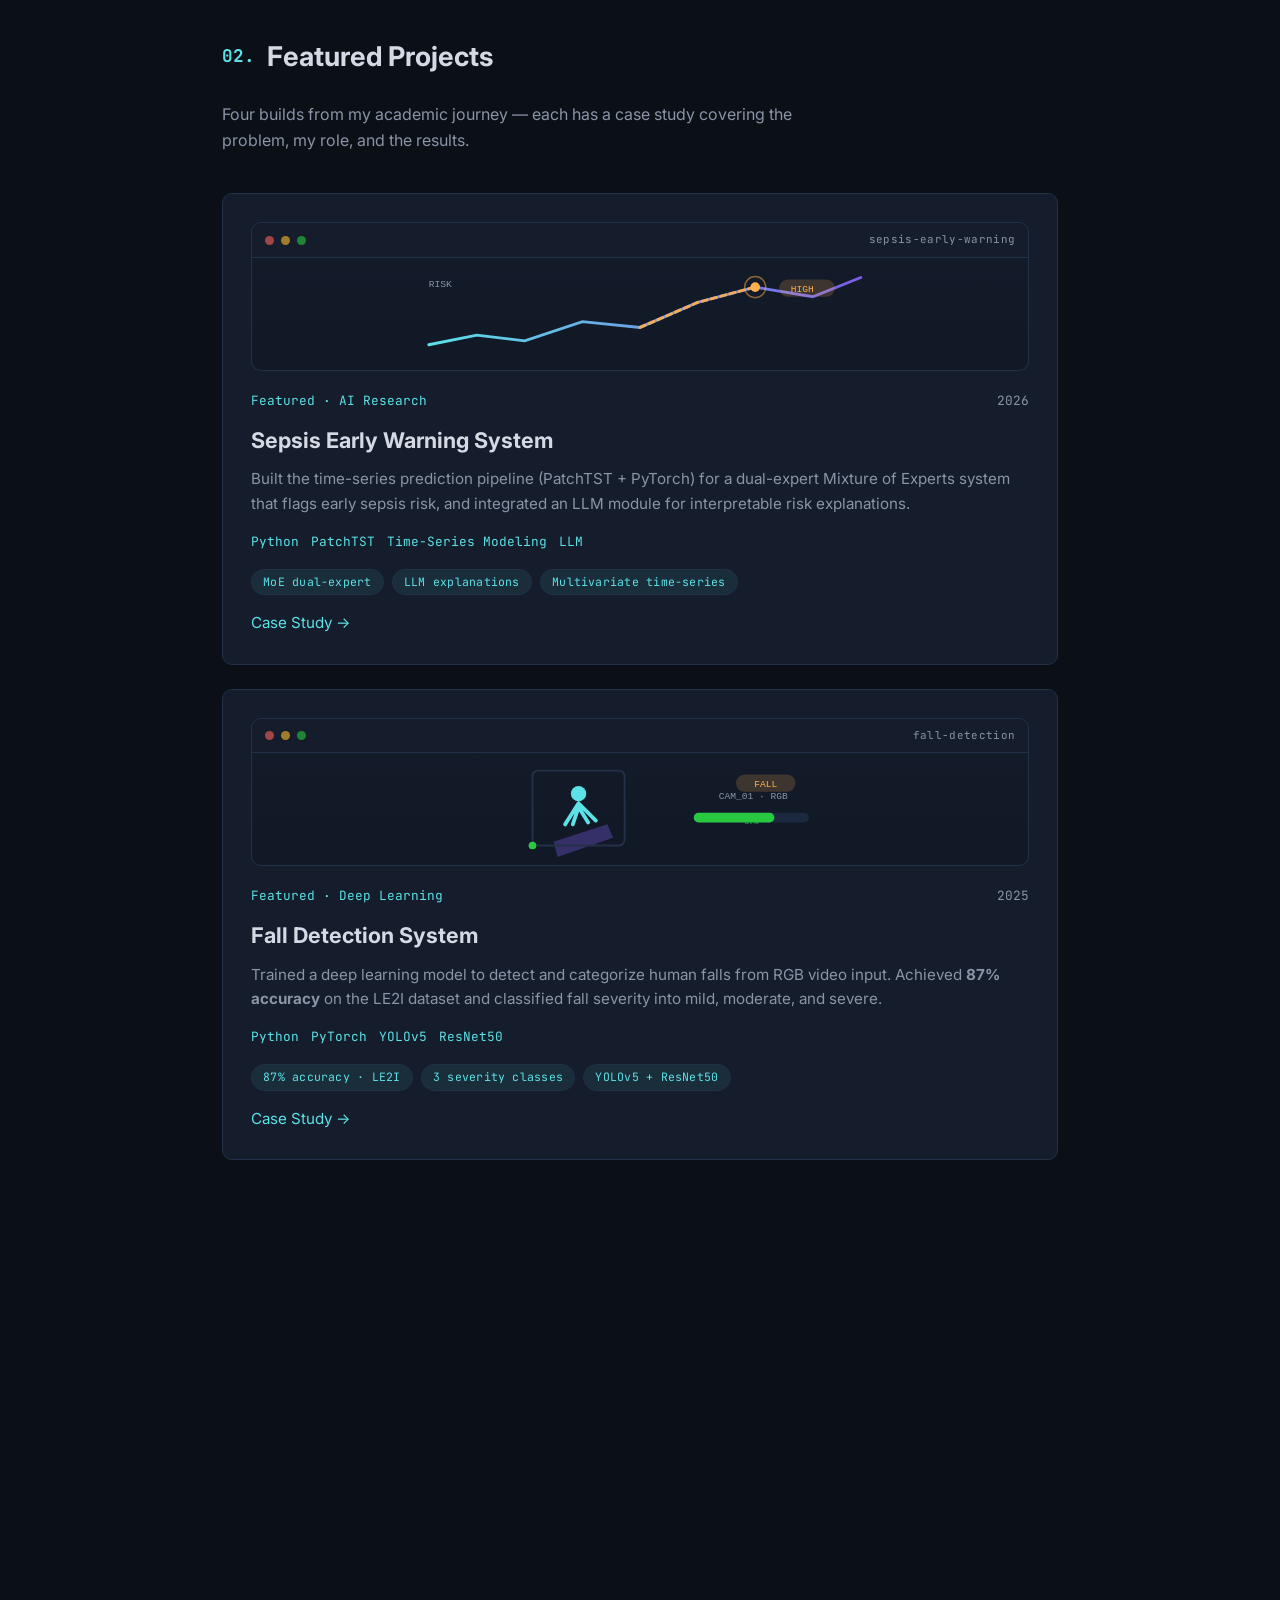
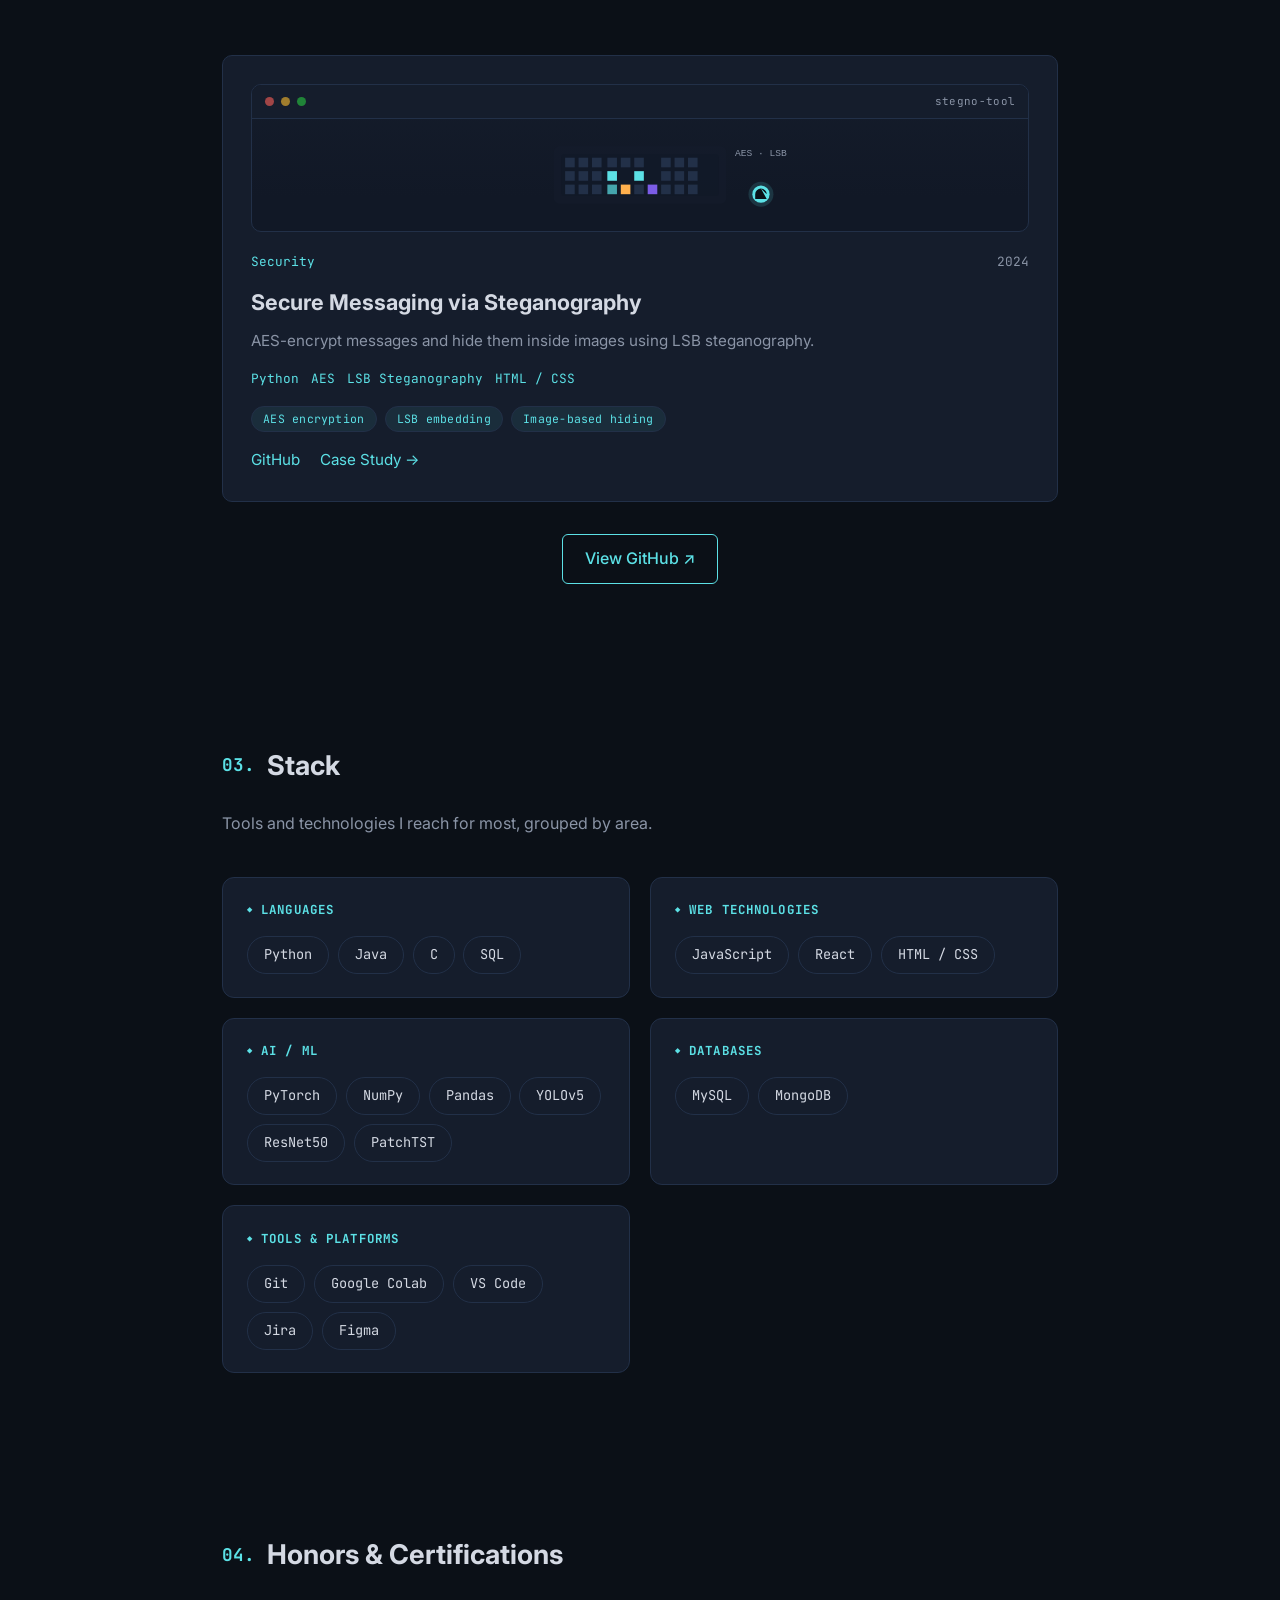
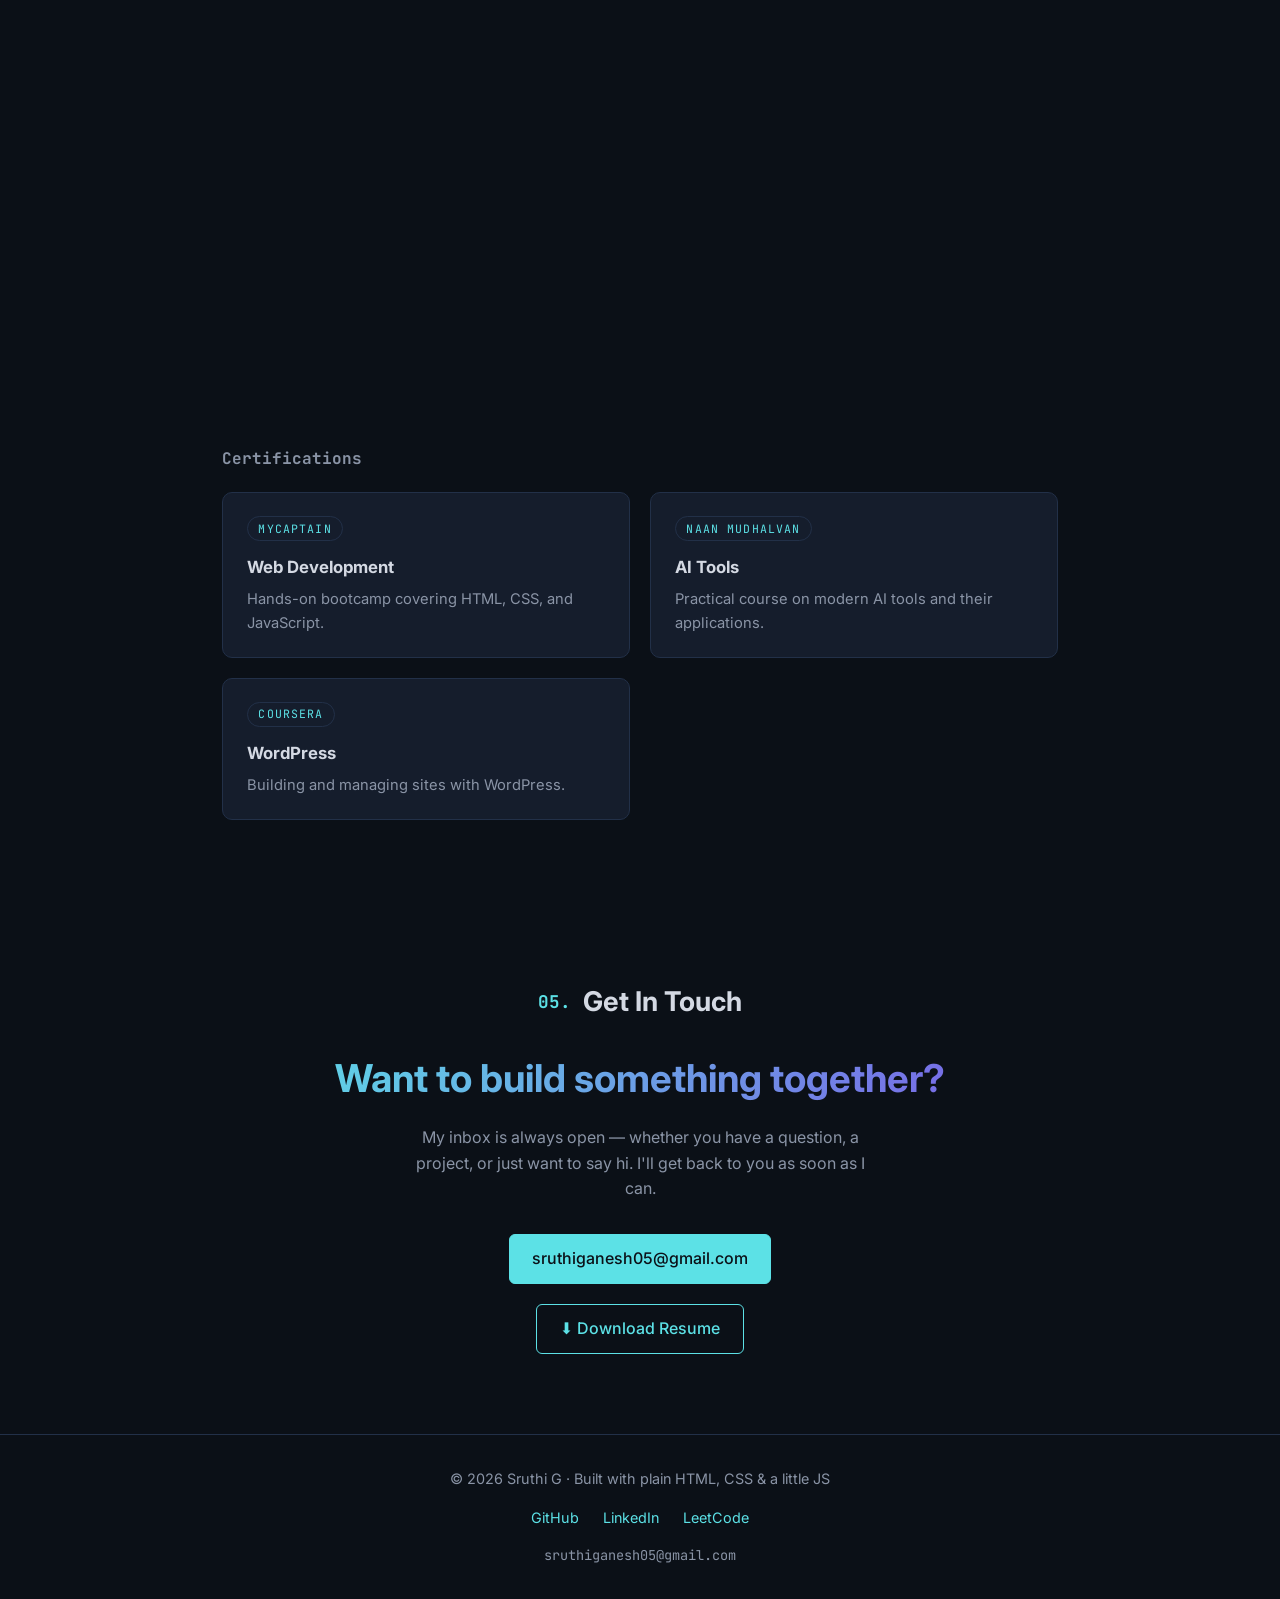
==== commit f940f0d6: "Add eye-catchy visuals: aurora background, project thumbnails, scrollspy, grouped stack, card tilt" ====
--- a/index.html
+++ b/index.html
@@ -4,7 +4,7 @@
   <meta charset="UTF-8" />
   <meta name="viewport" content="width=device-width, initial-scale=1.0" />
   <title>Sruthi G · Associate Technical Consultant</title>
-  <meta name="description" content="Portfolio of Sruthi G, Associate Technology Consultant at Perficient." />
+  <meta name="description" content="Portfolio of Sruthi G, Associate Technical Consultant at Perficient." />
   <link rel="stylesheet" href="style.css" />
   <link rel="preconnect" href="https://fonts.googleapis.com" />
   <link rel="preconnect" href="https://fonts.gstatic.com" crossorigin />
@@ -18,6 +18,12 @@
   </script>
 </head>
 <body>
+  <div class="aurora" aria-hidden="true">
+    <span class="aurora-blob a1"></span>
+    <span class="aurora-blob a2"></span>
+    <span class="aurora-blob a3"></span>
+    <div class="aurora-grid"></div>
+  </div>
   <div class="scroll-progress" id="scrollProgress"></div>
   <header class="nav">
     <a class="nav-logo" href="#home">SG<span class="accent">.</span></a>
@@ -46,7 +52,7 @@
     <h2 class="hero-tagline">Java · Python · Web Development</h2>
     <p class="hero-desc">
       I'm an <strong>Associate Technical Consultant at Perficient</strong>,
-      working on the <strong>product development team</strong>. I completed my
+      working on the <strong>Product Development team</strong>. I completed my
       B.E. in Computer Science at MIT, Anna University, and I'm passionate about
       building reliable applications and AI-driven solutions that solve
       meaningful problems.
@@ -118,6 +124,26 @@
     </p>
 
     <article class="project-card reveal">
+      <div class="project-thumb">
+        <div class="thumb-bar"><span></span><span></span><span></span><em>sepsis-early-warning</em></div>
+        <div class="thumb-body">
+          <svg viewBox="0 0 480 100" preserveAspectRatio="xMidYMid meet" role="img" aria-label="Chart preview">
+            <defs>
+              <linearGradient id="gSep" x1="0" y1="0" x2="1" y2="0">
+                <stop offset="0%" style="stop-color:var(--accent)"/>
+                <stop offset="100%" style="stop-color:var(--accent-2)"/>
+              </linearGradient>
+            </defs>
+            <path d="M20 82 L70 72 L120 78 L180 58 L240 64 L300 38 L360 22 L420 32 L470 12" fill="none" stroke="url(#gSep)" stroke-width="3" stroke-linecap="round"/>
+            <path d="M240 64 L300 38 L360 22" fill="none" stroke="#ffb04d" stroke-width="3" stroke-linecap="round" stroke-dasharray="6 4" opacity=".9"/>
+            <circle cx="360" cy="22" r="5" fill="#ffb04d"/>
+            <circle cx="360" cy="22" r="11" fill="none" stroke="#ffb04d" stroke-width="1.5" opacity=".5"/>
+            <text x="20" y="22" style="fill:var(--muted)" font-family="monospace" font-size="10">RISK</text>
+            <rect x="385" y="14" width="58" height="18" rx="9" style="fill:rgba(255,176,77,0.18)"/>
+            <text x="409" y="27" style="fill:#ffb04d" font-family="monospace" font-size="10" text-anchor="middle">HIGH</text>
+          </svg>
+        </div>
+      </div>
       <div class="project-meta">
         <span class="project-tag">Featured · AI Research</span>
         <span class="project-year">2026</span>
@@ -134,12 +160,35 @@
         <li>Time-Series Modeling</li>
         <li>LLM</li>
       </ul>
+      <ul class="project-stats">
+        <li>MoE dual-expert</li>
+        <li>LLM explanations</li>
+        <li>Multivariate time-series</li>
+      </ul>
       <div class="project-links">
         <a href="case-studies/sepsis-early-warning.html" aria-label="Case study">Case Study →</a>
       </div>
     </article>
 
     <article class="project-card reveal">
+      <div class="project-thumb">
+        <div class="thumb-bar"><span></span><span></span><span></span><em>fall-detection</em></div>
+        <div class="thumb-body">
+          <svg viewBox="0 0 480 100" preserveAspectRatio="xMidYMid meet" role="img" aria-label="Video frame preview">
+            <path d="M150 84 l56 -18 6 14 -58 20 z" style="fill:var(--accent-2)" opacity=".35"/>
+            <circle cx="176" cy="34" r="8" style="fill:var(--accent)"/>
+            <path d="M176 44 l-14 22 M176 44 l18 18 M176 48 l-6 18 M176 48 l10 16" stroke="var(--accent)" stroke-width="4" stroke-linecap="round"/>
+            <rect x="128" y="10" width="96" height="78" rx="6" fill="none" stroke="var(--border)" stroke-width="2"/>
+            <circle cx="128" cy="88" r="4" style="fill:#28c840"/>
+            <text x="322" y="40" style="fill:var(--muted)" font-family="monospace" font-size="10">CAM_01 · RGB</text>
+            <rect x="296" y="54" width="120" height="10" rx="5" style="fill:var(--border)" opacity=".7"/>
+            <rect x="296" y="54" width="84" height="10" rx="5" style="fill:#28c840"/>
+            <text x="356" y="66" style="fill:#28c840" font-family="monospace" font-size="8" text-anchor="middle">87%</text>
+            <rect x="340" y="14" width="62" height="18" rx="9" style="fill:rgba(255,176,77,0.18)"/>
+            <text x="371" y="27" style="fill:#ffb04d" font-family="monospace" font-size="10" text-anchor="middle">FALL</text>
+          </svg>
+        </div>
+      </div>
       <div class="project-meta">
         <span class="project-tag">Featured · Deep Learning</span>
         <span class="project-year">2025</span>
@@ -156,12 +205,39 @@
         <li>YOLOv5</li>
         <li>ResNet50</li>
       </ul>
+      <ul class="project-stats">
+        <li>87% accuracy · LE2I</li>
+        <li>3 severity classes</li>
+        <li>YOLOv5 + ResNet50</li>
+      </ul>
       <div class="project-links">
         <a href="case-studies/fall-detection.html" aria-label="Case study">Case Study →</a>
       </div>
     </article>
 
     <article class="project-card reveal">
+      <div class="project-thumb">
+        <div class="thumb-bar"><span></span><span></span><span></span><em>collab-editor</em></div>
+        <div class="thumb-body">
+          <svg viewBox="0 0 480 100" preserveAspectRatio="xMidYMid meet" role="img" aria-label="Code editor preview">
+            <rect x="0" y="0" width="34" height="100" style="fill:var(--bg-alt)" opacity=".85"/>
+            <text x="10" y="20" style="fill:var(--muted)" font-family="monospace" font-size="8">1</text>
+            <text x="10" y="36" style="fill:var(--muted)" font-family="monospace" font-size="8">2</text>
+            <text x="10" y="52" style="fill:var(--muted)" font-family="monospace" font-size="8">3</text>
+            <text x="10" y="68" style="fill:var(--muted)" font-family="monospace" font-size="8">4</text>
+            <text x="10" y="84" style="fill:var(--muted)" font-family="monospace" font-size="8">5</text>
+            <rect x="46" y="14" width="96" height="9" rx="4.5" style="fill:var(--accent)"/>
+            <rect x="46" y="30" width="150" height="9" rx="4.5" style="fill:var(--muted)" opacity=".6"/>
+            <rect x="46" y="46" width="118" height="9" rx="4.5" style="fill:var(--accent-2)"/>
+            <rect x="46" y="62" width="170" height="9" rx="4.5" style="fill:var(--muted)" opacity=".45"/>
+            <rect x="46" y="78" width="82" height="9" rx="4.5" style="fill:var(--accent)" opacity=".8"/>
+            <rect x="352" y="60" width="96" height="26" rx="6" style="fill:var(--border)" opacity=".5"/>
+            <circle cx="370" cy="73" r="7" style="fill:var(--accent)"/>
+            <rect x="382" y="69" width="54" height="8" rx="4" style="fill:var(--muted)" opacity=".7"/>
+            <text x="371" y="77" style="fill:var(--bg)" font-family="monospace" font-size="9" text-anchor="middle">&#9679;</text>
+          </svg>
+        </div>
+      </div>
       <div class="project-meta">
         <span class="project-tag">Full-Stack</span>
         <span class="project-year">2024</span>
@@ -177,6 +253,11 @@
         <li>WebSocket</li>
         <li>Monaco Editor</li>
       </ul>
+      <ul class="project-stats">
+        <li>Real-time sync</li>
+        <li>Monaco-powered</li>
+        <li>Multi-user sessions</li>
+      </ul>
       <div class="project-links">
         <a href="https://github.com/Sruthi1605/Collaborative-Code-Editor" aria-label="View source on GitHub">GitHub</a>
         <a href="case-studies/collaborative-code-editor.html" aria-label="Case study">Case Study →</a>
@@ -184,6 +265,29 @@
     </article>
 
     <article class="project-card reveal">
+      <div class="project-thumb">
+        <div class="thumb-bar"><span></span><span></span><span></span><em>stegno-tool</em></div>
+        <div class="thumb-body">
+          <svg viewBox="0 0 480 100" preserveAspectRatio="xMidYMid meet" role="img" aria-label="Steganography preview">
+            <rect x="150" y="20" width="180" height="60" rx="6" style="fill:var(--panel)"/>
+            <rect x="158" y="28" width="164" height="44" rx="3" style="fill:var(--bg-alt)" opacity=".5"/>
+            <g fill="var(--border)">
+              <rect x="162" y="32" width="10" height="10"/><rect x="176" y="32" width="10" height="10"/><rect x="190" y="32" width="10" height="10"/><rect x="162" y="46" width="10" height="10"/><rect x="176" y="46" width="10" height="10"/><rect x="190" y="46" width="10" height="10"/><rect x="162" y="60" width="10" height="10"/><rect x="176" y="60" width="10" height="10"/><rect x="190" y="60" width="10" height="10"/>
+              <rect x="262" y="32" width="10" height="10"/><rect x="276" y="32" width="10" height="10"/><rect x="290" y="32" width="10" height="10"/><rect x="262" y="46" width="10" height="10"/><rect x="276" y="46" width="10" height="10"/><rect x="290" y="46" width="10" height="10"/><rect x="262" y="60" width="10" height="10"/><rect x="276" y="60" width="10" height="10"/><rect x="290" y="60" width="10" height="10"/>
+              <rect x="206" y="32" width="10" height="10"/><rect x="220" y="32" width="10" height="10"/><rect x="234" y="32" width="10" height="10"/><rect x="206" y="46" width="10" height="10"/><rect x="234" y="60" width="10" height="10"/>
+            </g>
+            <rect x="206" y="46" width="10" height="10" style="fill:var(--accent)"/>
+            <rect x="234" y="46" width="10" height="10" style="fill:var(--accent)"/>
+            <rect x="248" y="60" width="10" height="10" style="fill:var(--accent-2)"/>
+            <rect x="220" y="60" width="10" height="10" style="fill:#ffb04d"/>
+            <rect x="206" y="60" width="10" height="10" style="fill:var(--accent)" opacity=".7"/>
+            <circle cx="366" cy="70" r="13" style="fill:rgba(92,225,230,0.14)"/>
+            <circle cx="366" cy="70" r="9" style="fill:var(--accent)"/>
+            <path d="M366 64 a6 6 0 0 1 6 6 v5 M366 64 a-6 6 0 0 0 -6 6 v5 h12 v-5 z" style="fill:var(--bg)"/>
+            <text x="366" y="30" style="fill:var(--muted)" font-family="monospace" font-size="10" text-anchor="middle">AES · LSB</text>
+          </svg>
+        </div>
+      </div>
       <div class="project-meta">
         <span class="project-tag">Security</span>
         <span class="project-year">2024</span>
@@ -199,6 +303,11 @@
         <li>LSB Steganography</li>
         <li>HTML / CSS</li>
       </ul>
+      <ul class="project-stats">
+        <li>AES encryption</li>
+        <li>LSB embedding</li>
+        <li>Image-based hiding</li>
+      </ul>
       <div class="project-links">
         <a href="https://github.com/Sruthi1605/Steganography-Tool" aria-label="View source on GitHub">GitHub</a>
         <a href="case-studies/secure-messaging.html" aria-label="Case study">Case Study →</a>
@@ -211,25 +320,53 @@
   <!-- STACK -->
   <section id="stack" class="section">
     <h2 class="section-title"><span class="num">03.</span> Stack</h2>
-    <p class="section-sub">Tools and technologies I reach for most.</p>
-    <div class="stack-chips">
-      <span class="chip">Python</span>
-      <span class="chip">Java</span>
-      <span class="chip">JavaScript</span>
-      <span class="chip">React</span>
-      <span class="chip">SQL</span>
-      <span class="chip">MySQL</span>
-      <span class="chip">MongoDB</span>
-      <span class="chip">PyTorch</span>
-      <span class="chip">NumPy</span>
-      <span class="chip">Pandas</span>
-      <span class="chip">YOLOv5</span>
-      <span class="chip">ResNet50</span>
-      <span class="chip">PatchTST</span>
-      <span class="chip">Git</span>
-      <span class="chip">Jira</span>
-      <span class="chip">Figma</span>
-      <span class="chip">VS Code</span>
+    <p class="section-sub">Tools and technologies I reach for most, grouped by area.</p>
+    <div class="stack-groups">
+      <div class="stack-group">
+        <h3>Languages</h3>
+        <div class="stack-group-chips">
+          <span class="chip">Python</span>
+          <span class="chip">Java</span>
+          <span class="chip">C</span>
+          <span class="chip">SQL</span>
+        </div>
+      </div>
+      <div class="stack-group">
+        <h3>Web Technologies</h3>
+        <div class="stack-group-chips">
+          <span class="chip">JavaScript</span>
+          <span class="chip">React</span>
+          <span class="chip">HTML / CSS</span>
+        </div>
+      </div>
+      <div class="stack-group">
+        <h3>AI / ML</h3>
+        <div class="stack-group-chips">
+          <span class="chip">PyTorch</span>
+          <span class="chip">NumPy</span>
+          <span class="chip">Pandas</span>
+          <span class="chip">YOLOv5</span>
+          <span class="chip">ResNet50</span>
+          <span class="chip">PatchTST</span>
+        </div>
+      </div>
+      <div class="stack-group">
+        <h3>Databases</h3>
+        <div class="stack-group-chips">
+          <span class="chip">MySQL</span>
+          <span class="chip">MongoDB</span>
+        </div>
+      </div>
+      <div class="stack-group">
+        <h3>Tools &amp; Platforms</h3>
+        <div class="stack-group-chips">
+          <span class="chip">Git</span>
+          <span class="chip">Google Colab</span>
+          <span class="chip">VS Code</span>
+          <span class="chip">Jira</span>
+          <span class="chip">Figma</span>
+        </div>
+      </div>
     </div>
   </section>
 
--- a/style.css
+++ b/style.css
@@ -15,6 +15,7 @@
 
 html[data-theme='light'] {
   --bg: #f5f8fc;
+  --bg-alt: #dfe7f0;
   --surface: #ffffff;
   --text: #1c2430;
   --muted: #57636f;
@@ -504,10 +505,14 @@
   box-shadow: 0 12px 32px rgba(0, 0, 0, 0.25);
   padding: 2rem;
   text-align: center;
+  transform-style: preserve-3d;
+  will-change: transform;
+  transition: transform 0.45s cubic-bezier(0.2, 0.7, 0.2, 1), border-color 0.3s ease, box-shadow 0.45s ease;
 }
 
 .profile-card:hover {
   border-color: var(--accent);
+  box-shadow: 0 18px 44px rgba(0, 0, 0, 0.3);
 }
 
 .profile-initials {
@@ -692,11 +697,47 @@
 }
 
 /* ---------- Stack chips ---------- */
-.stack-chips {
+.stack-groups {
+  display: grid;
+  grid-template-columns: repeat(2, 1fr);
+  gap: 1.25rem;
+}
+
+.stack-group {
+  background: var(--surface);
+  border: 1px solid var(--border);
+  border-radius: 12px;
+  padding: 1.4rem 1.5rem;
+  transition: transform 0.25s ease, border-color 0.25s ease, box-shadow 0.25s ease;
+}
+
+.stack-group:hover {
+  transform: translateY(-4px);
+  border-color: var(--accent);
+  box-shadow: 0 8px 24px rgba(92, 225, 230, 0.08);
+}
+
+.stack-group h3 {
+  font-family: var(--font-mono);
+  font-size: 0.78rem;
+  text-transform: uppercase;
+  letter-spacing: 0.09em;
+  color: var(--accent);
+  margin-bottom: 1rem;
+  display: flex;
+  align-items: center;
+  gap: 0.5rem;
+}
+
+.stack-group h3::before {
+  content: '◆';
+  font-size: 0.55rem;
+}
+
+.stack-group-chips {
   display: flex;
   flex-wrap: wrap;
-  gap: 0.7rem;
-  max-width: 720px;
+  gap: 0.55rem;
 }
 
 .chip {
@@ -823,6 +864,88 @@
   font-size: 0.95rem;
 }
 
+/* ---------- Project thumbnails & stat chips ---------- */
+.project-thumb {
+  border: 1px solid var(--border);
+  border-radius: 10px;
+  overflow: hidden;
+  margin-bottom: 1.25rem;
+  background: var(--bg-alt);
+}
+
+.thumb-bar {
+  display: flex;
+  align-items: center;
+  gap: 0.45rem;
+  padding: 0.5rem 0.8rem;
+  background: var(--surface);
+  border-bottom: 1px solid var(--border);
+}
+
+.thumb-bar span {
+  width: 9px;
+  height: 9px;
+  border-radius: 50%;
+  background: var(--muted);
+  opacity: 0.6;
+}
+
+.thumb-bar span:nth-child(1) { background: #ff5f57; }
+.thumb-bar span:nth-child(2) { background: #febc2e; }
+.thumb-bar span:nth-child(3) { background: #28c840; }
+
+.thumb-bar em {
+  margin-left: auto;
+  font-style: normal;
+  font-family: var(--font-mono);
+  font-size: 0.68rem;
+  letter-spacing: 0.03em;
+  color: var(--muted);
+}
+
+.thumb-body {
+  height: 112px;
+  display: grid;
+  place-items: center;
+  padding: 0.5rem 0.75rem;
+  background: linear-gradient(180deg, var(--panel), transparent 70%);
+}
+
+.thumb-body svg {
+  width: 100%;
+  height: 100%;
+  max-height: 112px;
+}
+
+.project-stats {
+  list-style: none;
+  display: flex;
+  flex-wrap: wrap;
+  gap: 0.5rem;
+  margin-top: 1rem;
+}
+
+.project-stats li {
+  font-family: var(--font-mono);
+  font-size: 0.72rem;
+  letter-spacing: 0.02em;
+  color: var(--accent);
+  border: 1px solid var(--border);
+  border-radius: 999px;
+  padding: 0.2rem 0.7rem;
+  background: rgba(92, 225, 230, 0.08);
+}
+
+/* ---------- Scrollspy ---------- */
+.nav-links > a:not(.btn).active {
+  color: var(--accent);
+}
+
+.nav-links > a:not(.btn).active::after {
+  transform: scaleX(1);
+  transform-origin: left;
+}
+
 .muted {
   color: var(--muted);
   font-size: 0.85rem;
@@ -1201,6 +1324,14 @@
     grid-template-columns: 1fr;
   }
 
+  .stack-groups {
+    grid-template-columns: 1fr;
+  }
+
+  .thumb-body {
+    height: 86px;
+  }
+
   .stats {
     grid-template-columns: repeat(2, 1fr);
     padding: 2rem 1.25rem;
@@ -1270,10 +1401,156 @@
   transform: translateY(-4px);
 }
 
-/* ---------- Reduced motion ---------- */
+/* ---------- Eye-candy ---------- */
+body::before {
+  content: '';
+  position: fixed;
+  inset: 0;
+  z-index: -1;
+  background:
+    radial-gradient(900px circle at 12% 8%, rgba(92, 225, 230, 0.09), transparent 45%),
+    radial-gradient(900px circle at 88% 30%, rgba(123, 92, 230, 0.09), transparent 45%),
+    radial-gradient(1000px circle at 50% 112%, rgba(92, 225, 230, 0.07), transparent 52%);
+  pointer-events: none;
+}
+
+html[data-theme='light'] body::before {
+  background:
+    radial-gradient(900px circle at 12% 8%, rgba(11, 125, 136, 0.12), transparent 45%),
+    radial-gradient(900px circle at 88% 30%, rgba(106, 72, 214, 0.1), transparent 45%),
+    radial-gradient(1000px circle at 50% 112%, rgba(11, 125, 136, 0.08), transparent 52%);
+}
+
+/* ---------- Aurora + grid ---------- */
+.aurora {
+  position: fixed;
+  inset: 0;
+  z-index: -1;
+  overflow: hidden;
+  pointer-events: none;
+}
+
+.aurora-blob {
+  position: absolute;
+  width: 58vmax;
+  height: 58vmax;
+  border-radius: 50%;
+  filter: blur(90px);
+  will-change: transform;
+}
+
+.a1 {
+  top: -24vmax;
+  left: -18vmax;
+  background: radial-gradient(circle, rgba(92, 225, 230, 0.5), transparent 62%);
+  animation: drift1 26s ease-in-out infinite alternate;
+}
+
+.a2 {
+  top: 4%;
+  right: -22vmax;
+  background: radial-gradient(circle, rgba(123, 92, 230, 0.45), transparent 62%);
+  animation: drift2 34s ease-in-out infinite alternate;
+}
+
+.a3 {
+  bottom: -26vmax;
+  left: 26%;
+  background: radial-gradient(circle, rgba(92, 225, 230, 0.35), transparent 62%);
+  animation: drift3 40s ease-in-out infinite alternate;
+}
+
+html[data-theme='light'] .a1 {
+  background: radial-gradient(circle, rgba(60, 168, 178, 0.34), transparent 62%);
+}
+
+html[data-theme='light'] .a2 {
+  background: radial-gradient(circle, rgba(122, 90, 220, 0.28), transparent 62%);
+}
+
+html[data-theme='light'] .a3 {
+  background: radial-gradient(circle, rgba(83, 178, 186, 0.24), transparent 62%);
+}
+
+@keyframes drift1 {
+  from { transform: translate3d(0, 0, 0) scale(1); }
+  to { transform: translate3d(9vw, 7vh, 0) scale(1.12); }
+}
+
+@keyframes drift2 {
+  from { transform: translate3d(0, 0, 0) scale(1.1); }
+  to { transform: translate3d(-7vw, -9vh, 0) scale(0.96); }
+}
+
+@keyframes drift3 {
+  from { transform: translate3d(0, 0, 0) scale(0.98); }
+  to { transform: translate3d(-6vw, 6vh, 0) scale(1.1); }
+}
+
+.aurora-grid {
+  position: absolute;
+  inset: 0;
+  background-image: radial-gradient(var(--border) 1px, transparent 1.25px);
+  background-size: 34px 34px;
+  opacity: 0.5;
+}
+
+html[data-theme='light'] .aurora-grid {
+  opacity: 0.6;
+}
+
+.hero-name {
+  background: linear-gradient(115deg, var(--accent) 0%, var(--accent-2) 55%, var(--accent) 100%);
+  background-size: 200% auto;
+  -webkit-background-clip: text;
+  background-clip: text;
+  color: transparent;
+  animation: name-shift 9s ease-in-out infinite, name-glow 4s ease-in-out infinite;
+}
+
+.hero-name .accent {
+  color: transparent;
+}
+
+@keyframes name-shift {
+  0%, 100% { background-position: 0% center; }
+  50% { background-position: 100% center; }
+}
+
+@keyframes name-glow {
+  0%, 100% { filter: drop-shadow(0 0 12px rgba(92, 225, 230, 0.28)); }
+  50% { filter: drop-shadow(0 0 24px rgba(123, 92, 230, 0.4)); }
+}
+
+.contact-big {
+  background: linear-gradient(115deg, var(--accent) 0%, var(--accent-2) 100%);
+  -webkit-background-clip: text;
+  background-clip: text;
+  color: transparent;
+}
+
+.btn-primary:hover {
+  background: var(--accent);
+  box-shadow: 0 8px 28px rgba(92, 225, 230, 0.35), 0 0 8px rgba(92, 225, 230, 0.25);
+  filter: brightness(1.08);
+  color: var(--bg);
+}
+
+.chip:hover {
+  box-shadow: 0 0 18px rgba(92, 225, 230, 0.18);
+}
+
 @media (prefers-reduced-motion: reduce) {
   html {
     scroll-behavior: auto;
+  }
+
+  .hero-name {
+    animation: none;
+  }
+
+  .aurora-blob {
+    animation: none;
   }
 
   .hero > * {
